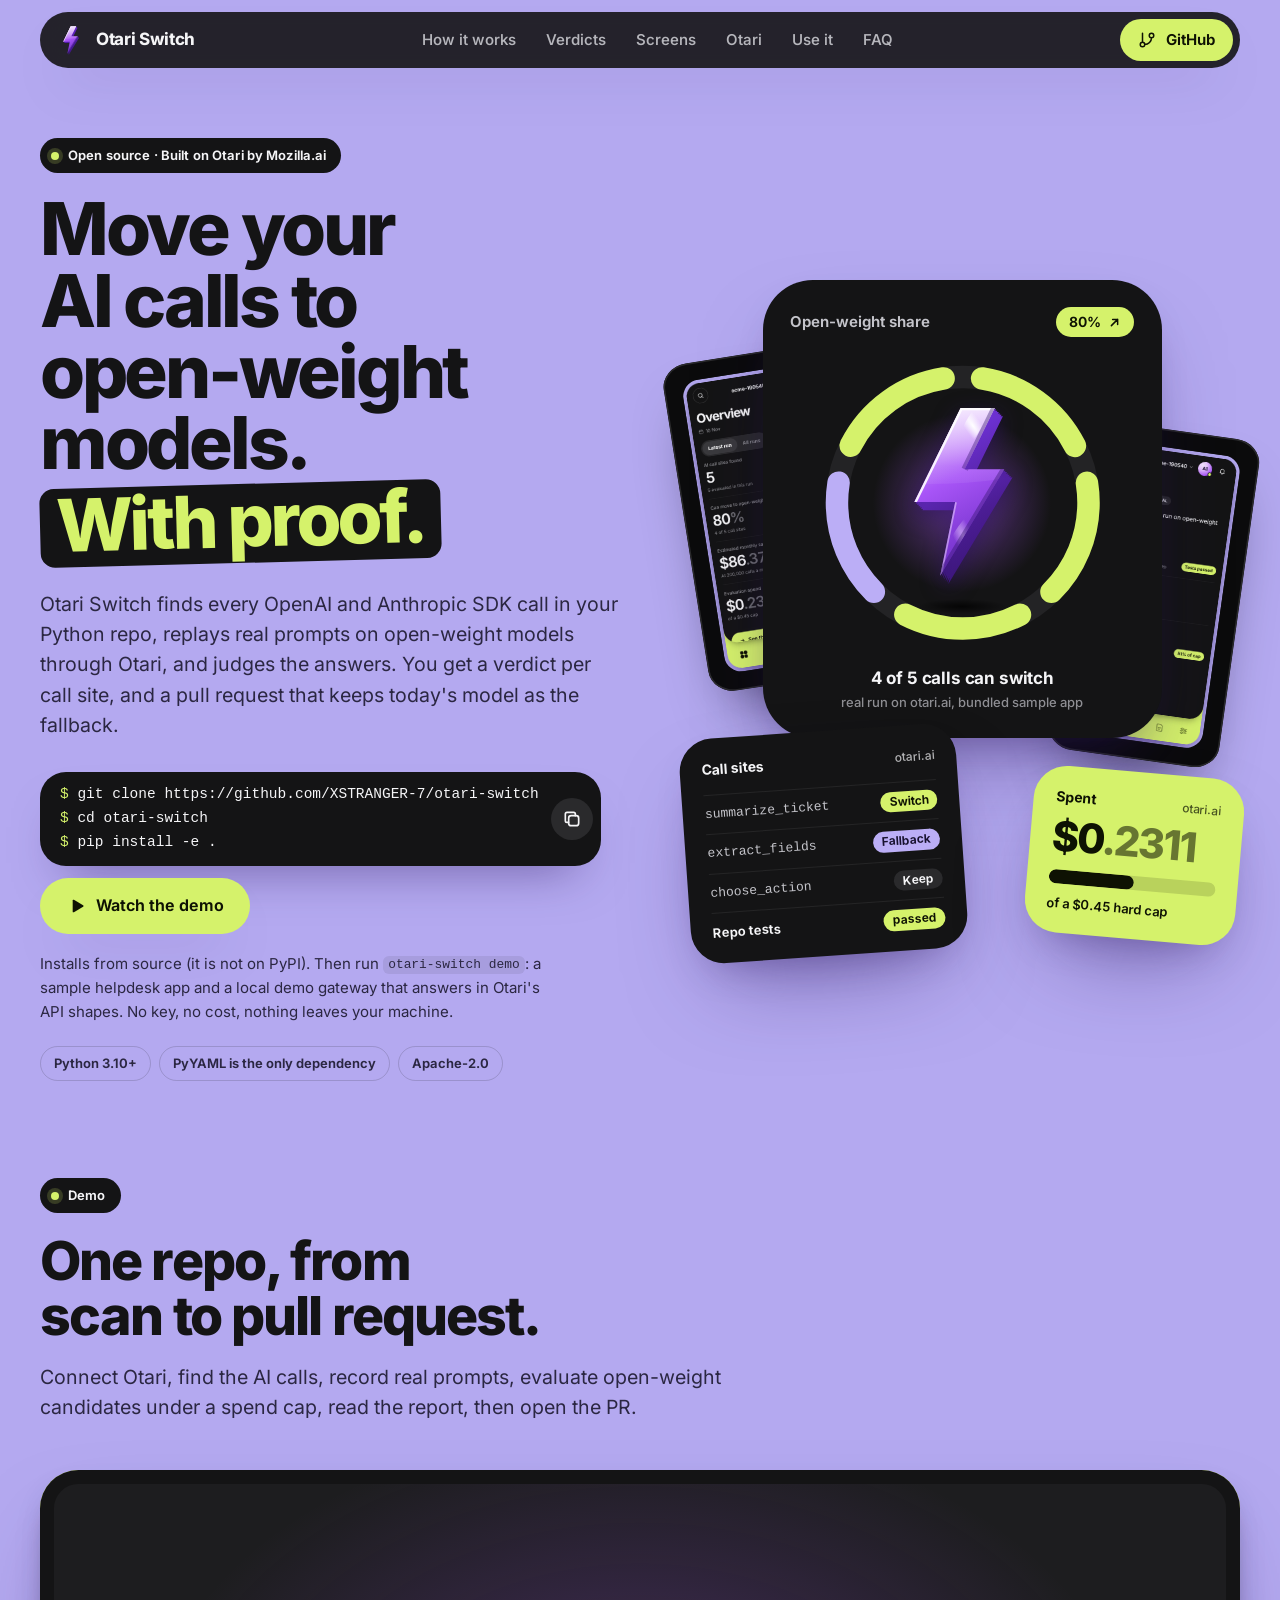
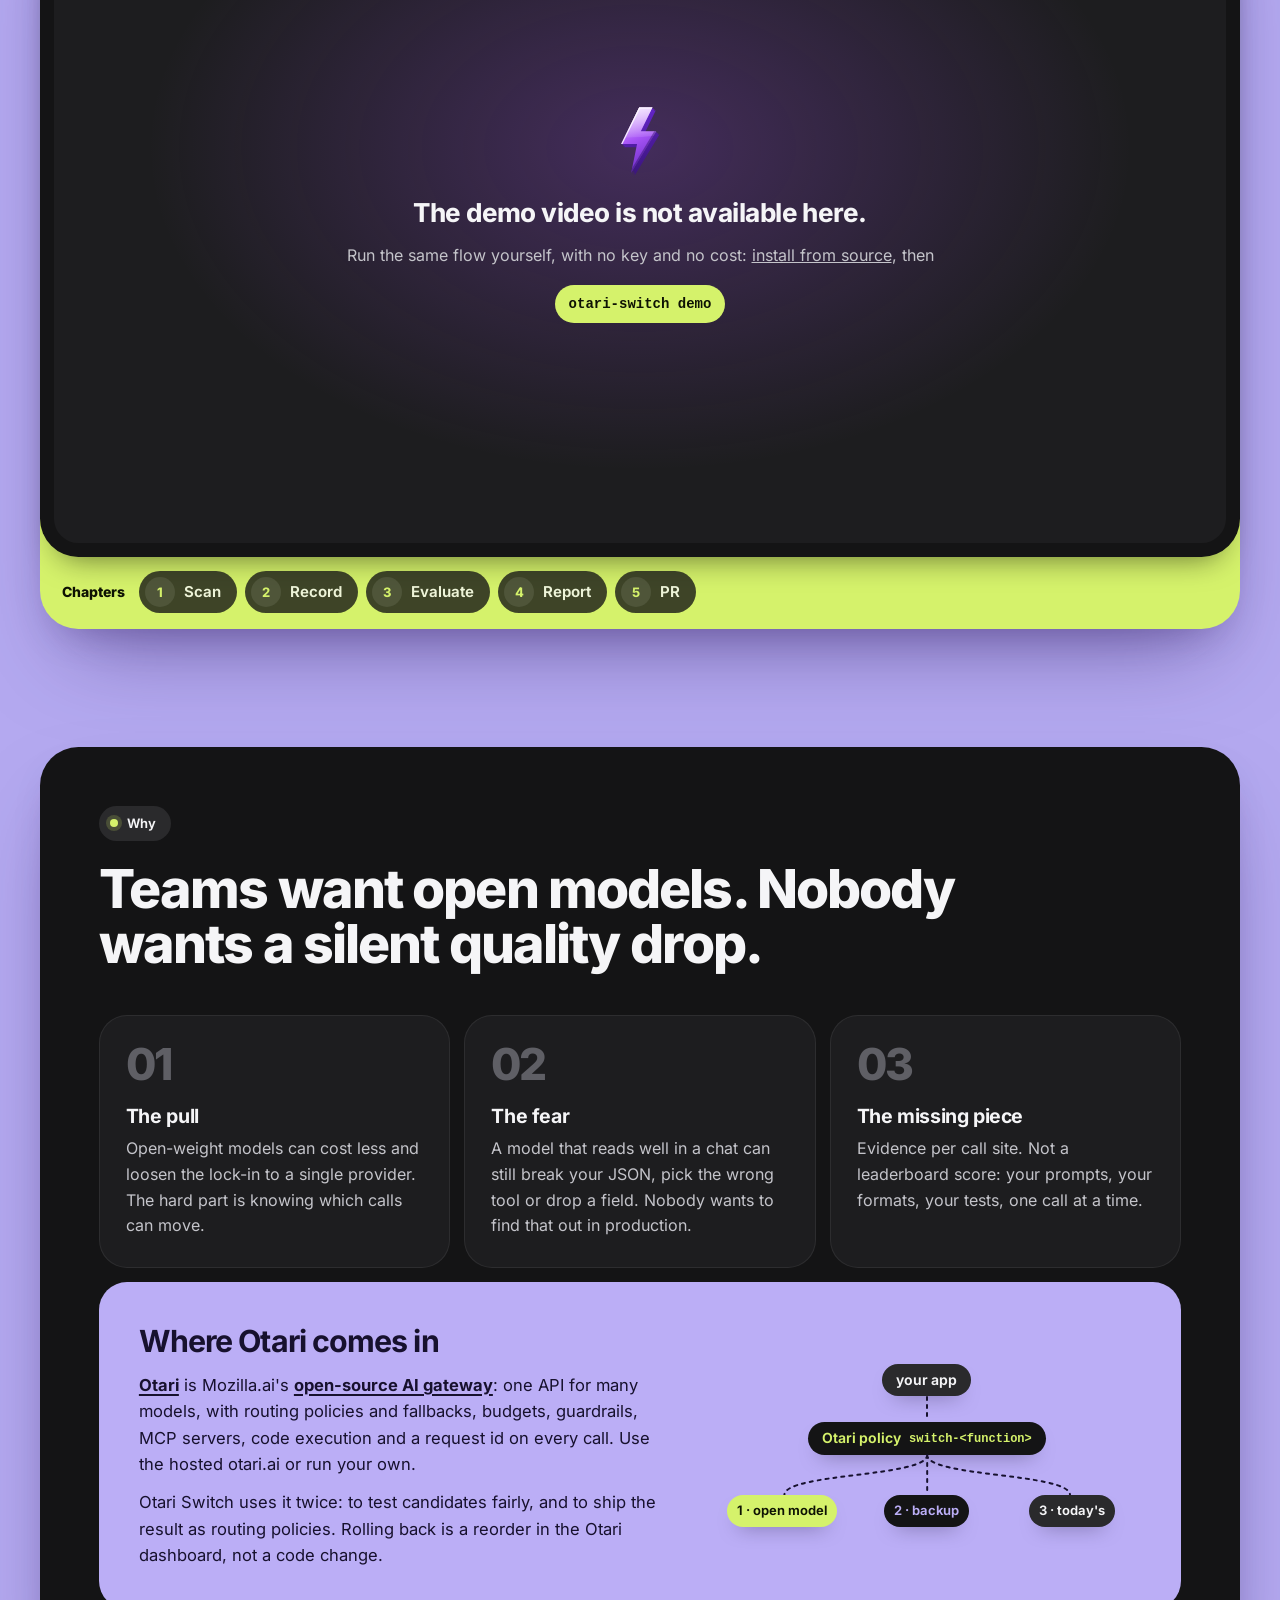
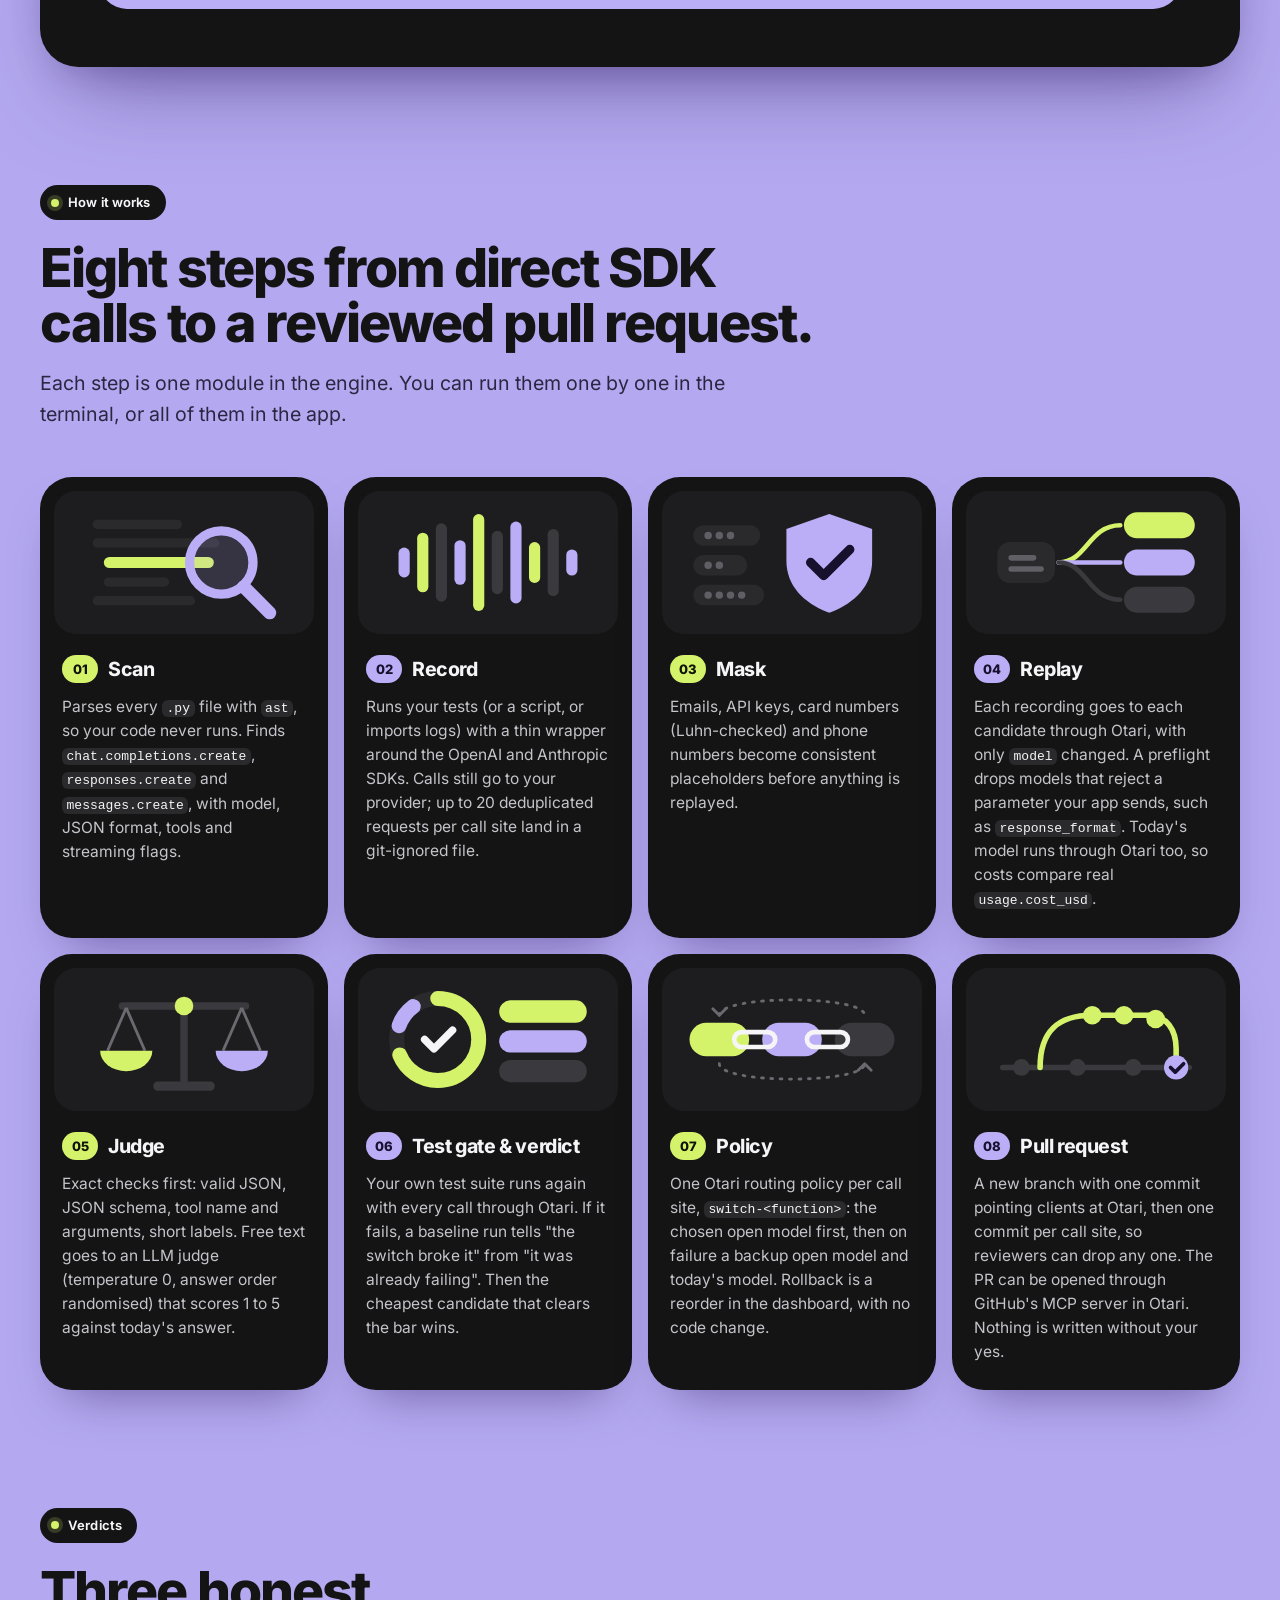
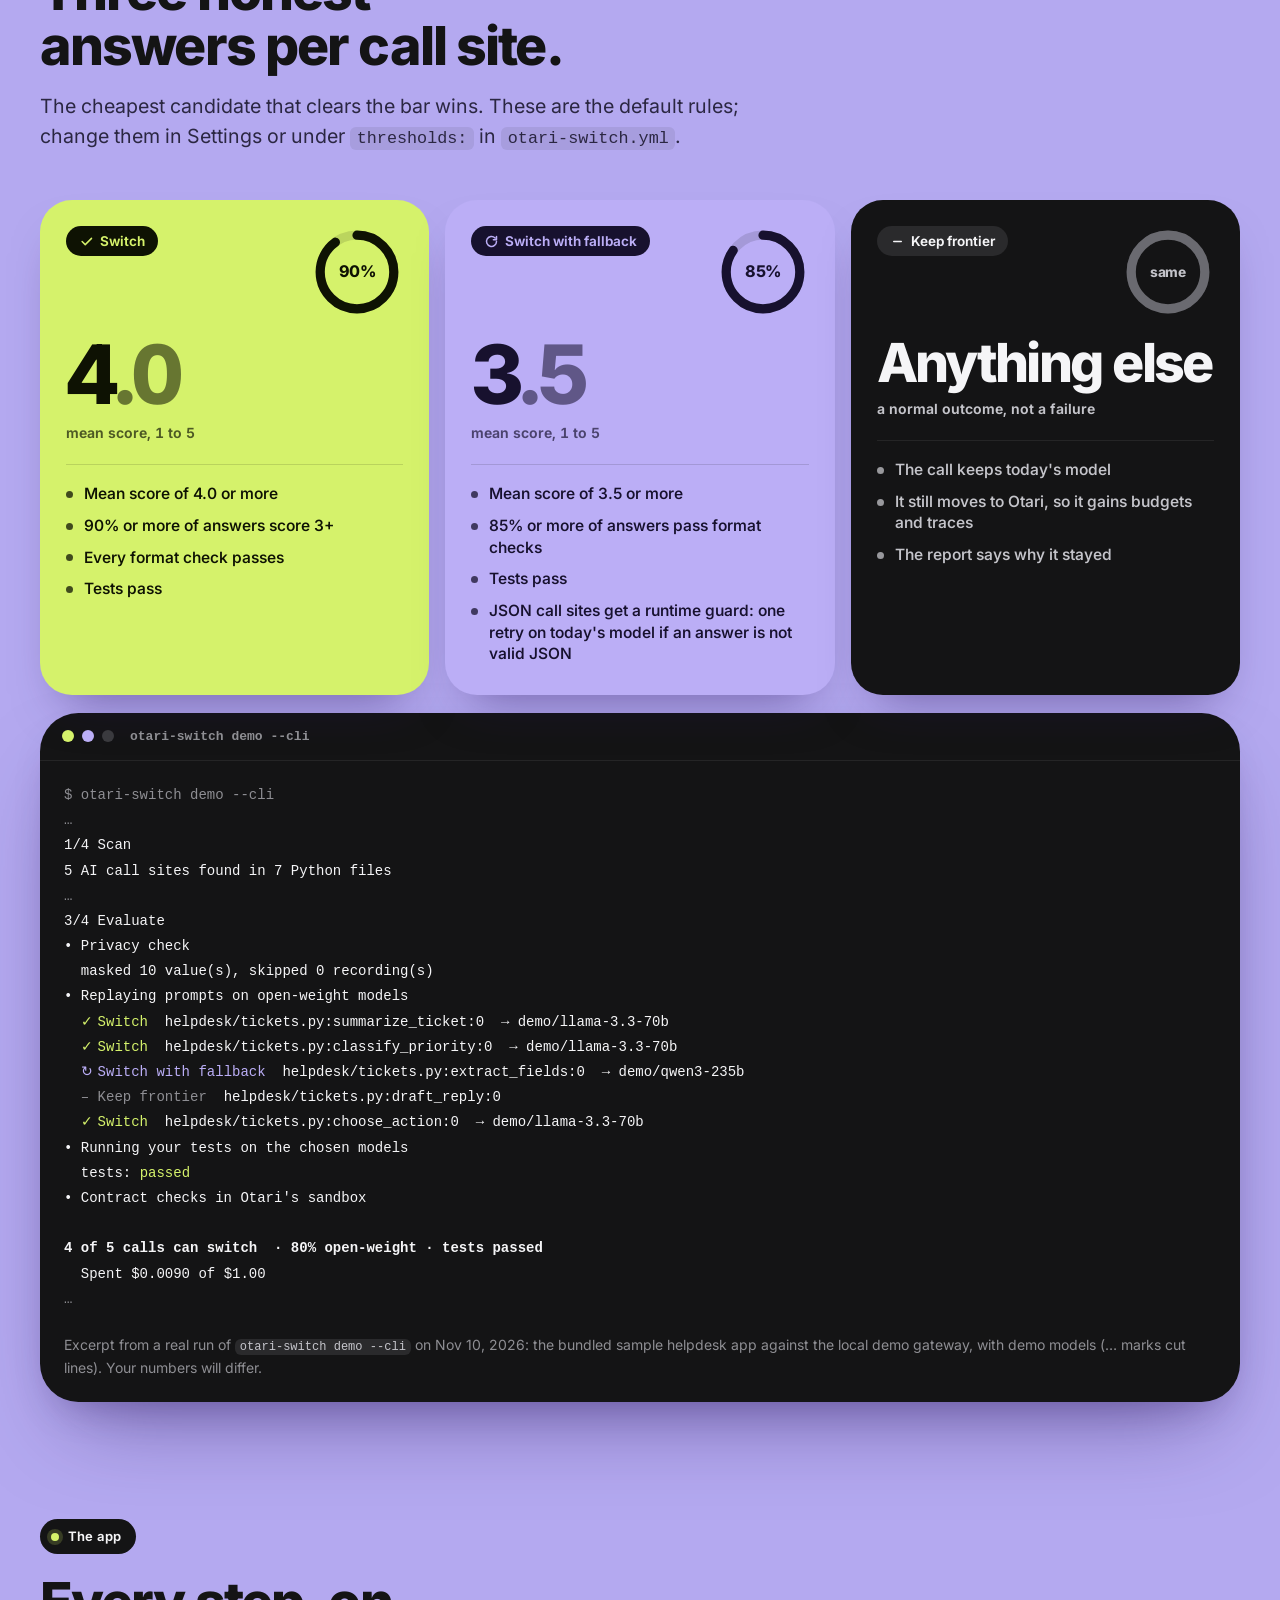
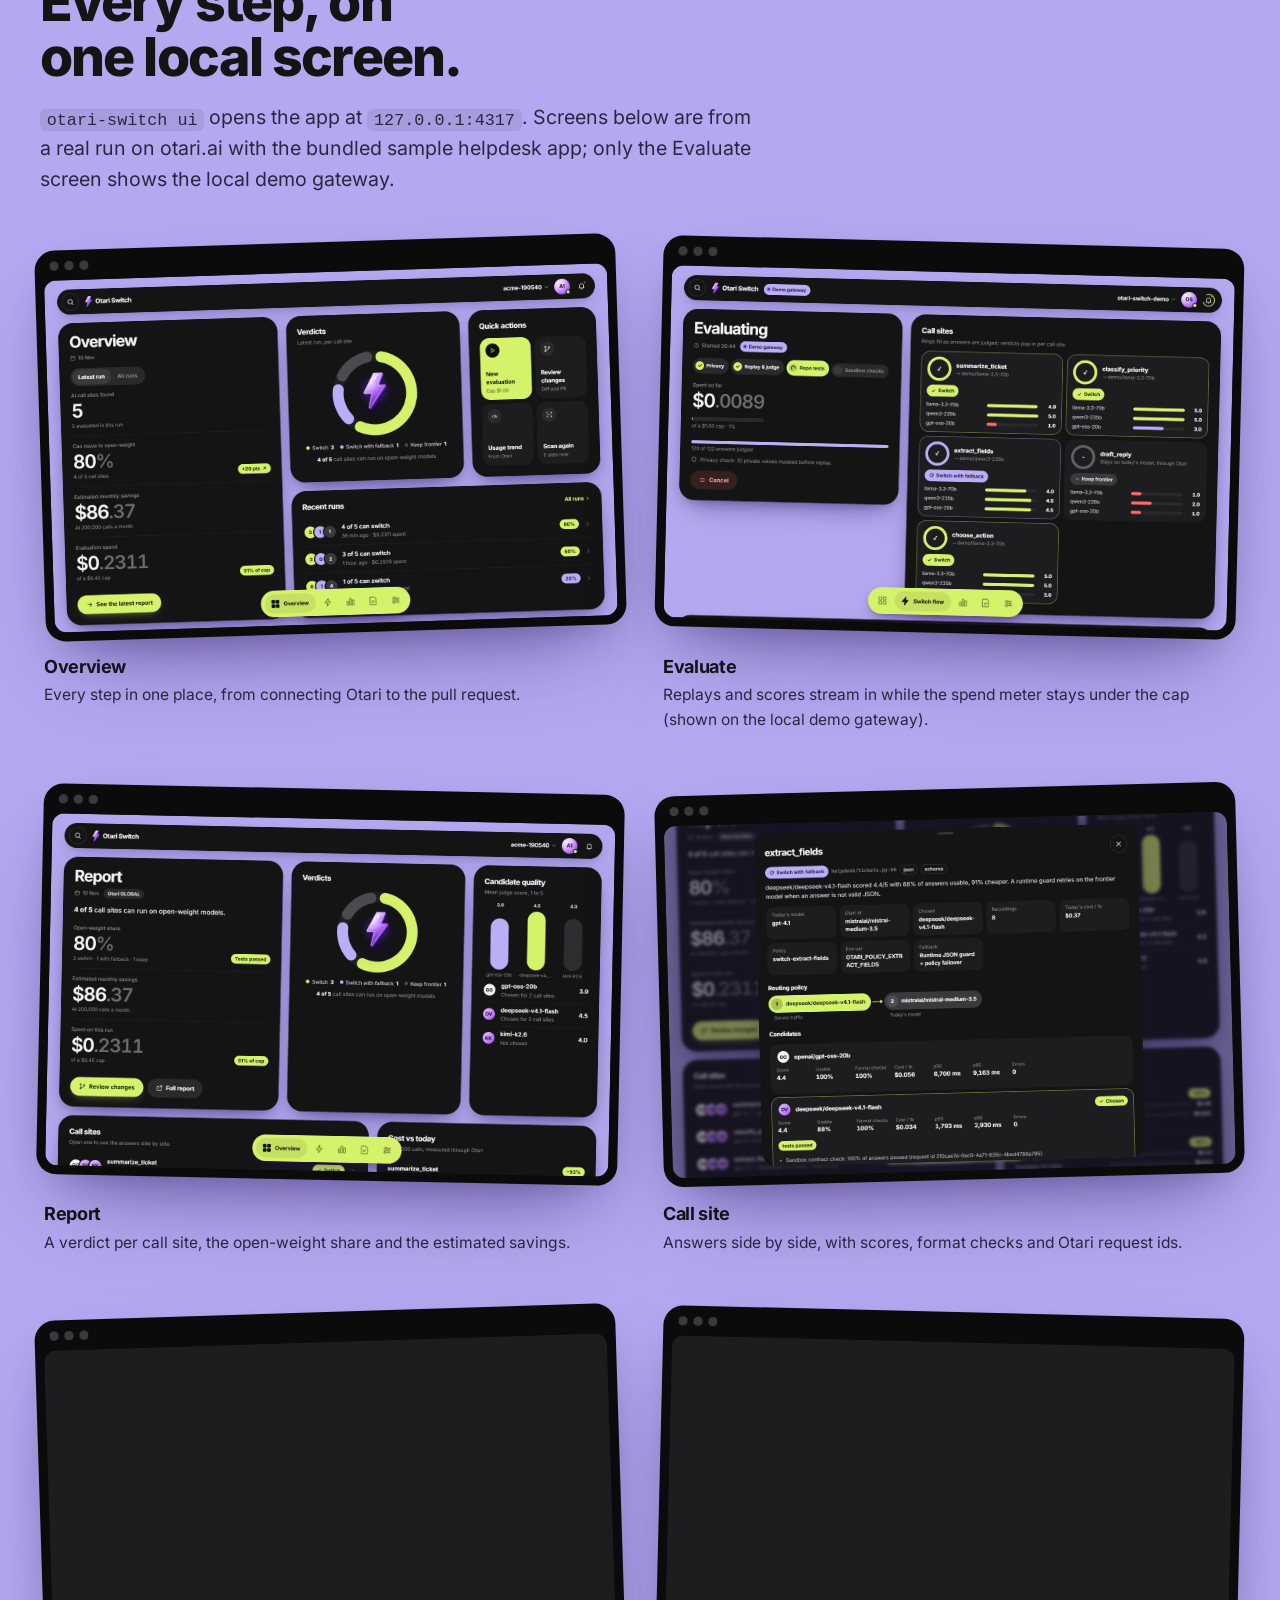
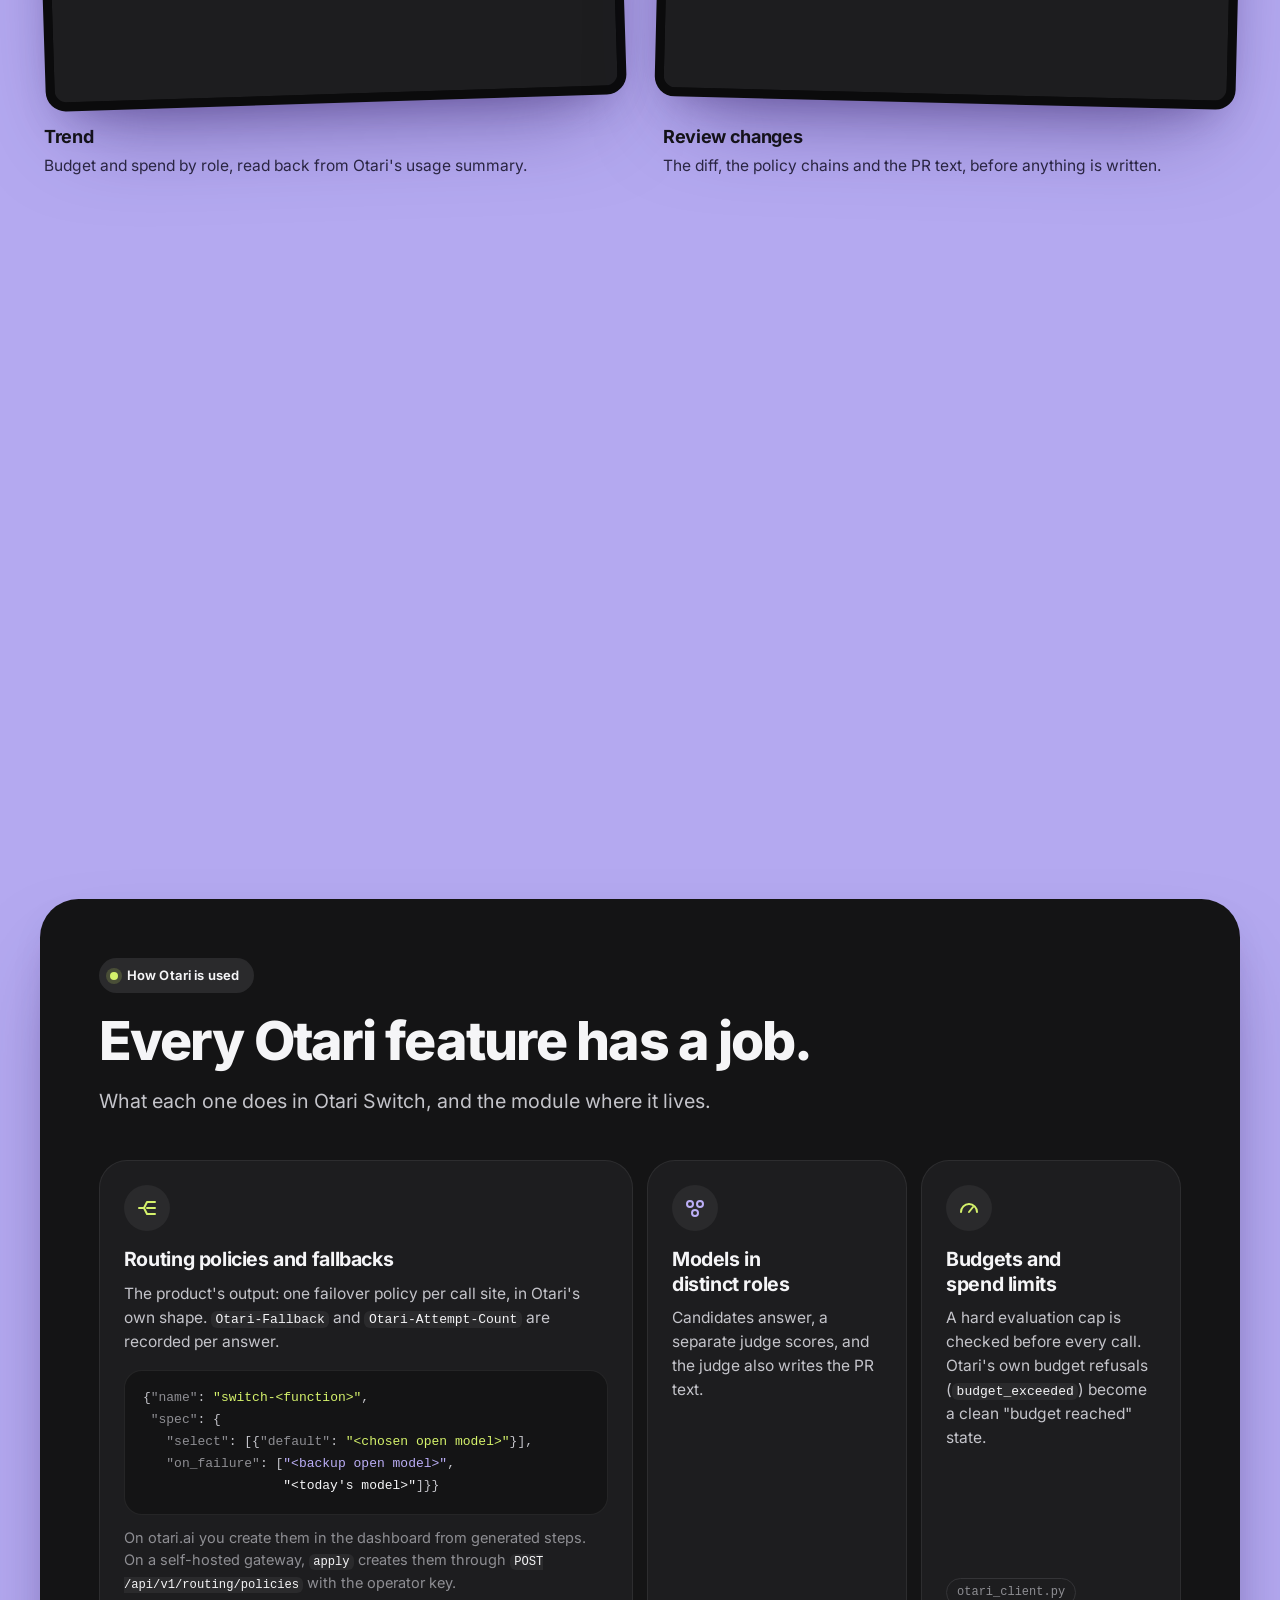
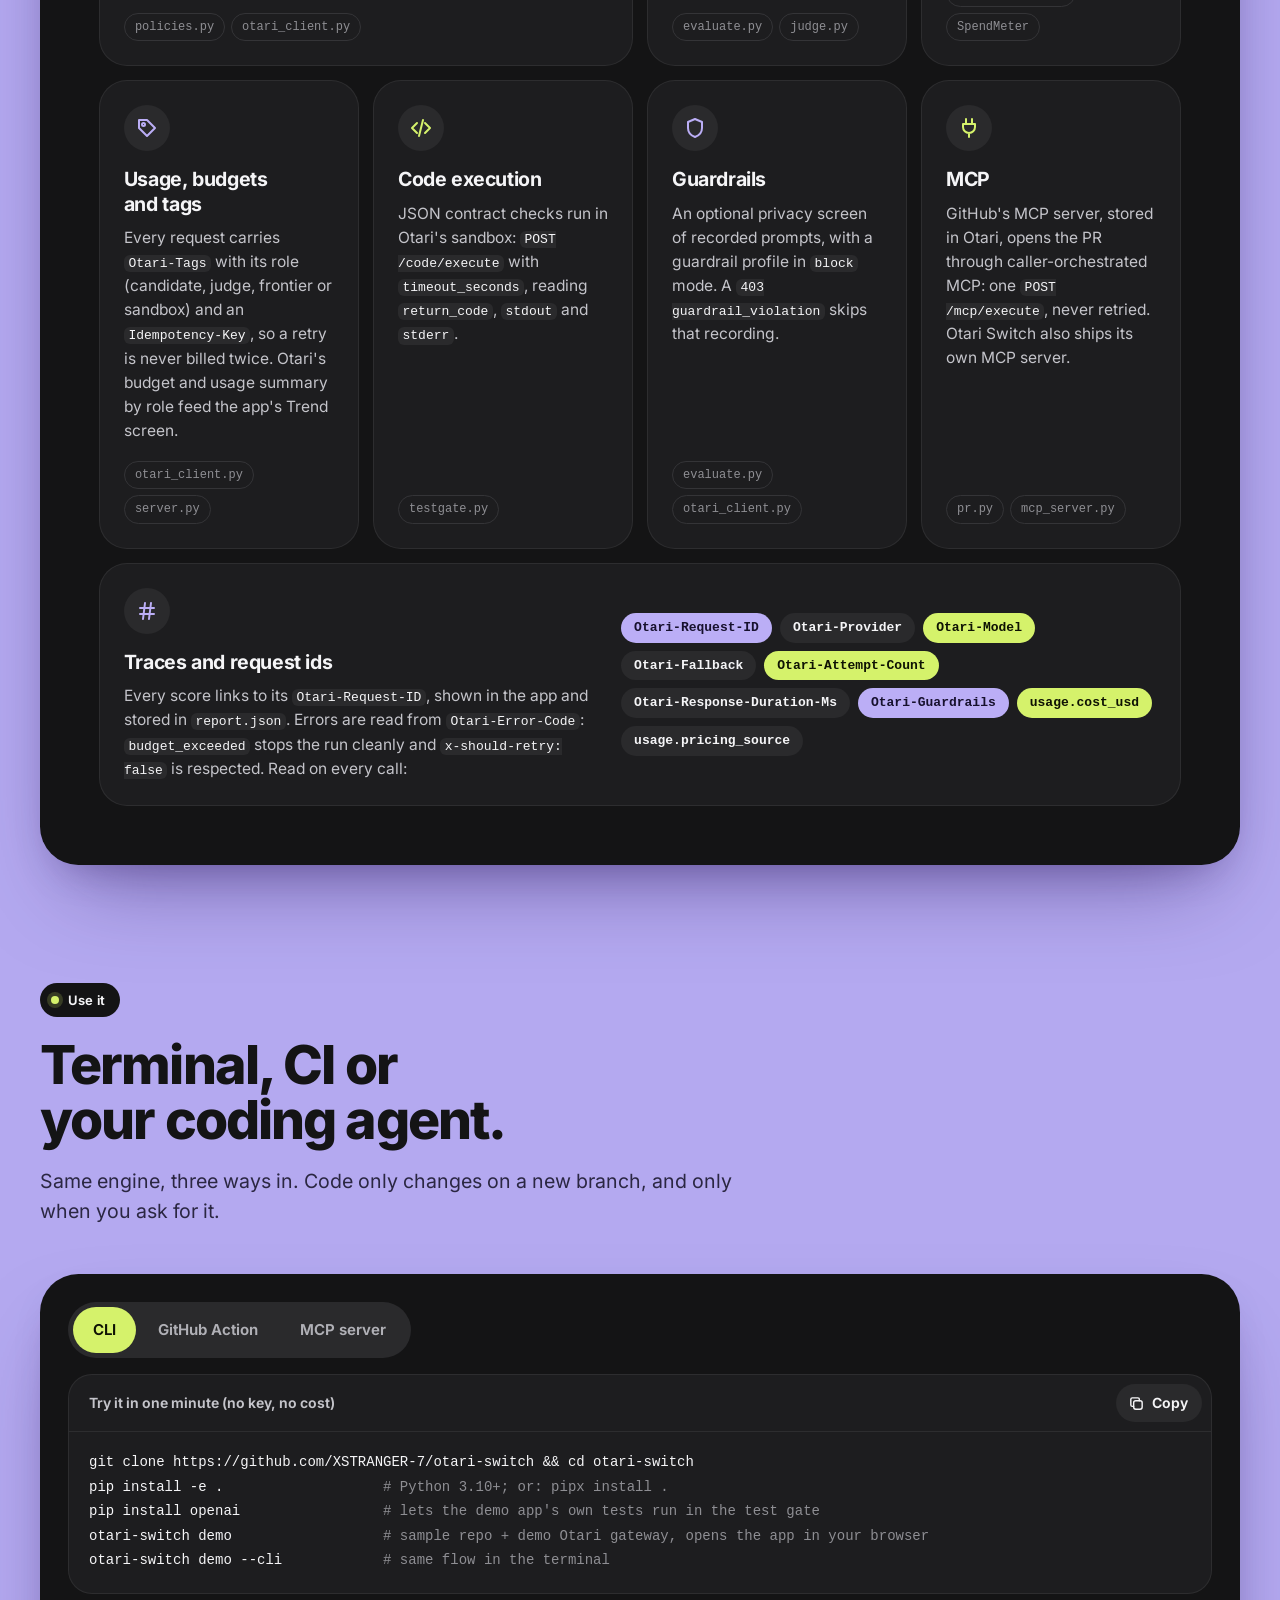
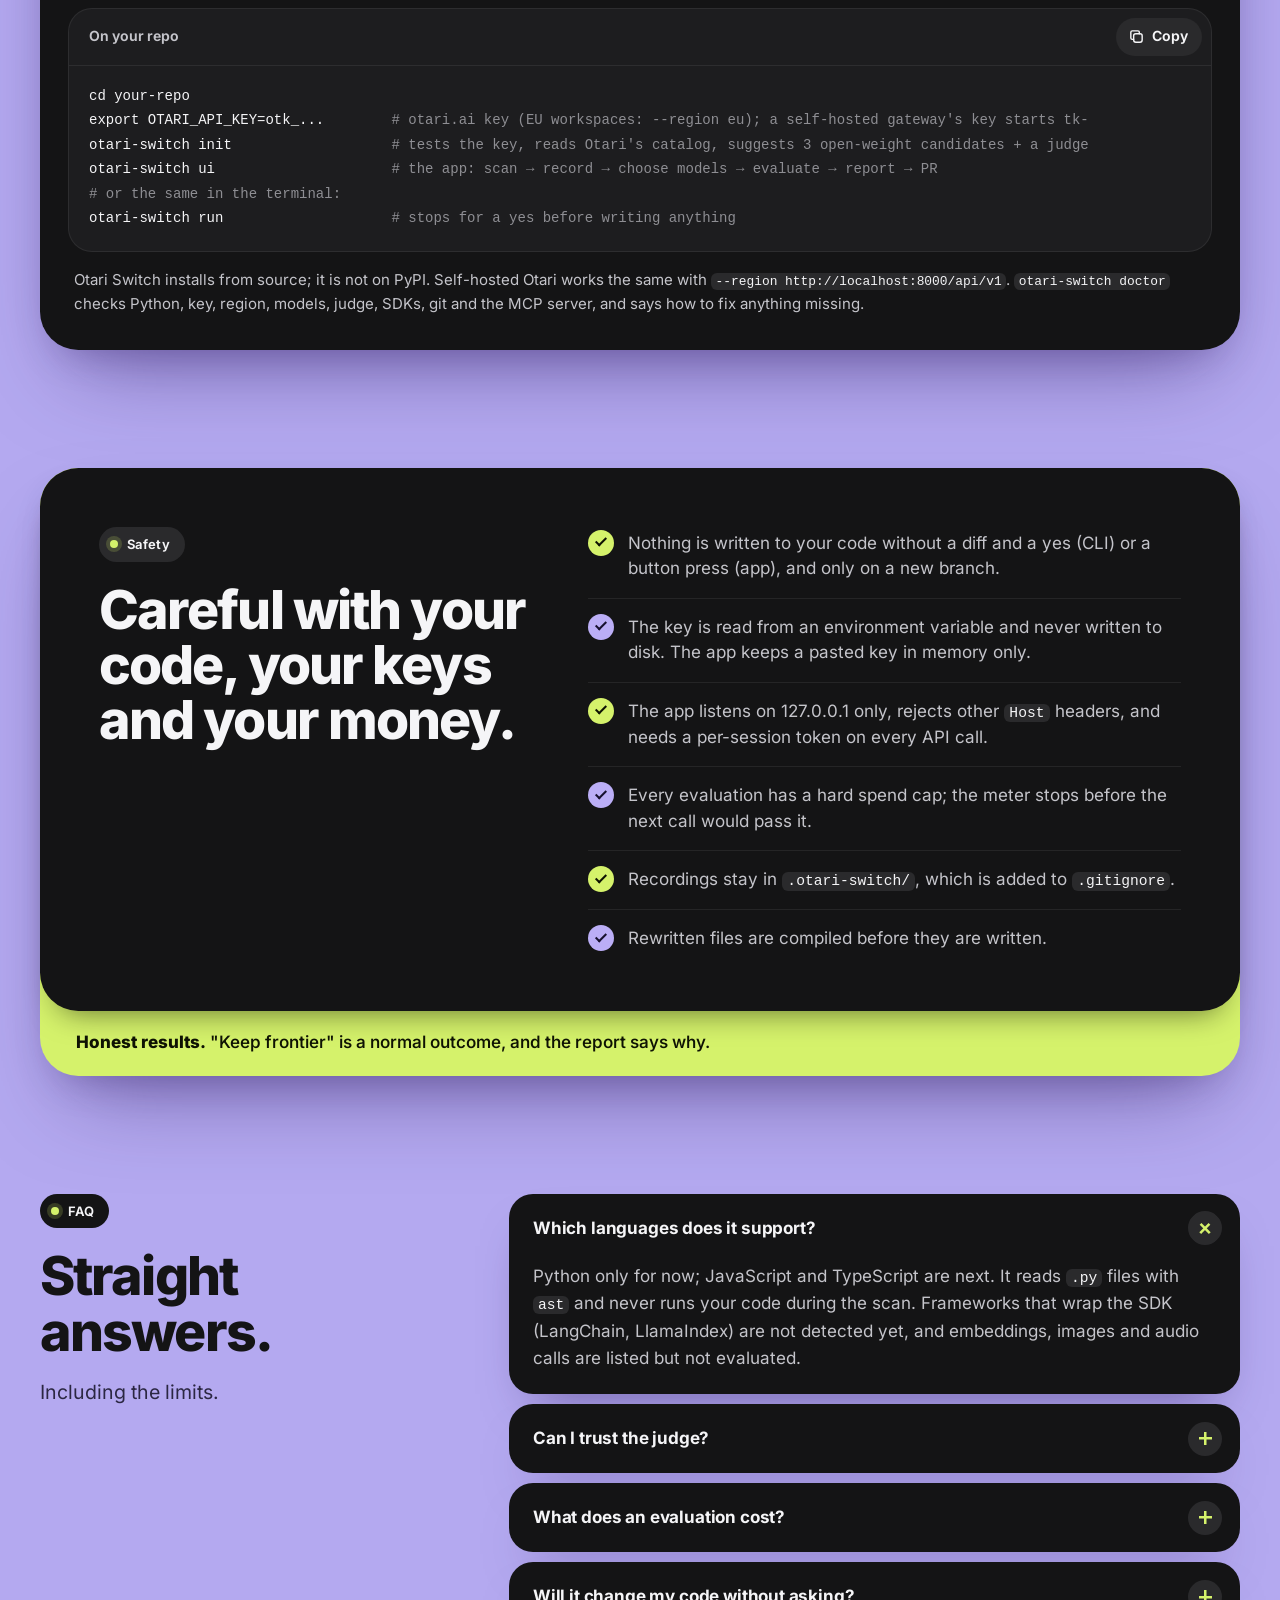
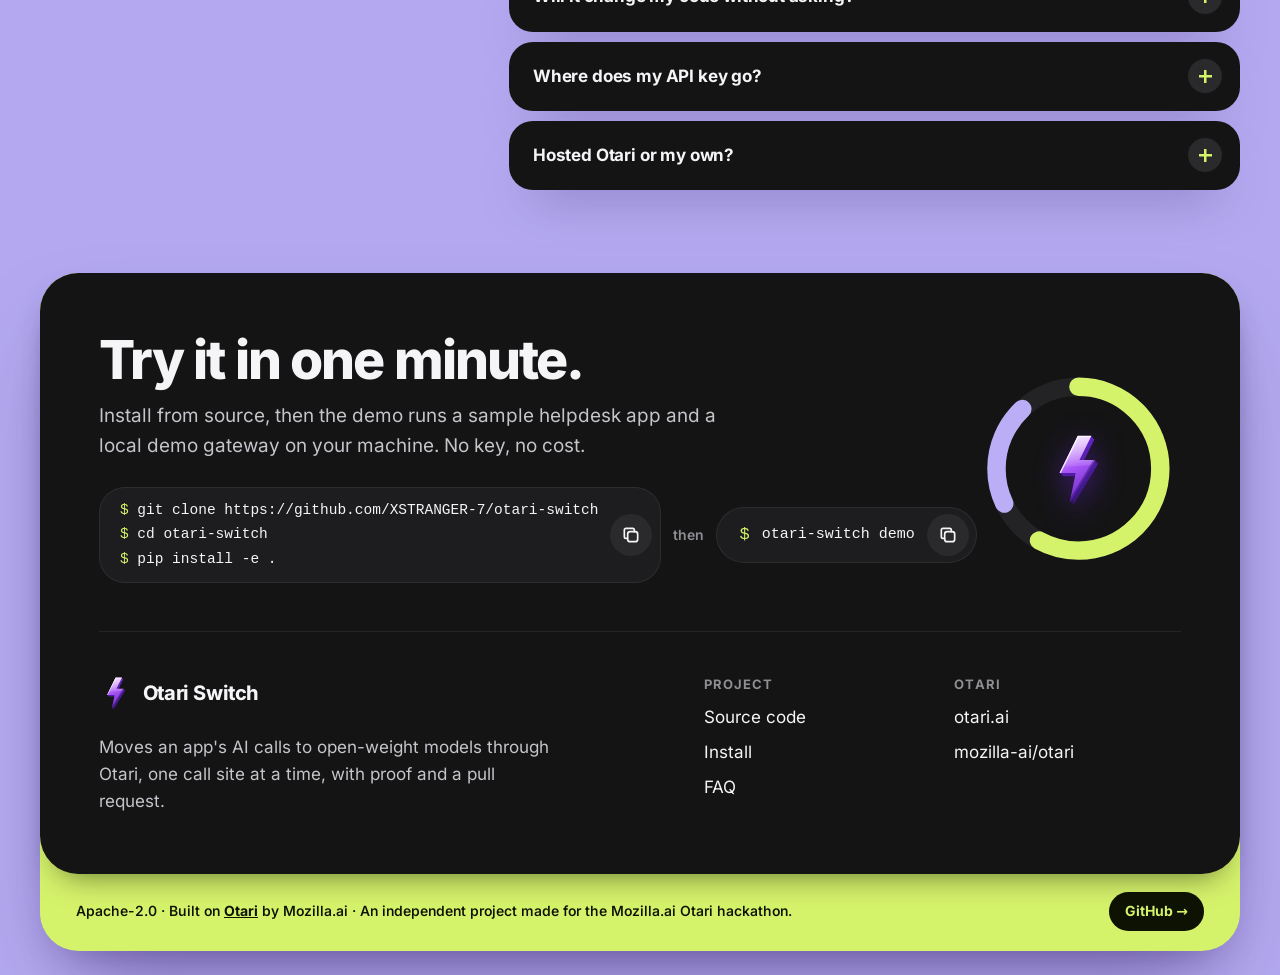
==== site/index.html @ 666e2062 "Otari Switch: move AI calls to open-weight models through Otari, with proof Scans a Python repo for " ====
<!doctype html>
<html lang="en">
<head>
<meta charset="utf-8">
<meta name="viewport" content="width=device-width, initial-scale=1, viewport-fit=cover">
<title>Otari Switch: move AI calls to open-weight models, with proof</title>
<meta name="description" content="Otari Switch scans a Python repo for OpenAI and Anthropic SDK calls, replays real prompts on open-weight models through Otari, judges the answers, and gives a verdict per call site plus a pull request with Otari routing policies.">
<meta name="theme-color" content="#B4A9F0">
<meta name="color-scheme" content="light">
<!-- TODO: once the site has its public URL, add <link rel="canonical"> and make og:image / twitter:image absolute (https://…/img/og.png). -->
<meta property="og:type" content="website">
<meta property="og:site_name" content="Otari Switch">
<meta property="og:title" content="Otari Switch: move AI calls to open-weight models, with proof">
<meta property="og:description" content="Scan, record, replay on open-weight models through Otari, judge, and get a per-call-site verdict plus a reviewed pull request.">
<meta property="og:image" content="img/og.png">
<meta property="og:image:width" content="1200">
<meta property="og:image:height" content="630">
<meta property="og:image:alt" content="Otari Switch: a purple lightning bolt inside a lime and lavender ring, with the headline Move your AI calls to open-weight models. With proof.">
<meta name="twitter:card" content="summary_large_image">
<meta name="twitter:title" content="Otari Switch: move AI calls to open-weight models, with proof">
<meta name="twitter:description" content="Per-call-site evidence, Otari routing policies with fallbacks, and a pull request you review.">
<meta name="twitter:image" content="img/og.png">
<link rel="icon" href="img/favicon.svg" type="image/svg+xml">
<link rel="apple-touch-icon" href="img/apple-touch-icon.png">
<link rel="preload" href="fonts/inter-latin.woff2" as="font" type="font/woff2" crossorigin>
<link rel="stylesheet" href="styles.css">
<script src="main.js" defer></script>
</head>
<body>
<a class="skip" href="#main">Skip to content</a>

<header class="site-head">
  <nav class="nav wrap" aria-label="Main">
    <a class="brand" href="#top" aria-label="Otari Switch, back to top">
      <img src="img/bolt.svg" alt="" width="30" height="30">
      <span>Otari Switch</span>
    </a>
    <ul class="nav-links" id="nav-links">
      <li><a href="#how">How it works</a></li>
      <li><a href="#verdicts">Verdicts</a></li>
      <li><a href="#screens" data-nav-for="screens">Screens</a></li>
      <li><a href="#otari">Otari</a></li>
      <li><a href="#use">Use it</a></li>
      <li><a href="#faq">FAQ</a></li>
    </ul>
    <div class="nav-end">
      <a class="btn btn-lime btn-sm" href="https://github.com/XSTRANGER-7/otari-switch" rel="noopener">
        <svg class="i" viewBox="0 0 24 24" aria-hidden="true"><path d="M6 3v12M18 9a3 3 0 1 0 0-6 3 3 0 0 0 0 6Zm0 0a9 9 0 0 1-9 9m-3 3a3 3 0 1 0 0-6 3 3 0 0 0 0 6Z"/></svg>
        <span>GitHub</span>
      </a>
      <button class="menu-btn" type="button" aria-expanded="false" aria-controls="nav-links" aria-label="Open menu">
        <svg viewBox="0 0 24 24" aria-hidden="true"><path d="M4 8h16M4 16h16"/></svg>
      </button>
    </div>
  </nav>
</header>

<main id="main">

<!-- 1. Hero ============================================================ -->
<section class="hero" id="top" aria-labelledby="hero-title">
  <div class="wrap hero-grid">
    <div class="hero-copy">
      <p class="eyebrow"><span class="dot" aria-hidden="true"></span>Open source · Built on Otari by Mozilla.ai</p>
      <h1 id="hero-title">Move your AI calls to <span class="nowrap">open-weight</span> models. <span class="hl">With proof.</span></h1>
      <p class="lead">Otari Switch finds every OpenAI and Anthropic SDK call in your Python repo, replays real prompts on open-weight models through Otari, and judges the answers. You get a verdict per call site, and a pull request that keeps today's model as the fallback.</p>
      <div class="cta-row">
        <div class="install" data-copy-wrap data-copy-text="git clone https://github.com/XSTRANGER-7/otari-switch &amp;&amp; cd otari-switch &amp;&amp; pip install -e .">
          <code class="install-lines" data-copy-src><span class="ln">git clone https://github.com/<wbr><span class="nowrap">XSTRANGER-7/otari-switch</span></span><span class="ln">cd otari-switch</span><span class="ln">pip install -e .</span></code>
          <button class="copy-btn" type="button" data-copy aria-label="Copy the install commands">
            <svg class="i" viewBox="0 0 24 24" aria-hidden="true"><rect x="8" y="8" width="12" height="12" rx="3"/><path d="M16 8V6a2 2 0 0 0-2-2H6a2 2 0 0 0-2 2v8a2 2 0 0 0 2 2h2"/></svg>
            <svg class="i i-ok" viewBox="0 0 24 24" aria-hidden="true"><path d="m5 12 5 5L20 7"/></svg>
          </button>
        </div>
        <a class="btn btn-lime" href="#demo">
          <svg class="i" viewBox="0 0 24 24" aria-hidden="true"><path class="fill" d="M8 5.5v13a1 1 0 0 0 1.5.86l11-6.5a1 1 0 0 0 0-1.72l-11-6.5A1 1 0 0 0 8 5.5Z"/></svg>
          Watch the demo
        </a>
      </div>
      <p class="hero-note">Installs from source (it is not on PyPI). Then run <code>otari-switch demo</code>: a sample helpdesk app and a local demo gateway that answers in Otari's API shapes. No key, no cost, nothing leaves your machine.</p>
      <ul class="facts" aria-label="Facts">
        <li>Python 3.10+</li>
        <li>PyYAML is the only dependency</li>
        <li>Apache-2.0</li>
      </ul>
    </div>

    <div class="stage" role="group" aria-label="Illustration: results of a real otari.ai run on the bundled sample helpdesk app">
      <!-- Real phone screenshots; main.js removes a frame if its image is missing. -->
      <figure class="shot phone stage-phone stage-phone-a" data-shot>
        <img src="img/screens/overview-phone.png" alt="Otari Switch app overview on a phone" width="390" height="844" decoding="async">
      </figure>
      <figure class="shot phone stage-phone stage-phone-b" data-shot>
        <img src="img/screens/report-phone.png" alt="Otari Switch report on a phone" width="390" height="844" decoding="async">
      </figure>

      <div class="stage-core">
        <div class="core-top">
          <span class="core-label">Open-weight share</span>
          <span class="chip chip-lime">80%
            <svg class="i" viewBox="0 0 24 24" aria-hidden="true"><path d="M7 17 17 7M9 7h8v8"/></svg>
          </span>
        </div>
        <div class="ring-wrap">
          <svg class="ring" viewBox="0 0 400 400" aria-hidden="true">
            <circle cx="200" cy="200" r="168" class="ring-track"/>
            <g transform="rotate(-90 200 200)">
              <circle cx="200" cy="200" r="168" class="seg seg-lime" stroke-dashoffset="-26"/>
              <circle cx="200" cy="200" r="168" class="seg seg-lime" stroke-dashoffset="-237.1"/>
              <circle cx="200" cy="200" r="168" class="seg seg-lime" stroke-dashoffset="-448.2"/>
              <circle cx="200" cy="200" r="168" class="seg seg-lav" stroke-dashoffset="-659.3"/>
              <circle cx="200" cy="200" r="168" class="seg seg-lime" stroke-dashoffset="-870.5"/>
            </g>
          </svg>
          <div class="bolt-glow" aria-hidden="true"></div>
          <svg class="bolt" viewBox="20 -6 180 284" aria-hidden="true">
            <defs>
              <linearGradient id="hb-face" x1="40" y1="8" x2="172" y2="254" gradientUnits="userSpaceOnUse">
                <stop offset="0" stop-color="#E9C6FF"/>
                <stop offset=".42" stop-color="#A855F7"/>
                <stop offset="1" stop-color="#5B21B6"/>
              </linearGradient>
              <linearGradient id="hb-depth" x1="40" y1="8" x2="184" y2="266" gradientUnits="userSpaceOnUse">
                <stop offset="0" stop-color="#7C3AED"/>
                <stop offset=".55" stop-color="#4C1D95"/>
                <stop offset="1" stop-color="#2E1065"/>
              </linearGradient>
              <linearGradient id="hb-gloss" x1="0" y1="8" x2="0" y2="150" gradientUnits="userSpaceOnUse">
                <stop offset="0" stop-color="#fff" stop-opacity=".75"/>
                <stop offset=".6" stop-color="#fff" stop-opacity=".12"/>
                <stop offset="1" stop-color="#fff" stop-opacity="0"/>
              </linearGradient>
              <radialGradient id="hb-spec" cx="0" cy="0" r="1" gradientUnits="userSpaceOnUse" gradientTransform="translate(126 34) rotate(-62) scale(40 12)">
                <stop offset="0" stop-color="#fff"/>
                <stop offset="1" stop-color="#fff" stop-opacity="0"/>
              </radialGradient>
              <radialGradient id="hb-low" cx="0" cy="0" r="1" gradientUnits="userSpaceOnUse" gradientTransform="translate(112 196) rotate(-58) scale(46 14)">
                <stop offset="0" stop-color="#F3E1FF" stop-opacity=".55"/>
                <stop offset="1" stop-color="#F3E1FF" stop-opacity="0"/>
              </radialGradient>
              <path id="hb-p" d="M108 8H158L114 98H172L78 254L100 146H40Z"/>
              <clipPath id="hb-clip"><use href="#hb-p"/></clipPath>
            </defs>
            <g fill="url(#hb-depth)">
              <use href="#hb-p" transform="translate(2 2)"/><use href="#hb-p" transform="translate(4 4)"/>
              <use href="#hb-p" transform="translate(6 6)"/><use href="#hb-p" transform="translate(8 8)"/>
              <use href="#hb-p" transform="translate(10 10)"/><use href="#hb-p" transform="translate(12 12)"/>
            </g>
            <use href="#hb-p" fill="url(#hb-face)"/>
            <g clip-path="url(#hb-clip)">
              <path d="M0 0H260V92Q150 126 0 118Z" fill="url(#hb-gloss)"/>
              <ellipse cx="126" cy="34" rx="40" ry="12" transform="rotate(-62 126 34)" fill="url(#hb-spec)"/>
              <ellipse cx="112" cy="196" rx="46" ry="14" transform="rotate(-58 112 196)" fill="url(#hb-low)"/>
              <path d="M40 146L108 8H158" fill="none" stroke="#fff" stroke-width="7" stroke-linejoin="round" stroke-opacity=".9"/>
              <path d="M100 146L78 254" fill="none" stroke="#F3E1FF" stroke-width="5" stroke-opacity=".5"/>
              <path d="M172 98L78 254M158 8L114 98" fill="none" stroke="#2E1065" stroke-width="10" stroke-opacity=".38"/>
            </g>
          </svg>
          <div class="bolt-shadow" aria-hidden="true"></div>
        </div>
        <p class="core-cap">4 of 5 calls can switch<br><span>real run on otari.ai, bundled sample app</span></p>
      </div>

      <div class="widget widget-verdicts">
        <p class="w-head">Call sites <span>otari.ai</span></p>
        <ul>
          <li><code>summarize_ticket</code><span class="chip chip-lime chip-xs">Switch</span></li>
          <li><code>extract_fields</code><span class="chip chip-lav chip-xs">Fallback</span></li>
          <li><code>choose_action</code><span class="chip chip-dark chip-xs">Keep</span></li>
          <li class="w-tests"><span>Repo tests</span><span class="chip chip-lime chip-xs">passed</span></li>
        </ul>
      </div>

      <div class="widget widget-spend">
        <p class="w-head">Spent <span>otari.ai</span></p>
        <p class="big-num">$0<span class="dec">.2311</span></p>
        <div class="meter" aria-hidden="true"><span style="width:51%"></span></div>
        <p class="w-foot">of a $0.45 hard cap</p>
      </div>
    </div>
  </div>
</section>

<!-- 2. Demo video ======================================================= -->
<section class="section demo" id="demo" aria-labelledby="demo-title">
  <div class="wrap">
    <div class="sec-head">
      <p class="eyebrow"><span class="dot" aria-hidden="true"></span>Demo</p>
      <h2 id="demo-title">One repo, from scan to pull request.</h2>
      <p class="lead">Connect Otari, find the AI calls, record real prompts, evaluate open-weight candidates under a spend cap, read the report, then open the PR.</p>
    </div>

    <div class="dock">
      <div class="video-frame" data-video-frame>
        <video controls playsinline preload="metadata" poster="media/demo-poster.jpg" src="media/demo.mp4">
          Your browser cannot play this video. <a href="media/demo.mp4">Download the demo (MP4)</a>.
        </video>
        <div class="video-fallback">
          <img src="img/bolt.svg" alt="" width="64" height="64">
          <p class="vf-title">The demo video is not available here.</p>
          <p class="vf-text">Run the same flow yourself, with no key and no cost: <a href="#use">install from source</a>, then</p>
          <code>otari-switch demo</code>
        </div>
      </div>
      <div class="chapters" role="group" aria-label="Video chapters">
        <span class="chapters-label">Chapters</span>
        <button type="button" class="chapter" data-t="19"><span class="n">1</span>Scan</button>
        <button type="button" class="chapter" data-t="23"><span class="n">2</span>Record</button>
        <button type="button" class="chapter" data-t="30"><span class="n">3</span>Evaluate</button>
        <button type="button" class="chapter" data-t="61"><span class="n">4</span>Report</button>
        <button type="button" class="chapter" data-t="84"><span class="n">5</span>PR</button>
      </div>
    </div>
  </div>
</section>

<!-- 3. Why ============================================================== -->
<section class="section why" id="why" aria-labelledby="why-title">
  <div class="wrap">
    <div class="panel why-panel">
      <div class="why-head">
        <p class="eyebrow eyebrow-dark"><span class="dot" aria-hidden="true"></span>Why</p>
        <h2 id="why-title">Teams want open models. Nobody wants a silent quality drop.</h2>
      </div>
      <div class="why-grid">
        <article class="why-card">
          <span class="why-n" aria-hidden="true">01</span>
          <h3>The pull</h3>
          <p>Open-weight models can cost less and loosen the lock-in to a single provider. The hard part is knowing which calls can move.</p>
        </article>
        <article class="why-card">
          <span class="why-n" aria-hidden="true">02</span>
          <h3>The fear</h3>
          <p>A model that reads well in a chat can still break your JSON, pick the wrong tool or drop a field. Nobody wants to find that out in production.</p>
        </article>
        <article class="why-card">
          <span class="why-n" aria-hidden="true">03</span>
          <h3>The missing piece</h3>
          <p>Evidence per call site. Not a leaderboard score: your prompts, your formats, your tests, one call at a time.</p>
        </article>
      </div>
      <div class="otari-note">
        <div class="otari-note-text">
          <h3>Where Otari comes in</h3>
          <p><a href="https://otari.ai" rel="noopener">Otari</a> is Mozilla.ai's <a href="https://github.com/mozilla-ai/otari" rel="noopener">open-source AI gateway</a>: one API for many models, with routing policies and fallbacks, budgets, guardrails, MCP servers, code execution and a request id on every call. Use the hosted otari.ai or run your own.</p>
          <p>Otari Switch uses it twice: to test candidates fairly, and to ship the result as routing policies. Rolling back is a reorder in the Otari dashboard, not a code change.</p>
        </div>
        <div class="otari-note-viz" aria-hidden="true">
          <span class="pill pill-dark">your app</span>
          <svg class="vz-line" viewBox="0 0 10 26"><path d="M5 1v24"/></svg>
          <span class="pill pill-ink">Otari policy <code>switch-&lt;function&gt;</code></span>
          <svg class="vz-fan" viewBox="0 0 300 40" preserveAspectRatio="none"><path d="M150 0C150 22 50 18 50 40M150 0V40M150 0C150 22 250 18 250 40"/></svg>
          <div class="vz-row">
            <span class="pill pill-lime">1 · open model</span>
            <span class="pill pill-lav">2 · backup</span>
            <span class="pill pill-dark">3 · today's</span>
          </div>
        </div>
      </div>
    </div>
  </div>
</section>

<!-- 4. How it works ===================================================== -->
<section class="section how" id="how" aria-labelledby="how-title">
  <div class="wrap">
    <div class="sec-head">
      <p class="eyebrow"><span class="dot" aria-hidden="true"></span>How it works</p>
      <h2 id="how-title">Eight steps from direct SDK calls to a reviewed pull request.</h2>
      <p class="lead">Each step is one module in the engine. You can run them one by one in the terminal, or all of them in the app.</p>
    </div>

    <ol class="steps">
      <li class="step">
        <svg class="step-art" viewBox="0 0 240 132" aria-hidden="true">
          <rect x="22" y="20" width="96" height="10" rx="5" class="g2"/>
          <rect x="22" y="40" width="136" height="10" rx="5" class="g2"/>
          <rect x="34" y="60" width="118" height="12" rx="6" class="lime"/>
          <rect x="34" y="82" width="70" height="10" rx="5" class="g2"/>
          <rect x="22" y="102" width="110" height="10" rx="5" class="g2"/>
          <circle cx="160" cy="66" r="34" class="lav-s" fill="none" stroke-width="10"/>
          <circle cx="160" cy="66" r="29" class="lens"/>
          <path d="M184 92 212 120" class="lav-s" stroke-width="14" stroke-linecap="round"/>
        </svg>
        <p class="step-n"><span>01</span>Scan</p>
        <p>Parses every <code>.py</code> file with <code>ast</code>, so your code never runs. Finds <code>chat.completions.create</code>, <code>responses.create</code> and <code>messages.create</code>, with model, JSON format, tools and streaming flags.</p>
      </li>
      <li class="step">
        <svg class="step-art" viewBox="0 0 240 132" aria-hidden="true">
          <g stroke-linecap="round" stroke-width="12">
            <path d="M30 56v20" class="lav-s"/><path d="M50 40v52" class="lime-s"/><path d="M70 30v72" class="g3-s"/>
            <path d="M90 48v36" class="lav-s"/><path d="M110 20v92" class="lime-s"/><path d="M130 38v56" class="g3-s"/>
            <path d="M150 28v76" class="lav-s"/><path d="M170 50v32" class="lime-s"/><path d="M190 36v60" class="g3-s"/>
            <path d="M210 58v16" class="lav-s"/>
          </g>
        </svg>
        <p class="step-n"><span>02</span>Record</p>
        <p>Runs your tests (or a script, or imports logs) with a thin wrapper around the OpenAI and Anthropic SDKs. Calls still go to your provider; up to 20 deduplicated requests per call site land in a git-ignored file.</p>
      </li>
      <li class="step">
        <svg class="step-art" viewBox="0 0 240 132" aria-hidden="true">
          <rect x="14" y="26" width="72" height="22" rx="11" class="g2"/>
          <rect x="14" y="58" width="58" height="22" rx="11" class="g2"/>
          <rect x="14" y="90" width="76" height="22" rx="11" class="g2"/>
          <circle cx="30" cy="37" r="4" class="dimfill"/><circle cx="42" cy="37" r="4" class="dimfill"/><circle cx="54" cy="37" r="4" class="dimfill"/>
          <circle cx="30" cy="69" r="4" class="dimfill"/><circle cx="42" cy="69" r="4" class="dimfill"/>
          <circle cx="30" cy="101" r="4" class="dimfill"/><circle cx="42" cy="101" r="4" class="dimfill"/><circle cx="54" cy="101" r="4" class="dimfill"/><circle cx="66" cy="101" r="4" class="dimfill"/>
          <path d="M160 14 206 30v34c0 28-20 46-46 56-26-10-46-28-46-56V30Z" class="lav-fill"/>
          <path d="m140 66 14 14 28-28" class="ink-s" stroke-width="10" fill="none" stroke-linecap="round" stroke-linejoin="round"/>
        </svg>
        <p class="step-n"><span>03</span>Mask</p>
        <p>Emails, API keys, card numbers (Luhn-checked) and phone numbers become consistent placeholders before anything is replayed.</p>
      </li>
      <li class="step">
        <svg class="step-art" viewBox="0 0 240 132" aria-hidden="true">
          <rect x="14" y="44" width="62" height="44" rx="14" class="g2"/>
          <rect x="26" y="58" width="30" height="6" rx="3" class="dimfill"/><rect x="26" y="70" width="38" height="6" rx="3" class="dimfill"/>
          <g fill="none" stroke-width="5" stroke-linecap="round">
            <path d="M80 66C110 66 112 26 146 26" class="lime-s"/>
            <path d="M80 66H146" class="lav-s"/>
            <path d="M80 66C110 66 112 106 146 106" class="g3-s"/>
          </g>
          <rect x="150" y="12" width="76" height="28" rx="14" class="lime"/>
          <rect x="150" y="52" width="76" height="28" rx="14" class="lav-fill"/>
          <rect x="150" y="92" width="76" height="28" rx="14" class="g3"/>
        </svg>
        <p class="step-n"><span>04</span>Replay</p>
        <p>Each recording goes to each candidate through Otari, with only <code>model</code> changed. A preflight drops models that reject a parameter your app sends, such as <code>response_format</code>. Today's model runs through Otari too, so costs compare real <code>usage.cost_usd</code>.</p>
      </li>
      <li class="step">
        <svg class="step-art" viewBox="0 0 240 132" aria-hidden="true">
          <path d="M120 30v80" class="g3-s" stroke-width="8" stroke-linecap="round"/>
          <path d="M92 116h56" class="g3-s" stroke-width="10" stroke-linecap="round"/>
          <path d="M54 30h132" class="g3-s" stroke-width="8" stroke-linecap="round"/>
          <circle cx="120" cy="30" r="10" class="lime"/>
          <path d="M58 32 38 78M58 32l20 46M182 32l-20 46M182 32l20 46" class="dim-s" stroke-width="3"/>
          <path d="M30 78h56a28 22 0 0 1-56 0Z" class="lime"/>
          <path d="M154 78h56a28 22 0 0 1-56 0Z" class="lav-fill"/>
        </svg>
        <p class="step-n"><span>05</span>Judge</p>
        <p>Exact checks first: valid JSON, JSON schema, tool name and arguments, short labels. Free text goes to an LLM judge (temperature 0, answer order randomised) that scores 1 to 5 against today's answer.</p>
      </li>
      <li class="step">
        <svg class="step-art" viewBox="0 0 240 132" aria-hidden="true">
          <circle cx="66" cy="66" r="44" fill="none" class="g2-s" stroke-width="16"/>
          <circle cx="66" cy="66" r="44" fill="none" class="lime-s" stroke-width="16" stroke-linecap="round" stroke-dasharray="190 400" transform="rotate(-90 66 66)"/>
          <circle cx="66" cy="66" r="44" fill="none" class="lav-s" stroke-width="16" stroke-linecap="round" stroke-dasharray="26 400" stroke-dashoffset="-222" transform="rotate(-90 66 66)"/>
          <path d="m52 66 10 10 20-20" fill="none" class="text-s" stroke-width="8" stroke-linecap="round" stroke-linejoin="round"/>
          <rect x="132" y="24" width="94" height="24" rx="12" class="lime"/>
          <rect x="132" y="56" width="94" height="24" rx="12" class="lav-fill"/>
          <rect x="132" y="88" width="94" height="24" rx="12" class="g3"/>
        </svg>
        <p class="step-n"><span>06</span>Test gate &amp; verdict</p>
        <p>Your own test suite runs again with every call through Otari. If it fails, a baseline run tells "the switch broke it" from "it was already failing". Then the cheapest candidate that clears the bar wins.</p>
      </li>
      <li class="step">
        <svg class="step-art" viewBox="0 0 240 132" aria-hidden="true">
          <rect x="10" y="48" width="64" height="36" rx="18" class="lime"/>
          <rect x="88" y="48" width="64" height="36" rx="18" class="lav-fill"/>
          <rect x="166" y="48" width="64" height="36" rx="18" class="g3"/>
          <rect x="58" y="58" width="44" height="16" rx="8" fill="none" class="text-s" stroke-width="5"/>
          <rect x="136" y="58" width="44" height="16" rx="8" fill="none" class="text-s" stroke-width="5"/>
          <path d="M42 92c0 22 156 22 156 0" fill="none" class="dim-s" stroke-width="3" stroke-dasharray="2 8" stroke-linecap="round"/>
          <path d="m191 99 7-7 7 7" fill="none" class="dim-s" stroke-width="3" stroke-linecap="round" stroke-linejoin="round"/>
          <path d="M42 40c0-22 156-22 156 0" fill="none" class="dim-s" stroke-width="3" stroke-dasharray="2 8" stroke-linecap="round"/>
          <path d="m35 33 7 7 7-7" fill="none" class="dim-s" stroke-width="3" stroke-linecap="round" stroke-linejoin="round"/>
        </svg>
        <p class="step-n"><span>07</span>Policy</p>
        <p>One Otari routing policy per call site, <code>switch-&lt;function&gt;</code>: the chosen open model first, then on failure a backup open model and today's model. Rollback is a reorder in the dashboard, with no code change.</p>
      </li>
      <li class="step">
        <svg class="step-art" viewBox="0 0 240 132" aria-hidden="true">
          <path d="M20 96H220" class="g3-s" stroke-width="6" stroke-linecap="round"/>
          <path d="M60 96c0-40 20-56 56-56h60c20 0 30 16 30 36v20" fill="none" class="lime-s" stroke-width="6" stroke-linecap="round"/>
          <circle cx="40" cy="96" r="9" class="g3"/><circle cx="100" cy="96" r="9" class="g3"/><circle cx="160" cy="96" r="9" class="g3"/>
          <circle cx="116" cy="40" r="10" class="lime"/><circle cx="150" cy="40" r="10" class="lime"/><circle cx="184" cy="44" r="10" class="lime"/>
          <circle cx="206" cy="96" r="13" class="lav-fill"/>
          <path d="m200 96 5 5 9-9" fill="none" class="ink-s" stroke-width="4" stroke-linecap="round" stroke-linejoin="round"/>
        </svg>
        <p class="step-n"><span>08</span>Pull request</p>
        <p>A new branch with one commit pointing clients at Otari, then one commit per call site, so reviewers can drop any one. The PR can be opened through GitHub's MCP server in Otari. Nothing is written without your yes.</p>
      </li>
    </ol>
  </div>
</section>

<!-- 5. Verdicts ========================================================= -->
<section class="section verdicts" id="verdicts" aria-labelledby="verdicts-title">
  <div class="wrap">
    <div class="sec-head">
      <p class="eyebrow"><span class="dot" aria-hidden="true"></span>Verdicts</p>
      <h2 id="verdicts-title">Three honest answers per call site.</h2>
      <p class="lead">The cheapest candidate that clears the bar wins. These are the default rules; change them in Settings or under <code>thresholds:</code> in <code>otari-switch.yml</code>.</p>
    </div>

    <div class="v-grid">
      <article class="v-card v-switch">
        <div class="v-top">
          <span class="chip chip-ink"><svg class="i" viewBox="0 0 24 24" aria-hidden="true"><path d="m5 12 5 5L20 7"/></svg>Switch</span>
          <svg class="v-ring" viewBox="0 0 120 120" aria-hidden="true">
            <circle cx="60" cy="60" r="48" class="vr-track"/>
            <circle cx="60" cy="60" r="48" class="vr-arc" pathLength="100" stroke-dasharray="90 100" transform="rotate(-90 60 60)"/>
            <text x="60" y="66" text-anchor="middle">90%</text>
          </svg>
        </div>
        <p class="v-num"><span class="v-big">4<span class="dec">.0</span></span><span class="v-unit">mean score, 1 to 5</span></p>
        <ul class="v-rules">
          <li>Mean score of 4.0 or more</li>
          <li>90% or more of answers score 3+</li>
          <li>Every format check passes</li>
          <li>Tests pass</li>
        </ul>
      </article>

      <article class="v-card v-fallback">
        <div class="v-top">
          <span class="chip chip-ink"><svg class="i" viewBox="0 0 24 24" aria-hidden="true"><path d="M20 12a8 8 0 1 1-2.3-5.7M20 4v5h-5"/></svg>Switch with fallback</span>
          <svg class="v-ring" viewBox="0 0 120 120" aria-hidden="true">
            <circle cx="60" cy="60" r="48" class="vr-track"/>
            <circle cx="60" cy="60" r="48" class="vr-arc" pathLength="100" stroke-dasharray="85 100" transform="rotate(-90 60 60)"/>
            <text x="60" y="66" text-anchor="middle">85%</text>
          </svg>
        </div>
        <p class="v-num"><span class="v-big">3<span class="dec">.5</span></span><span class="v-unit">mean score, 1 to 5</span></p>
        <ul class="v-rules">
          <li>Mean score of 3.5 or more</li>
          <li>85% or more of answers pass format checks</li>
          <li>Tests pass</li>
          <li>JSON call sites get a runtime guard: one retry on today's model if an answer is not valid JSON</li>
        </ul>
      </article>

      <article class="v-card v-keep">
        <div class="v-top">
          <span class="chip chip-dark"><svg class="i" viewBox="0 0 24 24" aria-hidden="true"><path d="M6 12h12"/></svg>Keep frontier</span>
          <svg class="v-ring" viewBox="0 0 120 120" aria-hidden="true">
            <circle cx="60" cy="60" r="48" class="vr-track"/>
            <circle cx="60" cy="60" r="48" class="vr-arc" pathLength="100" stroke-dasharray="100 100" transform="rotate(-90 60 60)"/>
            <text x="60" y="66" text-anchor="middle">same</text>
          </svg>
        </div>
        <p class="v-num v-num-text"><span class="v-big">Anything else</span><span class="v-unit">a normal outcome, not a failure</span></p>
        <ul class="v-rules">
          <li>The call keeps today's model</li>
          <li>It still moves to Otari, so it gains budgets and traces</li>
          <li>The report says why it stayed</li>
        </ul>
      </article>
    </div>

    <figure class="term panel">
      <div class="term-bar" aria-hidden="true"><span></span><span></span><span></span><b>otari-switch demo --cli</b></div>
<pre class="term-body" tabindex="0"><code><span class="t-dim">$ otari-switch demo --cli</span>
<span class="t-dim"><i class="g">…</i></span>
1/4 Scan
5 AI call sites found in 7 Python files
<span class="t-dim"><i class="g">…</i></span>
3/4 Evaluate
<i class="g">•</i> Privacy check
  masked 10 value(s), skipped 0 recording(s)
<i class="g">•</i> Replaying prompts on open-weight models
  <span class="t-lime"><i class="g">✓</i> Switch</span>  helpdesk/tickets.py:summarize_ticket:0  <i class="g">→</i> demo/llama-3.3-70b
  <span class="t-lime"><i class="g">✓</i> Switch</span>  helpdesk/tickets.py:classify_priority:0  <i class="g">→</i> demo/llama-3.3-70b
  <span class="t-lav"><i class="g">↻</i> Switch with fallback</span>  helpdesk/tickets.py:extract_fields:0  <i class="g">→</i> demo/qwen3-235b
  <span class="t-dim"><i class="g">–</i> Keep frontier</span>  helpdesk/tickets.py:draft_reply:0
  <span class="t-lime"><i class="g">✓</i> Switch</span>  helpdesk/tickets.py:choose_action:0  <i class="g">→</i> demo/llama-3.3-70b
<i class="g">•</i> Running your tests on the chosen models
  tests: <span class="t-lime">passed</span>
<i class="g">•</i> Contract checks in Otari's sandbox

<b>4 of 5 calls can switch  <i class="g">·</i> 80% open-weight <i class="g">·</i> tests passed</b>
  Spent $0.0090 of $1.00
<span class="t-dim"><i class="g">…</i></span></code></pre>
      <figcaption>Excerpt from a real run of <code>otari-switch demo --cli</code> on Nov 10, 2026: the bundled sample helpdesk app against the local demo gateway, with demo models (<span aria-hidden="true">…</span> marks cut lines). Your numbers will differ.</figcaption>
    </figure>
  </div>
</section>

<!-- 6. Screens ========================================================== -->
<section class="section screens" id="screens" aria-labelledby="screens-title" data-shot-group data-nav-key="screens">
  <div class="wrap">
    <div class="sec-head">
      <p class="eyebrow"><span class="dot" aria-hidden="true"></span>The app</p>
      <h2 id="screens-title">Every step, on one local screen.</h2>
      <p class="lead"><code>otari-switch ui</code> opens the app at <code>127.0.0.1:4317</code>. Screens below are from a real run on otari.ai with the bundled sample helpdesk app; only the Evaluate screen shows the local demo gateway.</p>
    </div>

    <div class="gallery" data-shot-group>
      <figure class="shot desk" data-shot>
        <div class="desk-frame"><img src="img/screens/overview.png" alt="Overview screen of the Otari Switch app" width="1440" height="900" loading="lazy" decoding="async"></div>
        <figcaption><b>Overview</b>Every step in one place, from connecting Otari to the pull request.</figcaption>
      </figure>
      <figure class="shot desk" data-shot>
        <div class="desk-frame"><img src="img/screens/evaluate.png" alt="Evaluate screen: candidates are replayed and judged under a spend cap" width="1440" height="900" loading="lazy" decoding="async"></div>
        <figcaption><b>Evaluate</b>Replays and scores stream in while the spend meter stays under the cap (shown on the local demo gateway).</figcaption>
      </figure>
      <figure class="shot desk" data-shot>
        <div class="desk-frame"><img src="img/screens/report.png" alt="Report screen with a verdict per call site" width="1440" height="900" loading="lazy" decoding="async"></div>
        <figcaption><b>Report</b>A verdict per call site, the open-weight share and the estimated savings.</figcaption>
      </figure>
      <figure class="shot desk" data-shot>
        <div class="desk-frame"><img src="img/screens/callsite.png" alt="Call site detail with answers side by side" width="1440" height="900" loading="lazy" decoding="async"></div>
        <figcaption><b>Call site</b>Answers side by side, with scores, format checks and Otari request ids.</figcaption>
      </figure>
      <figure class="shot desk" data-shot>
        <div class="desk-frame"><img src="img/screens/trend.png" alt="Trend screen" width="1440" height="900" loading="lazy" decoding="async"></div>
        <figcaption><b>Trend</b>Budget and spend by role, read back from Otari's usage summary.</figcaption>
      </figure>
      <figure class="shot desk" data-shot>
        <div class="desk-frame"><img src="img/screens/changes.png" alt="Review changes screen with the diff, policy chains and pull request text" width="1440" height="900" loading="lazy" decoding="async"></div>
        <figcaption><b>Review changes</b>The diff, the policy chains and the PR text, before anything is written.</figcaption>
      </figure>
    </div>

    <div class="phones-panel" data-shot-group>
      <div class="phones-copy">
        <h3>Phone width, too.</h3>
        <p>The same app, laid out for a narrow screen.</p>
      </div>
      <div class="phones">
        <figure class="shot phone" data-shot>
          <img src="img/screens/overview-phone.png" alt="Overview at phone width" width="390" height="844" loading="lazy" decoding="async">
        </figure>
        <figure class="shot phone" data-shot>
          <img src="img/screens/report-phone.png" alt="Report at phone width" width="390" height="844" loading="lazy" decoding="async">
        </figure>
        <figure class="shot phone" data-shot>
          <img src="img/screens/trend-phone.png" alt="Trend at phone width" width="390" height="844" loading="lazy" decoding="async">
        </figure>
      </div>
    </div>
  </div>
</section>

<!-- 7. How Otari is used =============================================== -->
<section class="section otari" id="otari" aria-labelledby="otari-title">
  <div class="wrap">
    <div class="panel otari-panel">
      <div class="otari-head">
        <p class="eyebrow eyebrow-dark"><span class="dot" aria-hidden="true"></span>How Otari is used</p>
        <h2 id="otari-title">Every Otari feature has a job.</h2>
        <p class="lead">What each one does in Otari Switch, and the module where it lives.</p>
      </div>

      <div class="o-grid">
        <article class="o-card o-wide">
          <div class="o-icon" aria-hidden="true"><svg viewBox="0 0 24 24"><path d="M4 12h5l3-6h8M12 12h8M9 12l3 6h8"/></svg></div>
          <h3>Routing policies and fallbacks</h3>
          <p>The product's output: one failover policy per call site, in Otari's own shape. <code>Otari-Fallback</code> and <code>Otari-Attempt-Count</code> are recorded per answer.</p>
<pre class="policy" tabindex="0" aria-label="Routing policy shape"><code>{<span class="k">"name"</span>: <span class="v">"switch-&lt;function&gt;"</span>,
 <span class="k">"spec"</span>: {
   <span class="k">"select"</span>: [{<span class="k">"default"</span>: <span class="v">"&lt;chosen open model&gt;"</span>}],
   <span class="k">"on_failure"</span>: [<span class="w">"&lt;backup open model&gt;"</span>,
                  <span class="t">"&lt;today's model&gt;"</span>]}}</code></pre>
          <p class="o-note">On otari.ai you create them in the dashboard from generated steps. On a self-hosted gateway, <code>apply</code> creates them through <code>POST /api/v1/routing/policies</code> with the operator key.</p>
          <p class="files"><code>policies.py</code><code>otari_client.py</code></p>
        </article>

        <article class="o-card">
          <div class="o-icon" aria-hidden="true"><svg viewBox="0 0 24 24"><circle cx="7" cy="8" r="3"/><circle cx="17" cy="8" r="3"/><circle cx="12" cy="17" r="3"/></svg></div>
          <h3>Models in distinct roles</h3>
          <p>Candidates answer, a separate judge scores, and the judge also writes the PR text.</p>
          <p class="files"><code>evaluate.py</code><code>judge.py</code></p>
        </article>

        <article class="o-card">
          <div class="o-icon" aria-hidden="true"><svg viewBox="0 0 24 24"><path d="M4 16a8 8 0 1 1 16 0"/><path d="m12 16 4-5"/></svg></div>
          <h3>Budgets and spend limits</h3>
          <p>A hard evaluation cap is checked before every call. Otari's own budget refusals (<code>budget_exceeded</code>) become a clean "budget reached" state.</p>
          <p class="files"><code>otari_client.py</code><code>SpendMeter</code></p>
        </article>

        <article class="o-card">
          <div class="o-icon" aria-hidden="true"><svg viewBox="0 0 24 24"><path d="M20 12 12 20 4 12V4h8z"/><circle cx="8.5" cy="8.5" r="1.5"/></svg></div>
          <h3>Usage, budgets and tags</h3>
          <p>Every request carries <code>Otari-Tags</code> with its role (candidate, judge, frontier or sandbox) and an <code>Idempotency-Key</code>, so a retry is never billed twice. Otari's budget and usage summary by role feed the app's Trend screen.</p>
          <p class="files"><code>otari_client.py</code><code>server.py</code></p>
        </article>

        <article class="o-card">
          <div class="o-icon" aria-hidden="true"><svg viewBox="0 0 24 24"><path d="m8 7-5 5 5 5M16 7l5 5-5 5M14 4l-4 16"/></svg></div>
          <h3>Code execution</h3>
          <p>JSON contract checks run in Otari's sandbox: <code>POST /code/execute</code> with <code>timeout_seconds</code>, reading <code>return_code</code>, <code>stdout</code> and <code>stderr</code>.</p>
          <p class="files"><code>testgate.py</code></p>
        </article>

        <article class="o-card">
          <div class="o-icon" aria-hidden="true"><svg viewBox="0 0 24 24"><path d="M12 3 19 6v6c0 4.5-3 7.5-7 9-4-1.5-7-4.5-7-9V6Z"/></svg></div>
          <h3>Guardrails</h3>
          <p>An optional privacy screen of recorded prompts, with a guardrail profile in <code>block</code> mode. A <code>403 guardrail_violation</code> skips that recording.</p>
          <p class="files"><code>evaluate.py</code><code>otari_client.py</code></p>
        </article>

        <article class="o-card">
          <div class="o-icon" aria-hidden="true"><svg viewBox="0 0 24 24"><path d="M9 3v5M15 3v5M6 8h12v3a6 6 0 0 1-12 0zM12 17v4"/></svg></div>
          <h3>MCP</h3>
          <p>GitHub's MCP server, stored in Otari, opens the PR through caller-orchestrated MCP: one <code>POST /mcp/execute</code>, never retried. Otari Switch also ships its own MCP server.</p>
          <p class="files"><code>pr.py</code><code>mcp_server.py</code></p>
        </article>

        <article class="o-card o-full">
          <div class="o-full-text">
            <div class="o-icon" aria-hidden="true"><svg viewBox="0 0 24 24"><path d="M5 9h14M5 15h14M10 4 8 20M16 4l-2 16"/></svg></div>
            <h3>Traces and request ids</h3>
            <p>Every score links to its <code>Otari-Request-ID</code>, shown in the app and stored in <code>report.json</code>. Errors are read from <code>Otari-Error-Code</code>: <code>budget_exceeded</code> stops the run cleanly and <code>x-should-retry: false</code> is respected. Read on every call:</p>
          </div>
          <ul class="headers" aria-label="Read on every call">
            <li class="chip chip-lav">Otari-Request-ID</li>
            <li class="chip chip-raised">Otari-Provider</li>
            <li class="chip chip-lime">Otari-Model</li>
            <li class="chip chip-raised">Otari-Fallback</li>
            <li class="chip chip-lime">Otari-Attempt-Count</li>
            <li class="chip chip-raised">Otari-Response-Duration-Ms</li>
            <li class="chip chip-lav">Otari-Guardrails</li>
            <li class="chip chip-lime">usage.cost_usd</li>
            <li class="chip chip-raised">usage.pricing_source</li>
          </ul>
        </article>
      </div>
    </div>
  </div>
</section>

<!-- 8. Use it ========================================================== -->
<section class="section use" id="use" aria-labelledby="use-title">
  <div class="wrap">
    <div class="sec-head">
      <p class="eyebrow"><span class="dot" aria-hidden="true"></span>Use it</p>
      <h2 id="use-title">Terminal, CI or your coding agent.</h2>
      <p class="lead">Same engine, three ways in. Code only changes on a new branch, and only when you ask for it.</p>
    </div>

    <div class="panel use-panel" data-tabs>
      <div class="seg" role="tablist" aria-label="Ways to run Otari Switch">
        <button type="button" role="tab" id="tab-cli" aria-controls="pane-cli" aria-selected="true">CLI</button>
        <button type="button" role="tab" id="tab-action" aria-controls="pane-action" aria-selected="false" tabindex="-1">GitHub Action</button>
        <button type="button" role="tab" id="tab-mcp" aria-controls="pane-mcp" aria-selected="false" tabindex="-1">MCP server</button>
      </div>

      <div class="pane" id="pane-cli" role="tabpanel" aria-labelledby="tab-cli" tabindex="0">
        <div class="code-card" data-copy-wrap>
          <div class="code-head"><span>Try it in one minute (no key, no cost)</span>
            <button class="copy-btn copy-btn-text" type="button" data-copy aria-label="Copy the demo commands"><svg class="i" viewBox="0 0 24 24" aria-hidden="true"><rect x="8" y="8" width="12" height="12" rx="3"/><path d="M16 8V6a2 2 0 0 0-2-2H6a2 2 0 0 0-2 2v8a2 2 0 0 0 2 2h2"/></svg><svg class="i i-ok" viewBox="0 0 24 24" aria-hidden="true"><path d="m5 12 5 5L20 7"/></svg><span class="copy-label">Copy</span></button>
          </div>
<pre tabindex="0"><code data-copy-src>git clone https://github.com/XSTRANGER-7/otari-switch &amp;&amp; cd otari-switch
pip install -e .                   <span class="c"># Python 3.10+; or: pipx install .</span>
pip install openai                 <span class="c"># lets the demo app's own tests run in the test gate</span>
otari-switch demo                  <span class="c"># sample repo + demo Otari gateway, opens the app in your browser</span>
otari-switch demo --cli            <span class="c"># same flow in the terminal</span></code></pre>
        </div>
        <div class="code-card" data-copy-wrap>
          <div class="code-head"><span>On your repo</span>
            <button class="copy-btn copy-btn-text" type="button" data-copy aria-label="Copy the commands for your repo"><svg class="i" viewBox="0 0 24 24" aria-hidden="true"><rect x="8" y="8" width="12" height="12" rx="3"/><path d="M16 8V6a2 2 0 0 0-2-2H6a2 2 0 0 0-2 2v8a2 2 0 0 0 2 2h2"/></svg><svg class="i i-ok" viewBox="0 0 24 24" aria-hidden="true"><path d="m5 12 5 5L20 7"/></svg><span class="copy-label">Copy</span></button>
          </div>
<pre tabindex="0"><code data-copy-src>cd your-repo
export OTARI_API_KEY=otk_...        <span class="c"># otari.ai key (EU workspaces: --region eu); a self-hosted gateway's key starts tk-</span>
otari-switch init                   <span class="c"># tests the key, reads Otari's catalog, suggests 3 open-weight candidates + a judge</span>
otari-switch ui                     <span class="c"># the app: scan → record → choose models → evaluate → report → PR</span>
<span class="c"># or the same in the terminal:</span>
otari-switch run                    <span class="c"># stops for a yes before writing anything</span></code></pre>
        </div>
        <p class="pane-note">Otari Switch installs from source; it is not on PyPI. Self-hosted Otari works the same with <code>--region http://localhost:8000/api/v1</code>. <code>otari-switch doctor</code> checks Python, key, region, models, judge, SDKs, git and the MCP server, and says how to fix anything missing.</p>
      </div>

      <div class="pane" id="pane-action" role="tabpanel" aria-labelledby="tab-action" tabindex="0" hidden>
        <div class="code-card" data-copy-wrap>
          <div class="code-head"><span>.github/workflows/otari-switch.yml</span>
            <button class="copy-btn copy-btn-text" type="button" data-copy aria-label="Copy the GitHub Action workflow"><svg class="i" viewBox="0 0 24 24" aria-hidden="true"><rect x="8" y="8" width="12" height="12" rx="3"/><path d="M16 8V6a2 2 0 0 0-2-2H6a2 2 0 0 0-2 2v8a2 2 0 0 0 2 2h2"/></svg><svg class="i i-ok" viewBox="0 0 24 24" aria-hidden="true"><path d="m5 12 5 5L20 7"/></svg><span class="copy-label">Copy</span></button>
          </div>
<pre tabindex="0"><code data-copy-src><span class="c"># .github/workflows/otari-switch.yml</span>
on: { workflow_dispatch: {} }
jobs:
  switch:
    runs-on: ubuntu-latest
    permissions: { contents: write, pull-requests: write }
    steps:
      - uses: actions/checkout@v4
      - uses: XSTRANGER-7/otari-switch@main
        with:
          otari-api-key: ${{ secrets.OTARI_API_KEY }}
          budget-usd: "2"
          mode: report        <span class="c"># or: pr</span></code></pre>
        </div>
        <p class="pane-note"><code>mode: report</code> writes the report to the job summary. <code>mode: pr</code> also creates a branch and opens a pull request. Store the key as a repository secret.</p>
      </div>

      <div class="pane" id="pane-mcp" role="tabpanel" aria-labelledby="tab-mcp" tabindex="0" hidden>
        <div class="code-card" data-copy-wrap>
          <div class="code-head"><span>MCP client config</span>
            <button class="copy-btn copy-btn-text" type="button" data-copy aria-label="Copy the MCP server config"><svg class="i" viewBox="0 0 24 24" aria-hidden="true"><rect x="8" y="8" width="12" height="12" rx="3"/><path d="M16 8V6a2 2 0 0 0-2-2H6a2 2 0 0 0-2 2v8a2 2 0 0 0 2 2h2"/></svg><svg class="i i-ok" viewBox="0 0 24 24" aria-hidden="true"><path d="m5 12 5 5L20 7"/></svg><span class="copy-label">Copy</span></button>
          </div>
<pre tabindex="0"><code data-copy-src>{ "mcpServers": { "otari-switch": { "command": "otari-switch", "args": ["-C", "/path/to/repo", "mcp"] } } }</code></pre>
        </div>
        <ul class="tool-chips" aria-label="MCP tools">
          <li class="chip chip-raised"><code>scan_repo</code></li>
          <li class="chip chip-raised"><code>record_prompts</code></li>
          <li class="chip chip-raised"><code>evaluate</code></li>
          <li class="chip chip-raised"><code>get_report</code></li>
          <li class="chip chip-lime"><code>apply_switch</code></li>
        </ul>
        <p class="pane-note">Install the extra from your clone with <code>pip install -e ".[mcp]"</code>. <code>apply_switch</code> is a dry run unless the agent passes <code>dry_run: false</code>, which its description tells it to do only after the user says yes.</p>
      </div>
    </div>
  </div>
</section>

<!-- 9. Safety =========================================================== -->
<section class="section safety" id="safety" aria-labelledby="safety-title">
  <div class="wrap">
    <div class="dock dock-safety">
      <div class="panel safety-panel">
        <div class="safety-head">
          <p class="eyebrow eyebrow-dark"><span class="dot" aria-hidden="true"></span>Safety</p>
          <h2 id="safety-title">Careful with your code, your keys and your money.</h2>
        </div>
        <ul class="safe-list">
          <li><span class="tick" aria-hidden="true"></span><span>Nothing is written to your code without a diff and a yes (CLI) or a button press (app), and only on a new branch.</span></li>
          <li><span class="tick" aria-hidden="true"></span><span>The key is read from an environment variable and never written to disk. The app keeps a pasted key in memory only.</span></li>
          <li><span class="tick" aria-hidden="true"></span><span>The app listens on 127.0.0.1 only, rejects other <code>Host</code> headers, and needs a per-session token on every API call.</span></li>
          <li><span class="tick" aria-hidden="true"></span><span>Every evaluation has a hard spend cap; the meter stops before the next call would pass it.</span></li>
          <li><span class="tick" aria-hidden="true"></span><span>Recordings stay in <code>.otari-switch/</code>, which is added to <code>.gitignore</code>.</span></li>
          <li><span class="tick" aria-hidden="true"></span><span>Rewritten files are compiled before they are written.</span></li>
        </ul>
      </div>
      <p class="dock-band"><strong>Honest results.</strong> "Keep frontier" is a normal outcome, and the report says why.</p>
    </div>
  </div>
</section>

<!-- 10. FAQ ============================================================= -->
<section class="section faq" id="faq" aria-labelledby="faq-title">
  <div class="wrap faq-grid">
    <div class="sec-head">
      <p class="eyebrow"><span class="dot" aria-hidden="true"></span>FAQ</p>
      <h2 id="faq-title">Straight answers.</h2>
      <p class="lead">Including the limits.</p>
    </div>
    <div class="faq-list">
      <details open>
        <summary>Which languages does it support?</summary>
        <div class="faq-a">
          <p>Python only for now; JavaScript and TypeScript are next. It reads <code>.py</code> files with <code>ast</code> and never runs your code during the scan. Frameworks that wrap the SDK (LangChain, LlamaIndex) are not detected yet, and embeddings, images and audio calls are listed but not evaluated.</p>
        </div>
      </details>
      <details>
        <summary>Can I trust the judge?</summary>
        <div class="faq-a">
          <p>The judge is a model, so read the lowest-scoring answers in the report before merging. To keep it fair it runs at temperature 0 with the answer order randomised, and exact checks (valid JSON, schema, tool name and arguments, short labels) run before it. Your test suite then runs again through Otari.</p>
        </div>
      </details>
      <details>
        <summary>What does an evaluation cost?</summary>
        <div class="faq-a">
          <p>What you set as the cap. Every evaluation has a hard spend cap (<code>budget_usd</code>, or <code>--budget</code> on the command line), and the meter stops before the next call would pass it. The demo costs nothing: it talks to a local demo gateway on your machine.</p>
        </div>
      </details>
      <details>
        <summary>Will it change my code without asking?</summary>
        <div class="faq-a">
          <p>No. You see the diff first, and nothing is written without a yes in the terminal or a button press in the app, and then only on a new branch. <code>apply --dry-run</code> shows the change without writing it.</p>
        </div>
      </details>
      <details>
        <summary>Where does my API key go?</summary>
        <div class="faq-a">
          <p>It is read from an environment variable and never written to disk; <code>otari-switch.yml</code> stores only the variable's name. A key pasted into the app stays in memory. Recordings stay on your machine in a git-ignored folder, with private data masked before any replay.</p>
        </div>
      </details>
      <details>
        <summary>Hosted Otari or my own?</summary>
        <div class="faq-a">
          <p>Either. It works with hosted <a href="https://otari.ai" rel="noopener">otari.ai</a> (keys start <code>otk_</code>, with an EU region) or a self-hosted Otari with <code>--region http://localhost:8000/api/v1</code> (keys start <code>tk-</code>). On a self-hosted gateway with the operator key and <code>policies_api: true</code>, <code>apply</code> creates the routing policies through the API; on otari.ai it writes exact dashboard steps instead.</p>
        </div>
      </details>
    </div>
  </div>
</section>

</main>

<!-- 11. Footer ========================================================== -->
<footer class="site-foot">
  <div class="wrap">
    <div class="dock">
      <div class="panel foot-panel">
        <div class="foot-cta">
          <div class="foot-art" aria-hidden="true">
            <svg viewBox="0 0 200 200">
              <circle cx="100" cy="100" r="80" class="fa-track"/>
              <circle cx="100" cy="100" r="80" class="fa-arc fa-lime" pathLength="100" stroke-dasharray="58 100" transform="rotate(-90 100 100)"/>
              <circle cx="100" cy="100" r="80" class="fa-arc fa-lav" pathLength="100" stroke-dasharray="20 100" stroke-dashoffset="-68" transform="rotate(-90 100 100)"/>
            </svg>
            <img src="img/bolt.svg" alt="" width="64" height="64">
          </div>
          <h2>Try it in one minute.</h2>
          <p>Install from source, then the demo runs a sample helpdesk app and a local demo gateway on your machine. No key, no cost.</p>
          <div class="cta-row">
            <div class="install install-raised" data-copy-wrap data-copy-text="git clone https://github.com/XSTRANGER-7/otari-switch &amp;&amp; cd otari-switch &amp;&amp; pip install -e .">
              <code class="install-lines" data-copy-src><span class="ln">git clone https://github.com/<wbr><span class="nowrap">XSTRANGER-7/otari-switch</span></span><span class="ln">cd otari-switch</span><span class="ln">pip install -e .</span></code>
              <button class="copy-btn" type="button" data-copy aria-label="Copy the install commands">
                <svg class="i" viewBox="0 0 24 24" aria-hidden="true"><rect x="8" y="8" width="12" height="12" rx="3"/><path d="M16 8V6a2 2 0 0 0-2-2H6a2 2 0 0 0-2 2v8a2 2 0 0 0 2 2h2"/></svg>
                <svg class="i i-ok" viewBox="0 0 24 24" aria-hidden="true"><path d="m5 12 5 5L20 7"/></svg>
              </button>
            </div>
            <span class="then">then</span>
            <div class="cmd cmd-raised" data-copy-wrap>
              <span class="cmd-prompt" aria-hidden="true">$</span>
              <code data-copy-src>otari-switch demo</code>
              <button class="copy-btn" type="button" data-copy aria-label="Copy demo command">
                <svg class="i" viewBox="0 0 24 24" aria-hidden="true"><rect x="8" y="8" width="12" height="12" rx="3"/><path d="M16 8V6a2 2 0 0 0-2-2H6a2 2 0 0 0-2 2v8a2 2 0 0 0 2 2h2"/></svg>
                <svg class="i i-ok" viewBox="0 0 24 24" aria-hidden="true"><path d="m5 12 5 5L20 7"/></svg>
              </button>
            </div>
          </div>
        </div>
        <div class="foot-brand">
          <a class="brand brand-light" href="#top">
            <img src="img/bolt.svg" alt="" width="34" height="34">
            <span>Otari Switch</span>
          </a>
          <p>Moves an app's AI calls to open-weight models through Otari, one call site at a time, with proof and a pull request.</p>
        </div>
        <nav class="foot-links" aria-label="Footer">
          <div>
            <h3>Project</h3>
            <ul>
              <li><a href="https://github.com/XSTRANGER-7/otari-switch" rel="noopener">Source code</a></li>
              <li><a href="#use">Install</a></li>
              <li><a href="#faq">FAQ</a></li>
            </ul>
          </div>
          <div>
            <h3>Otari</h3>
            <ul>
              <li><a href="https://otari.ai" rel="noopener">otari.ai</a></li>
              <li><a href="https://github.com/mozilla-ai/otari" rel="noopener">mozilla-ai/otari</a></li>
            </ul>
          </div>
        </nav>
      </div>
      <div class="dock-band foot-band">
        <p>Apache-2.0 · Built on <a href="https://github.com/mozilla-ai/otari" rel="noopener">Otari</a> by Mozilla.ai · An independent project made for the Mozilla.ai Otari hackathon.</p>
        <a class="foot-gh" href="https://github.com/XSTRANGER-7/otari-switch" rel="noopener">GitHub →</a>
      </div>
    </div>
  </div>
</footer>

<div class="toast" role="status" aria-live="polite"></div>
</body>
</html>
---- site/styles.css ----
/* Otari Switch: product site. Plain CSS, no build step. */

@font-face {
  font-family: "Inter";
  src: url("fonts/inter-latin.woff2") format("woff2");
  font-weight: 100 900;
  font-style: normal;
  font-display: swap;
  unicode-range: U+0000-00FF, U+0131, U+0152-0153, U+02BB-02BC, U+02C6, U+02DA, U+02DC, U+0304, U+0308, U+0329, U+2000-206F, U+20AC, U+2122, U+2191, U+2193, U+2212, U+2215, U+FEFF, U+FFFD;
}

:root {
  /* Shared tokens (same names as the app) */
  --canvas: #B4A9F0;
  --panel: #141415;
  --card: #1D1D1F;
  --raised: #2A2A2C;
  --track: #2A2A2C;
  --line: rgba(255, 255, 255, .07);
  --text: #F5F5F7;
  --muted: #8E8E93;
  --dim: #5F5F65;
  --lime: #D5F26B;
  --lime-ink: #0E1203;
  --lavender: #BBAEF6;
  --lav-ink: #17112E;
  --bad: #FF6B6B;
  --warn: #FFC65C;
  --violet-1: #E9C6FF;
  --violet-2: #A855F7;
  --violet-3: #5B21B6;

  /* Site-only */
  --ink: #141415;
  --ink-2: #2B2742;
  --text-2: #C4C4CA;
  --r-xl: clamp(28px, 3vw, 40px);
  --shadow: 0 44px 90px -34px rgba(40, 20, 90, .5), 0 18px 40px -20px rgba(40, 20, 90, .35);
  --shadow-s: 0 26px 50px -26px rgba(40, 20, 90, .55);
  --font: "Inter", ui-sans-serif, system-ui, -apple-system, "Segoe UI", Roboto, "Helvetica Neue", Arial, sans-serif;
  --mono: ui-monospace, "SF Mono", "Cascadia Mono", "Cascadia Code", "Roboto Mono", Menlo, Consolas, monospace;
  --gutter: 40px;
  --maxw: 1240px;
  --focus: #141415;
}
@media (max-width: 1024px) { :root { --gutter: 24px; } }
@media (max-width: 640px)  { :root { --gutter: 16px; } }

/* Base ------------------------------------------------------------------- */
*, *::before, *::after { box-sizing: border-box; }
html { -webkit-text-size-adjust: 100%; text-size-adjust: 100%; scroll-padding-top: 96px; }
@media (prefers-reduced-motion: no-preference) { html { scroll-behavior: smooth; } }
body {
  margin: 0;
  background: var(--canvas);
  color: var(--ink);
  font: 400 17px/1.6 var(--font);
  -webkit-font-smoothing: antialiased;
  -moz-osx-font-smoothing: grayscale;
  font-feature-settings: "cv11", "ss03";
}
img, svg, video { display: block; max-width: 100%; }
img { height: auto; }
a { color: inherit; }
p { margin: 0; }
code { font-family: var(--mono); font-size: .86em; }
button { font: inherit; }
h1, h2, h3 { margin: 0; font-weight: 800; letter-spacing: -.035em; line-height: 1.03; text-wrap: balance; }
h1 { font-size: clamp(2.6rem, 1.3rem + 4.3vw, 4.55rem); letter-spacing: -.045em; line-height: .98; }
h2 { font-size: clamp(2rem, 1.15rem + 2.9vw, 3.35rem); }
h3 { font-size: 1.22rem; font-weight: 700; letter-spacing: -.02em; line-height: 1.25; }

:focus-visible { outline: 3px solid var(--focus); outline-offset: 3px; }
.panel, .step, .term, details, .phones-panel, .site-head, .v-keep, .widget { --focus: var(--lime); }
.v-switch, .dock-band, .otari-note, .v-fallback { --focus: var(--ink); }

.wrap { width: min(var(--maxw), 100% - 2 * var(--gutter)); margin-inline: auto; }
.nowrap { white-space: nowrap; }

.skip {
  position: absolute; left: 16px; top: -60px; z-index: 100;
  background: var(--lime); color: var(--lime-ink); padding: 10px 16px; border-radius: 999px; font-weight: 700; text-decoration: none;
}
.skip:focus { top: 12px; }

.i { width: 20px; height: 20px; flex: none; fill: none; stroke: currentColor; stroke-width: 2; stroke-linecap: round; stroke-linejoin: round; }
.i .fill { fill: currentColor; stroke: none; }

/* Buttons, chips, pills ------------------------------------------------- */
.btn {
  display: inline-flex; align-items: center; justify-content: center; gap: 10px;
  height: 56px; padding: 0 26px; border: 0; border-radius: 999px;
  font-weight: 650; font-size: 16px; text-decoration: none; white-space: nowrap; cursor: pointer;
  transition: transform .2s ease, background-color .2s ease, box-shadow .2s ease;
}
.btn-lime { background: var(--lime); color: var(--lime-ink); box-shadow: var(--shadow-s); }
.btn-lime:hover { background: #E2F891; transform: translateY(-1px); }
.btn-sm { height: 42px; padding: 0 18px; font-size: 15px; box-shadow: none; }
.btn-sm .i { width: 18px; height: 18px; }

.chip {
  display: inline-flex; align-items: center; gap: 6px;
  padding: 7px 13px; border-radius: 999px;
  font-size: 13.5px; font-weight: 650; line-height: 1.2; white-space: nowrap;
}
.chip .i { width: 15px; height: 15px; stroke-width: 2.4; }
.chip-lime { background: var(--lime); color: var(--lime-ink); }
.chip-lav { background: var(--lavender); color: var(--lav-ink); }
.chip-dark, .chip-raised { background: var(--raised); color: var(--text); }
.chip-xs { padding: 3px 9px; font-size: 11px; }

.pill {
  display: inline-flex; align-items: center; justify-content: center; gap: 8px;
  padding: 8px 14px; border-radius: 999px; font-size: 14px; font-weight: 650; line-height: 1.2; text-align: center;
}
.pill-lime { background: var(--lime); color: var(--lime-ink); }
.pill-lav { background: var(--lavender); color: var(--lav-ink); }
.pill-dark { background: var(--raised); color: var(--text); }
.pill-ink { background: var(--panel); color: var(--lime); }

.eyebrow {
  display: inline-flex; align-items: center; gap: 9px; margin: 0 0 20px;
  padding: 7px 15px 7px 11px; border-radius: 999px;
  background: var(--panel); color: var(--text);
  font-size: 13px; font-weight: 650; letter-spacing: .01em;
}
.eyebrow .dot { width: 8px; height: 8px; border-radius: 50%; background: var(--lime); box-shadow: 0 0 0 4px rgba(213, 242, 107, .18); }
.eyebrow-dark { background: var(--raised); }

.lead { margin-top: 18px; max-width: 60ch; font-size: clamp(1.05rem, .98rem + .35vw, 1.22rem); line-height: 1.55; color: var(--ink-2); }
.lead code, .hero-note code, figcaption code {
  background: rgba(20, 20, 21, .08); padding: .1em .4em; border-radius: 6px;
}
.panel .lead { color: var(--text-2); }
.panel .lead code { background: var(--raised); }

/* Header ----------------------------------------------------------------- */
.site-head { position: sticky; top: 0; z-index: 50; padding-top: 12px; }
.nav {
  position: relative;
  display: flex; align-items: center; gap: 12px;
  padding: 7px 7px 7px 16px; border-radius: 999px;
  background: rgba(20, 20, 21, .9); color: var(--text);
  -webkit-backdrop-filter: blur(14px) saturate(140%); backdrop-filter: blur(14px) saturate(140%);
  box-shadow: var(--shadow-s);
}
.brand { display: inline-flex; align-items: center; gap: 10px; font-weight: 750; font-size: 17px; letter-spacing: -.02em; text-decoration: none; white-space: nowrap; }
.brand img { width: 30px; height: 30px; }
.nav-links { display: flex; gap: 2px; margin: 0 auto; padding: 0; list-style: none; }
.nav-links a {
  display: block; padding: 9px 14px; border-radius: 999px;
  color: #B6B6BC; font-size: 15px; font-weight: 550; text-decoration: none;
  transition: color .2s ease, background-color .2s ease;
}
.nav-links a:hover { color: var(--text); background: var(--raised); }
.nav-end { display: flex; align-items: center; gap: 8px; margin-left: auto; }
.nav-links + .nav-end { margin-left: 0; }
.menu-btn {
  display: none; width: 42px; height: 42px; border: 0; border-radius: 50%;
  background: var(--raised); color: var(--text); cursor: pointer; place-items: center;
}
.menu-btn svg { width: 22px; height: 22px; fill: none; stroke: currentColor; stroke-width: 2; stroke-linecap: round; transition: transform .25s ease; }
.nav[data-open] .menu-btn svg { transform: rotate(90deg); }

@media (max-width: 960px) {
  .menu-btn { display: grid; }
  .nav-links + .nav-end { margin-left: auto; }
  .nav-links {
    display: none; position: absolute; left: 0; right: 0; top: calc(100% + 8px);
    flex-direction: column; gap: 2px; padding: 10px; margin: 0;
    background: var(--panel); border-radius: 28px; box-shadow: var(--shadow);
  }
  .nav[data-open] .nav-links { display: flex; }
  .nav-links a { padding: 13px 16px; font-size: 16px; color: var(--text); }
}

/* Hero ------------------------------------------------------------------- */
.hero { padding: clamp(32px, 5.5vw, 72px) 0 clamp(16px, 3vw, 40px); overflow-x: clip; }
.hero-grid { display: grid; grid-template-columns: minmax(0, 1.06fr) minmax(0, 1fr); gap: clamp(28px, 4.5vw, 72px); align-items: center; }
.hero .hl {
  display: inline-block; margin-top: .08em; padding: .02em .22em .08em; border-radius: .2em;
  background: var(--panel); color: var(--lime); transform: rotate(-1.5deg);
}
.hero .lead { max-width: 34em; margin-top: 26px; }
.cta-row { display: flex; flex-wrap: wrap; align-items: center; gap: 12px; margin-top: 32px; }
.cmd {
  display: inline-flex; align-items: center; gap: 12px; max-width: 100%;
  height: 56px; padding: 0 7px 0 22px; border-radius: 999px;
  background: var(--panel); color: var(--text); box-shadow: var(--shadow-s); --focus: var(--lime);
}
.cmd code { font-size: 15px; white-space: nowrap; overflow: hidden; text-overflow: ellipsis; }
.cmd-prompt { font-family: var(--mono); color: var(--lime); }
.install {
  display: flex; align-items: center; gap: 12px; max-width: 100%;
  padding: 11px 8px 11px 20px; border-radius: 26px;
  background: var(--panel); color: var(--text); box-shadow: var(--shadow-s); --focus: var(--lime);
}
.install-lines { display: grid; gap: 1px; min-width: 0; font-size: 14.5px; line-height: 1.6; }
.install-lines .ln { display: block; padding-left: 1.2em; text-indent: -1.2em; overflow-wrap: break-word; }
.install-lines .ln::before { content: "$ "; color: var(--lime); }
.install-raised { background: var(--card); border: 1px solid var(--line); box-shadow: none; }
.ph { color: var(--lavender); }
.copy-btn {
  display: inline-grid; place-items: center; flex: none;
  width: 42px; height: 42px; border: 0; border-radius: 50%;
  background: var(--raised); color: var(--text); cursor: pointer;
  transition: background-color .2s ease, color .2s ease;
}
.copy-btn:hover { background: #3A3A3E; }
.copy-btn .i-ok { display: none; }
.copy-btn.copied { background: var(--lime); color: var(--lime-ink); }
.copy-btn.copied .i { display: none; }
.copy-btn.copied .i-ok { display: block; }
.hero-note { margin-top: 18px; max-width: 34em; font-size: 15px; color: var(--ink-2); }
.facts { display: flex; flex-wrap: wrap; gap: 8px; margin: 22px 0 0; padding: 0; list-style: none; }
.facts li { padding: 6px 13px; border: 1.5px solid rgba(20, 20, 21, .16); border-radius: 999px; font-size: 13px; font-weight: 650; color: var(--ink-2); }

/* Hero stage: ring + bolt with tilted screens and two cards */
.stage { position: relative; aspect-ratio: 1 / 1.25; container-type: inline-size; }
.stage-core {
  position: absolute; z-index: 2; left: 14cqw; top: 3cqw; width: 72cqw;
  display: flex; flex-direction: column; align-items: center;
  padding: 5cqw 5cqw 4.5cqw; border-radius: 9cqw;
  background: var(--panel); color: var(--text); box-shadow: var(--shadow);
}
.core-top { display: flex; align-items: center; justify-content: space-between; gap: 8px; width: 100%; }
.core-label { font-size: clamp(11px, 2.9cqw, 15px); font-weight: 650; color: var(--text-2); }
.stage-core .chip { font-size: clamp(11px, 2.7cqw, 14px); padding: .45em .9em; }
.ring-wrap { position: relative; width: 54cqw; aspect-ratio: 1; margin: 3cqw 0 2.5cqw; }
.ring { width: 100%; height: 100%; }
.ring-track { fill: none; stroke: #232325; stroke-width: 30; }
.seg { fill: none; stroke-width: 30; stroke-linecap: round; stroke-dasharray: 159 2000; }
.seg-lime { stroke: var(--lime); }
.seg-lav { stroke: var(--lavender); }
.bolt-glow {
  position: absolute; inset: 20%; border-radius: 50%;
  background: radial-gradient(circle, rgba(168, 85, 247, .5) 0%, rgba(168, 85, 247, .18) 45%, transparent 70%);
}
.bolt {
  position: absolute; left: 50%; top: 50%; width: 41%; height: auto;
  transform: translate(-50%, -54%);
  filter: drop-shadow(0 6px 10px rgba(46, 16, 101, .55));
}
.bolt-shadow {
  position: absolute; left: 50%; bottom: 13%; width: 30%; height: 5%;
  transform: translateX(-50%); border-radius: 50%;
  background: radial-gradient(closest-side, rgba(0, 0, 0, .75), transparent);
}
.core-cap { text-align: center; font-size: clamp(13px, 3.3cqw, 17px); font-weight: 700; line-height: 1.35; letter-spacing: -.01em; }
.core-cap span { font-size: clamp(11px, 2.5cqw, 13px); font-weight: 500; color: var(--muted); letter-spacing: 0; }
.core-cap code { font-size: 1em; white-space: nowrap; }

.stage-phone { position: absolute; z-index: 1; width: 31cqw; margin: 0; }
.stage-phone-a { left: 0; top: 16cqw; transform: rotate(-9deg); }
.stage-phone-b { right: 0; top: 30cqw; transform: rotate(8deg); }

.widget {
  position: absolute; z-index: 3; margin: 0;
  padding: 3.6cqw 4cqw; border-radius: 6cqw;
  background: var(--panel); color: var(--text); box-shadow: var(--shadow);
}
.w-head { display: flex; justify-content: space-between; align-items: baseline; gap: 8px; font-size: clamp(11px, 2.7cqw, 14px); font-weight: 700; }
.w-head span { font-size: clamp(10px, 2.3cqw, 12px); font-weight: 500; opacity: .7; }
.widget-verdicts { left: 0; bottom: 0; width: 50cqw; transform: rotate(-4deg); }
.widget-verdicts ul { margin: 2.4cqw 0 0; padding: 0; list-style: none; display: grid; gap: 1.6cqw; }
.widget-verdicts li { display: flex; align-items: center; justify-content: space-between; gap: 8px; padding-top: 1.6cqw; border-top: 1px solid var(--line); }
.widget-verdicts code { font-size: clamp(10.5px, 2.5cqw, 13px); color: var(--text-2); overflow: hidden; text-overflow: ellipsis; white-space: nowrap; }
.widget-verdicts .chip { font-size: clamp(10px, 2.3cqw, 12px); }
.widget-verdicts .w-tests > span:first-child { font-size: clamp(10.5px, 2.5cqw, 13px); font-weight: 650; color: var(--text); }
.widget-spend { right: 0; bottom: 3cqw; width: 38cqw; background: var(--lime); color: var(--lime-ink); transform: rotate(5deg); }
.big-num { margin-top: 1.4cqw; font-size: clamp(24px, 7.4cqw, 44px); font-weight: 800; letter-spacing: -.05em; line-height: 1; }
.dec { opacity: .55; }
.meter { height: 2.4cqw; min-height: 9px; margin-top: 2.4cqw; border-radius: 999px; background: rgba(14, 18, 3, .14); overflow: hidden; }
.meter span { display: block; width: .9%; min-width: 9px; height: 100%; border-radius: 999px; background: var(--lime-ink); }
.w-foot { margin-top: 1.6cqw; font-size: clamp(10.5px, 2.5cqw, 13px); font-weight: 600; }

@container (max-width: 460px) {
  .widget-verdicts { width: 58cqw; }
  .widget-spend { width: 42cqw; bottom: 2cqw; }
}

@media (max-width: 960px) {
  .hero-grid { grid-template-columns: minmax(0, 1fr); }
  .stage { width: 100%; max-width: 560px; margin: 8px auto 0; }
}
@media (max-width: 520px) {
  .stage { aspect-ratio: 1 / 1.44; }
  .stage-core { padding-bottom: 5cqw; }
}

/* Sections ---------------------------------------------------------------- */
.section { padding-block: clamp(36px, 4.6vw, 68px); }
.sec-head { max-width: 780px; margin-bottom: clamp(28px, 4vw, 48px); }
.panel {
  background: var(--panel); color: var(--text);
  border-radius: var(--r-xl); box-shadow: var(--shadow);
  padding: clamp(22px, 4.6vw, 64px);
}

/* Lime "dock" band under a dark panel */
.dock { background: var(--lime); color: var(--lime-ink); border-radius: var(--r-xl); box-shadow: var(--shadow); }
.dock > .panel, .dock > .video-frame { box-shadow: 0 18px 30px -18px rgba(14, 18, 3, .6); }
.dock-band { padding: 18px clamp(20px, 3vw, 36px) 20px; font-weight: 550; }
.dock-band strong { font-weight: 800; }

/* Demo ------------------------------------------------------------------- */
.video-frame { position: relative; padding: clamp(8px, 1.1vw, 14px); border-radius: var(--r-xl); background: var(--panel); }
.video-frame video {
  width: 100%; aspect-ratio: 16 / 9; object-fit: contain;
  border-radius: calc(var(--r-xl) - clamp(8px, 1.1vw, 14px)); background: #000;
}
.video-fallback {
  position: absolute; inset: clamp(8px, 1.1vw, 14px); display: none;
  flex-direction: column; align-items: center; justify-content: center; gap: 10px;
  padding: 24px; text-align: center; color: var(--text);
  border-radius: calc(var(--r-xl) - clamp(8px, 1.1vw, 14px));
  background:
    radial-gradient(60% 70% at 50% 40%, rgba(168, 85, 247, .28), transparent 70%),
    var(--card);
}
.video-fallback img { width: clamp(44px, 7vw, 72px); height: auto; margin-bottom: 6px; }
.vf-title { font-size: clamp(17px, 2.2vw, 26px); font-weight: 750; letter-spacing: -.02em; }
.vf-text { color: var(--text-2); font-size: clamp(14px, 1.4vw, 16px); }
.video-fallback code {
  margin-top: 6px; padding: 8px 14px; border-radius: 999px;
  background: var(--lime); color: var(--lime-ink); font-size: clamp(12px, 1.3vw, 14px); font-weight: 600;
  max-width: 100%; overflow-wrap: anywhere;
}
.video-frame.no-video video { display: none; }
.video-frame.no-video .video-fallback { display: flex; position: relative; inset: auto; aspect-ratio: 16 / 9; }

.chapters { display: flex; flex-wrap: wrap; align-items: center; gap: 8px; padding: 14px clamp(14px, 2vw, 22px) 16px; }
.chapters-label { margin-right: 6px; font-size: 14px; font-weight: 800; }
.chapter {
  display: inline-flex; align-items: center; gap: 9px; height: 42px; padding: 0 16px 0 6px;
  border: 0; border-radius: 999px; background: var(--panel); color: var(--text);
  font-size: 15px; font-weight: 650; cursor: pointer; --focus: var(--ink);
  transition: transform .2s ease, background-color .2s ease;
}
.chapter .n {
  display: grid; place-items: center; width: 30px; height: 30px; border-radius: 50%;
  background: var(--raised); color: var(--lime); font-size: 13px; font-weight: 750;
}
.chapter:hover:not(:disabled) { transform: translateY(-1px); }
.chapter.is-active .n { background: var(--lime); color: var(--lime-ink); }
.chapter:disabled { cursor: default; opacity: .78; }

/* Why ---------------------------------------------------------------------- */
.why-head { max-width: 900px; }
.why-grid { display: grid; grid-template-columns: repeat(3, minmax(0, 1fr)); gap: 14px; margin-top: clamp(28px, 4vw, 44px); }
.why-card { padding: 26px 26px 28px; border: 1px solid var(--line); border-radius: 28px; background: var(--card); }
.why-n { display: block; font-size: 44px; font-weight: 800; letter-spacing: -.05em; line-height: 1; color: var(--dim); }
.why-card h3 { margin: 18px 0 8px; }
.why-card p { color: var(--text-2); font-size: 16px; }
.otari-note {
  display: grid; grid-template-columns: minmax(0, 1.25fr) minmax(0, 1fr); gap: clamp(20px, 3vw, 40px); align-items: center;
  margin-top: 14px; padding: clamp(22px, 3.2vw, 40px); border-radius: 28px;
  background: var(--lavender); color: var(--lav-ink);
}
.otari-note h3 { font-size: clamp(1.35rem, 1.1rem + 1vw, 1.9rem); letter-spacing: -.03em; }
.otari-note p { margin-top: 12px; font-size: 16.5px; }
.otari-note a { font-weight: 700; text-decoration-thickness: 2px; text-underline-offset: 3px; }
.otari-note-viz { display: flex; flex-direction: column; align-items: center; }
.otari-note-viz .pill { box-shadow: 0 10px 20px -12px rgba(23, 17, 46, .6); }
.otari-note-viz .pill-lav { background: var(--panel); color: var(--lavender); }
.vz-line { width: 10px; height: 26px; }
.vz-line path, .vz-fan path { fill: none; stroke: var(--lav-ink); stroke-width: 2; stroke-dasharray: 3 5; stroke-linecap: round; }
.vz-fan { width: 100%; height: 40px; overflow: visible; }
.vz-fan path { vector-effect: non-scaling-stroke; }
.vz-row { display: grid; grid-template-columns: repeat(3, minmax(0, 1fr)); width: 100%; justify-items: center; gap: 6px; }
.vz-row .pill { font-size: 13px; padding: 8px 10px; }

/* How it works -------------------------------------------------------------- */
.steps { display: grid; grid-template-columns: repeat(4, minmax(0, 1fr)); gap: 16px; margin: 0; padding: 0; list-style: none; }
.step {
  display: flex; flex-direction: column;
  padding: 14px 14px 26px; border-radius: 32px;
  background: var(--panel); color: var(--text); box-shadow: var(--shadow-s);
}
.step-art { width: 100%; height: auto; aspect-ratio: 240 / 132; margin-bottom: 20px; padding: 10px; border-radius: 22px; background: var(--card); }
.step-n { display: flex; align-items: center; gap: 10px; margin: 0 8px 10px; font-size: 1.22rem; font-weight: 750; letter-spacing: -.02em; }
.step-n span {
  display: grid; place-items: center; min-width: 36px; height: 28px; padding: 0 8px; border-radius: 999px;
  background: var(--lime); color: var(--lime-ink); font-size: 13px; font-weight: 800; letter-spacing: 0;
}
.step:nth-child(even) .step-n span { background: var(--lavender); color: var(--lav-ink); }
.step > p:not(.step-n) { margin: 0 8px; color: var(--text-2); font-size: 15.5px; line-height: 1.55; }
.step code { color: var(--text); background: var(--raised); padding: .08em .35em; border-radius: 6px; font-size: .84em; overflow-wrap: anywhere; }

/* SVG illustration palette */
.g2 { fill: #2A2A2C; } .g3 { fill: #3A3A3E; }
.lime { fill: var(--lime); } .lav-fill { fill: var(--lavender); } .dimfill { fill: #5F5F65; }
.lens { fill: rgba(187, 174, 246, .16); }
.lime-s { stroke: var(--lime); } .lav-s { stroke: var(--lavender); } .g2-s { stroke: #2A2A2C; } .g3-s { stroke: #3A3A3E; }
.dim-s { stroke: #6A6A70; } .ink-s { stroke: var(--lav-ink); } .text-s { stroke: var(--text); }

/* Verdicts ------------------------------------------------------------------ */
.v-grid { display: grid; grid-template-columns: repeat(3, minmax(0, 1fr)); gap: 16px; }
.v-card { display: flex; flex-direction: column; padding: 26px 26px 30px; border-radius: 32px; box-shadow: var(--shadow-s); }
.v-switch { background: var(--lime); color: var(--lime-ink); }
.v-fallback { background: var(--lavender); color: var(--lav-ink); }
.v-keep { background: var(--panel); color: var(--text); }
.v-top { display: flex; align-items: flex-start; justify-content: space-between; gap: 12px; }
.v-switch .chip-ink { background: var(--lime-ink); color: var(--lime); }
.v-fallback .chip-ink { background: var(--lav-ink); color: var(--lavender); }
.v-ring { width: 92px; height: 92px; flex: none; }
.vr-track { fill: none; stroke: rgba(0, 0, 0, .12); stroke-width: 12; }
.vr-arc { fill: none; stroke: currentColor; stroke-width: 12; stroke-linecap: round; }
.v-ring text { fill: currentColor; font: 750 21px var(--font); letter-spacing: -.03em; }
.v-keep .vr-track { stroke: var(--raised); }
.v-keep .vr-arc { stroke: #6A6A70; }
.v-keep .v-ring text { font-size: 18px; fill: var(--text-2); }
.v-num {
  display: flex; flex-wrap: wrap; align-items: baseline; column-gap: 12px;
  margin-top: 18px; font-size: clamp(66px, 6.4vw, 100px); font-weight: 800; letter-spacing: -.06em; line-height: .95;
  font-variant-numeric: tabular-nums;
}
.v-big { white-space: nowrap; }
.v-num-text { font-size: clamp(42px, 4.2vw, 60px); letter-spacing: -.05em; line-height: 1; }
.v-num-text .v-big { white-space: normal; }
.v-unit { flex-basis: 100%; margin-top: 10px; font-size: 14px; font-weight: 650; letter-spacing: 0; line-height: 1.3; opacity: .68; }
.v-keep .v-unit { color: var(--text-2); opacity: 1; }
.v-rules { display: grid; gap: 10px; margin: 22px 0 0; padding: 18px 0 0; list-style: none; border-top: 1.5px solid rgba(0, 0, 0, .13); }
.v-keep .v-rules { border-top-color: var(--line); }
.v-rules li { display: flex; gap: 11px; font-size: 15.5px; font-weight: 550; line-height: 1.4; }
.v-rules li::before { content: ""; flex: none; width: 7px; height: 7px; margin-top: .5em; border-radius: 50%; background: currentColor; opacity: .75; }
.v-keep .v-rules li { color: var(--text-2); }

.term { margin: 18px 0 0; padding: 0; overflow: hidden; }
.term-bar { display: flex; align-items: center; gap: 8px; padding: 16px 22px; border-bottom: 1px solid var(--line); }
.term-bar span { width: 12px; height: 12px; border-radius: 50%; background: #3A3A3E; }
.term-bar span:first-child { background: var(--lime); }
.term-bar span:nth-child(2) { background: var(--lavender); }
.term-bar b { margin-left: 8px; font: 600 13px var(--mono); color: var(--muted); }
.term-body { margin: 0; padding: 22px 24px; overflow-x: auto; font: 14px/1.8 var(--mono); color: var(--text); }
.term-body code { font-size: inherit; }
.term-body:focus-visible, .code-card pre:focus-visible, .pane:focus-visible, .policy:focus-visible { outline-offset: -4px; border-radius: 16px; }
.term-body b { font-weight: 700; color: var(--text); }
.term-body .g { display: inline-block; width: 1ch; font-style: normal; text-align: center; }
.t-lime { color: var(--lime); } .t-lav { color: var(--lavender); } .t-dim { color: var(--muted); }
.term figcaption { padding: 0 24px 22px; font-size: 14px; color: var(--muted); }
.term figcaption code { background: var(--raised); color: var(--text-2); }

/* Screens -------------------------------------------------------------------- */
.shot { margin: 0; }
.gallery { display: grid; grid-template-columns: repeat(2, minmax(0, 1fr)); gap: clamp(36px, 4.4vw, 64px) clamp(20px, 3vw, 44px); }
.desk-frame {
  position: relative; padding: 30px 9px 9px; border-radius: 20px;
  background: #0B0B0C; box-shadow: var(--shadow);
  transform: rotate(var(--tilt, 0deg));
  transition: transform .6s cubic-bezier(.2, .8, .2, 1);
}
.desk-frame::before {
  content: ""; position: absolute; top: 11px; left: 15px; width: 39px; height: 9px;
  background: radial-gradient(circle at 4.5px 4.5px, #3A3A3E 4.4px, transparent 5px) 0 0 / 15px 9px repeat-x;
}
.desk-frame img { width: 100%; aspect-ratio: 1440 / 900; object-fit: cover; object-position: top; border-radius: 12px; background: var(--card); }
.gallery .shot:nth-child(4n+1) { --tilt: -1.8deg; }
.gallery .shot:nth-child(4n+2) { --tilt: 1.4deg; }
.gallery .shot:nth-child(4n+3) { --tilt: 1.2deg; }
.gallery .shot:nth-child(4n+4) { --tilt: -1.5deg; }
.gallery .shot:hover .desk-frame { transform: rotate(0deg) scale(1.01); }
.gallery figcaption { margin-top: 20px; padding-left: 4px; font-size: 15.5px; color: var(--ink-2); }
.gallery figcaption b { display: block; margin-bottom: 2px; font-size: 18px; letter-spacing: -.02em; color: var(--ink); }

.phone {
  padding: 3.2%; border-radius: 15% / 7%;
  background: #0B0B0C; box-shadow: 0 34px 60px -28px rgba(10, 5, 30, .7), inset 0 0 0 1.5px #2A2A2C;
}
.phone img { width: 100%; aspect-ratio: 390 / 844; object-fit: cover; object-position: top; border-radius: 12.5% / 5.8%; background: var(--card); }

.phones-panel {
  display: grid; grid-template-columns: minmax(0, .8fr) minmax(0, 1.2fr); align-items: center; gap: 24px;
  margin-top: clamp(48px, 6vw, 80px); padding: clamp(24px, 4vw, 56px);
  border-radius: var(--r-xl); background: var(--panel); color: var(--text); box-shadow: var(--shadow);
  overflow: hidden;
}
.phones-copy h3 { font-size: clamp(1.6rem, 1.2rem + 1.6vw, 2.6rem); letter-spacing: -.04em; }
.phones-copy p { margin-top: 12px; color: var(--text-2); }
.phones { display: flex; justify-content: center; align-items: center; padding: 18px 0 8px; }
.phones .phone { flex: none; width: 32%; max-width: 250px; margin: 0 -2.5%; }
.phones .phone:nth-child(1) { transform: rotate(-8deg) translateY(14px); }
.phones .phone:nth-child(2) { position: relative; z-index: 2; transform: translateY(-6px); }
.phones .phone:nth-child(3) { transform: rotate(8deg) translateY(14px); }

/* Screens appear only once their image is confirmed (main.js). */
.js [data-shot]:not(.is-ok) { display: none; }
.js [data-shot-group]:not(.has-shots) { display: none; }

/* Otari ------------------------------------------------------------------ */
.otari-head { max-width: 780px; margin-bottom: clamp(26px, 4vw, 44px); }
.o-grid { display: grid; grid-template-columns: repeat(4, minmax(0, 1fr)); gap: 14px; }
.o-card { display: flex; flex-direction: column; gap: 10px; padding: 24px; border: 1px solid var(--line); border-radius: 28px; background: var(--card); }
.o-wide { grid-column: span 2; }
.o-full { grid-column: 1 / -1; display: grid; grid-template-columns: minmax(0, 1fr) minmax(0, 1.15fr); align-items: center; gap: 20px 32px; }
.o-full-text { display: flex; flex-direction: column; gap: 10px; }
.o-icon { display: grid; place-items: center; width: 46px; height: 46px; border-radius: 50%; background: var(--raised); color: var(--lime); }
.o-card:nth-child(even) .o-icon { color: var(--lavender); }
.o-icon svg { width: 24px; height: 24px; fill: none; stroke: currentColor; stroke-width: 2; stroke-linecap: round; stroke-linejoin: round; }
.o-card h3 { margin-top: 6px; }
.o-card p { color: var(--text-2); font-size: 15.5px; line-height: 1.55; }
.o-card p code { color: var(--text); background: var(--raised); padding: .08em .35em; border-radius: 6px; font-size: .84em; overflow-wrap: anywhere; }
.o-card .files { display: flex; flex-wrap: wrap; gap: 6px; margin-top: auto; padding-top: 8px; }
.o-card .files code { padding: 4px 10px; border-radius: 999px; background: transparent; border: 1px solid #343437; color: var(--muted); font-size: 12px; }
.policy {
  margin: 6px 0 2px; padding: 16px 18px; overflow-x: auto;
  border: 1px solid var(--line); border-radius: 18px; background: var(--panel);
  font: 13px/1.7 var(--mono); color: var(--text-2);
}
.policy code { font-size: inherit; }
.policy .k { color: var(--muted); } .policy .v { color: var(--lime); } .policy .w { color: var(--lavender); } .policy .t { color: var(--text); }
.o-card .o-note { font-size: 14.5px; color: var(--muted); }
.headers { display: flex; flex-wrap: wrap; gap: 8px; margin: 0; padding: 0; list-style: none; }
.headers .chip { font-family: var(--mono); font-size: 13px; font-weight: 600; }

/* Use it ------------------------------------------------------------------ */
.use-panel { padding: clamp(12px, 2.2vw, 28px); }
.seg { display: inline-flex; gap: 2px; max-width: 100%; padding: 5px; border-radius: 999px; background: var(--track); }
.seg button {
  padding: 11px 20px; border: 0; border-radius: 999px; background: transparent; color: #B0B0B6;
  font-size: 15px; font-weight: 650; white-space: nowrap; cursor: pointer;
  transition: background-color .2s ease, color .2s ease;
}
.seg button:hover { color: var(--text); }
.seg button[aria-selected="true"] { background: var(--lime); color: var(--lime-ink); }
.seg button:focus-visible { outline-offset: 1px; }
.pane { display: grid; gap: 14px; margin-top: 16px; }
.pane[hidden] { display: none; }
.code-card { overflow: hidden; border: 1px solid var(--line); border-radius: 24px; background: var(--card); }
.code-head { display: flex; align-items: center; justify-content: space-between; gap: 12px; padding: 9px 9px 9px 20px; border-bottom: 1px solid var(--line); font-size: 14px; font-weight: 650; color: var(--text-2); }
.code-card pre { margin: 0; padding: 18px 20px 20px; overflow-x: auto; font: 14px/1.75 var(--mono); color: var(--text); tab-size: 2; }
.code-card pre code { font-size: inherit; }
.code-card .c { color: var(--muted); }
.copy-btn-text { width: auto; height: 38px; gap: 7px; padding: 0 14px 0 12px; border-radius: 999px; display: inline-flex; align-items: center; font-size: 14px; font-weight: 650; }
.copy-btn-text .i { width: 17px; height: 17px; }
.pane-note { margin: 2px 6px 6px; font-size: 15px; color: var(--text-2); }
.pane-note code, .tool-chips code { color: var(--text); }
.pane-note code { background: var(--raised); padding: .08em .35em; border-radius: 6px; }
.tool-chips { display: flex; flex-wrap: wrap; gap: 8px; margin: 2px 2px 0; padding: 0; list-style: none; }
.tool-chips .chip-lime code { color: var(--lime-ink); }
.tool-chips code { font-size: 13px; }

/* Safety ------------------------------------------------------------------ */
.safety-panel { display: grid; grid-template-columns: minmax(0, .85fr) minmax(0, 1.15fr); gap: clamp(20px, 4vw, 64px); align-items: start; }
.safe-list { margin: 0; padding: 0; list-style: none; }
.safe-list li { display: flex; gap: 14px; padding: 16px 0; border-bottom: 1px solid var(--line); color: var(--text-2); line-height: 1.5; }
.safe-list li:first-child { padding-top: 4px; }
.safe-list li:last-child { border-bottom: 0; padding-bottom: 0; }
.safe-list li > span:last-child { min-width: 0; }
.safe-list code { color: var(--text); background: var(--raised); padding: .08em .35em; border-radius: 6px; }
.tick { position: relative; flex: none; width: 26px; height: 26px; margin-top: -1px; border-radius: 50%; background: var(--lime); }
.tick::after {
  content: ""; position: absolute; left: 9.5px; top: 5.5px; width: 6px; height: 11px;
  border: solid var(--lime-ink); border-width: 0 2.5px 2.5px 0; transform: rotate(45deg);
}
.safe-list li:nth-child(even) .tick { background: var(--lavender); }
.safe-list li:nth-child(even) .tick::after { border-color: var(--lav-ink); }

/* FAQ --------------------------------------------------------------------- */
.faq-grid { display: grid; grid-template-columns: minmax(0, .8fr) minmax(0, 1.4fr); gap: clamp(8px, 4vw, 64px); align-items: start; }
.faq-list { display: grid; gap: 10px; }
.faq details { border-radius: 24px; background: var(--panel); color: var(--text); box-shadow: var(--shadow-s); }
.faq summary {
  position: relative; padding: 21px 68px 21px 24px; border-radius: 24px;
  font-size: 17px; font-weight: 700; letter-spacing: -.01em; list-style: none; cursor: pointer;
}
.faq summary::-webkit-details-marker { display: none; }
.faq summary:focus-visible { outline-offset: -5px; }
.faq summary::after {
  content: ""; position: absolute; right: 18px; top: 50%; width: 34px; height: 34px; margin-top: -17px; border-radius: 50%;
  background:
    linear-gradient(var(--lime), var(--lime)) center / 13px 2.5px no-repeat,
    linear-gradient(var(--lime), var(--lime)) center / 2.5px 13px no-repeat,
    var(--raised);
  transition: transform .3s ease, background-color .3s ease;
}
.faq details[open] summary::after { transform: rotate(45deg); }
.faq-a { padding: 0 24px 22px; color: var(--text-2); }
.faq-a code { color: var(--text); background: var(--raised); padding: .08em .35em; border-radius: 6px; }
.faq-a a { color: var(--lime); }

/* Footer ------------------------------------------------------------------ */
.site-foot { padding: clamp(8px, 2vw, 24px) 0 clamp(16px, 3vw, 32px); }
.foot-panel { display: grid; grid-template-columns: minmax(0, 1.2fr) minmax(0, 1fr); gap: 32px; }
.brand-light { color: var(--text); font-size: 20px; }
.brand-light img { width: 34px; height: 34px; }
.foot-brand p { max-width: 42ch; margin-top: 16px; color: var(--text-2); }
.foot-links { display: grid; grid-template-columns: 1fr 1fr; gap: 24px; }
.foot-links h3 { font-size: 13px; font-weight: 700; letter-spacing: .08em; text-transform: uppercase; color: var(--muted); }
.foot-links ul { display: grid; gap: 8px; margin: 12px 0 0; padding: 0; list-style: none; }
.foot-links a { color: var(--text); text-decoration: none; }
.foot-links a:hover { color: var(--lime); }
.foot-band { display: flex; flex-wrap: wrap; align-items: center; justify-content: space-between; gap: 12px; }
.foot-band p { font-size: 14px; }
.foot-band a { font-weight: 700; }
.foot-gh { padding: 8px 16px; border-radius: 999px; background: var(--lime-ink); color: var(--lime); font-size: 14px; text-decoration: none; white-space: nowrap; --focus: var(--ink); }

.foot-cta { grid-column: 1 / -1; padding-bottom: clamp(28px, 4vw, 48px); margin-bottom: clamp(4px, 1vw, 12px); border-bottom: 1px solid var(--line); }
.foot-cta { position: relative; }
.foot-cta h2 { color: var(--text); }
.foot-art { position: absolute; right: 0; top: 50%; width: clamp(150px, 16vw, 210px); aspect-ratio: 1; transform: translateY(-56%); }
.foot-art svg { width: 100%; height: 100%; }
.foot-art img { position: absolute; left: 50%; top: 50%; width: 36%; height: auto; transform: translate(-50%, -50%); filter: drop-shadow(0 8px 14px rgba(91, 33, 182, .6)); }
.fa-track { fill: none; stroke: #232325; stroke-width: 18; }
.fa-arc { fill: none; stroke-width: 18; stroke-linecap: round; }
.fa-lime { stroke: var(--lime); }
.fa-lav { stroke: var(--lavender); }
@media (max-width: 900px) { .foot-art { display: none; } }
.foot-cta p { margin-top: 14px; max-width: 52ch; color: var(--text-2); font-size: clamp(1.02rem, .98rem + .3vw, 1.18rem); }
.foot-cta .cta-row { margin-top: 26px; }
.cmd-raised { background: var(--card); border: 1px solid var(--line); box-shadow: none; }
.then { font-size: 14px; font-weight: 600; color: var(--muted); }

/* Toast ------------------------------------------------------------------- */
.toast {
  position: fixed; left: 50%; bottom: 20px; z-index: 100;
  padding: 12px 20px; border-radius: 999px;
  background: var(--panel); color: var(--text); box-shadow: var(--shadow);
  font-size: 15px; font-weight: 650; white-space: nowrap;
  transform: translate(-50%, 160%); visibility: hidden;
  transition: transform .3s ease, visibility 0s linear .3s;
}
.toast.show { transform: translate(-50%, 0); visibility: visible; transition: transform .3s ease; }

/* Responsive ------------------------------------------------------------- */
@media (max-width: 1100px) {
  .steps { grid-template-columns: repeat(2, minmax(0, 1fr)); }
  .o-grid { grid-template-columns: repeat(2, minmax(0, 1fr)); }
}
@media (max-width: 980px) {
  .v-grid { grid-template-columns: repeat(2, minmax(0, 1fr)); }
  .v-keep { grid-column: 1 / -1; }
  .why-grid { grid-template-columns: minmax(0, 1fr); }
  .otari-note { grid-template-columns: minmax(0, 1fr); }
  .o-full { grid-template-columns: minmax(0, 1fr); }
  .safety-panel { grid-template-columns: minmax(0, 1fr); }
  .faq-grid { grid-template-columns: minmax(0, 1fr); }
  .faq .sec-head { margin-bottom: 20px; }
}
@media (max-width: 760px) {
  .phones-panel { grid-template-columns: minmax(0, 1fr); }
  .foot-panel { grid-template-columns: minmax(0, 1fr); }
}
@media (max-width: 640px) {
  body { font-size: 16px; }
  .steps, .v-grid, .o-grid, .gallery { grid-template-columns: minmax(0, 1fr); }
  .o-wide { grid-column: auto; }
  .btn { height: 52px; padding: 0 22px; }
  .cmd { height: 52px; width: 100%; padding-left: 18px; }
  .cmd code { flex: 1; min-width: 0; font-size: 14px; }
  .cmd { gap: 10px; padding-left: 16px; }
  .install { width: 100%; padding-left: 16px; }
  .install-lines { font-size: 13px; }
  .policy { font-size: 12px; padding: 14px; }
  .cta-row .btn-lime { width: 100%; }
  .nav { padding-left: 12px; }
  .nav .btn-sm span { display: none; }
  .nav .btn-sm { width: 42px; padding: 0; }
  .why-card { display: grid; grid-template-columns: auto minmax(0, 1fr); column-gap: 14px; align-items: baseline; padding: 20px 22px 22px; }
  .why-n { font-size: 28px; }
  .why-card h3 { margin: 0; }
  .why-card p { grid-column: 1 / -1; margin-top: 8px; font-size: 15.5px; }
  .o-card { display: grid; grid-template-columns: auto minmax(0, 1fr); align-items: center; column-gap: 14px; row-gap: 12px; padding: 20px; }
  .o-card > :not(.o-icon):not(h3) { grid-column: 1 / -1; }
  .o-card h3 { margin: 0; }
  .o-full-text { display: grid; grid-template-columns: auto minmax(0, 1fr); align-items: center; column-gap: 14px; row-gap: 12px; }
  .o-full-text p { grid-column: 1 / -1; }
  .step-art { aspect-ratio: 240 / 112; }
  .phones .phone { width: 38%; margin: 0 -4%; }
  .then { display: none; }
  .v-card { padding: 22px 22px 26px; }
  .v-ring { width: 78px; height: 78px; }
  .seg button { padding: 10px 13px; font-size: 14px; }
  .code-card pre { padding: 16px; font-size: 13px; }
  .code-head { padding-left: 16px; }
  .term-body { padding: 18px; font-size: 13px; }
  .term figcaption { padding: 0 18px 18px; }
  .faq summary { padding: 18px 60px 18px 20px; font-size: 16px; }
  .faq-a { padding: 0 20px 20px; }
  .chapters-label { width: 100%; }
  .video-fallback { gap: 8px; padding: 22px 18px; }
  .video-fallback img { width: 40px; margin-bottom: 0; }
  .chapter { height: 40px; font-size: 14px; }
  .foot-links { grid-template-columns: 1fr 1fr; }
}

/* Motion ----------------------------------------------------------------- */
@media (prefers-reduced-motion: no-preference) {
  .bolt { animation: bolt-float 6s ease-in-out infinite; }
  .bolt-shadow { animation: bolt-shadow 6s ease-in-out infinite; }
  .seg { animation: seg-draw 1.3s cubic-bezier(.2, .8, .2, 1) both; }
  .seg:nth-child(2) { animation-delay: .12s; }
  .seg:nth-child(3) { animation-delay: .24s; }
  .seg:nth-child(4) { animation-delay: .36s; }
  .seg:nth-child(5) { animation-delay: .48s; }
  .js .reveal { opacity: 0; transform: translateY(22px); transition: opacity .7s ease, transform .8s cubic-bezier(.2, .8, .2, 1); }
  .js .reveal.in { opacity: 1; transform: none; }
}
@keyframes bolt-float {
  0%, 100% { transform: translate(-50%, -54%) rotate(0deg); }
  50% { transform: translate(-50%, -59%) rotate(-1.5deg); }
}
@keyframes bolt-shadow {
  0%, 100% { transform: translateX(-50%) scale(1); opacity: 1; }
  50% { transform: translateX(-50%) scale(.78); opacity: .65; }
}
@keyframes seg-draw { from { stroke-dasharray: 0 2000; } }
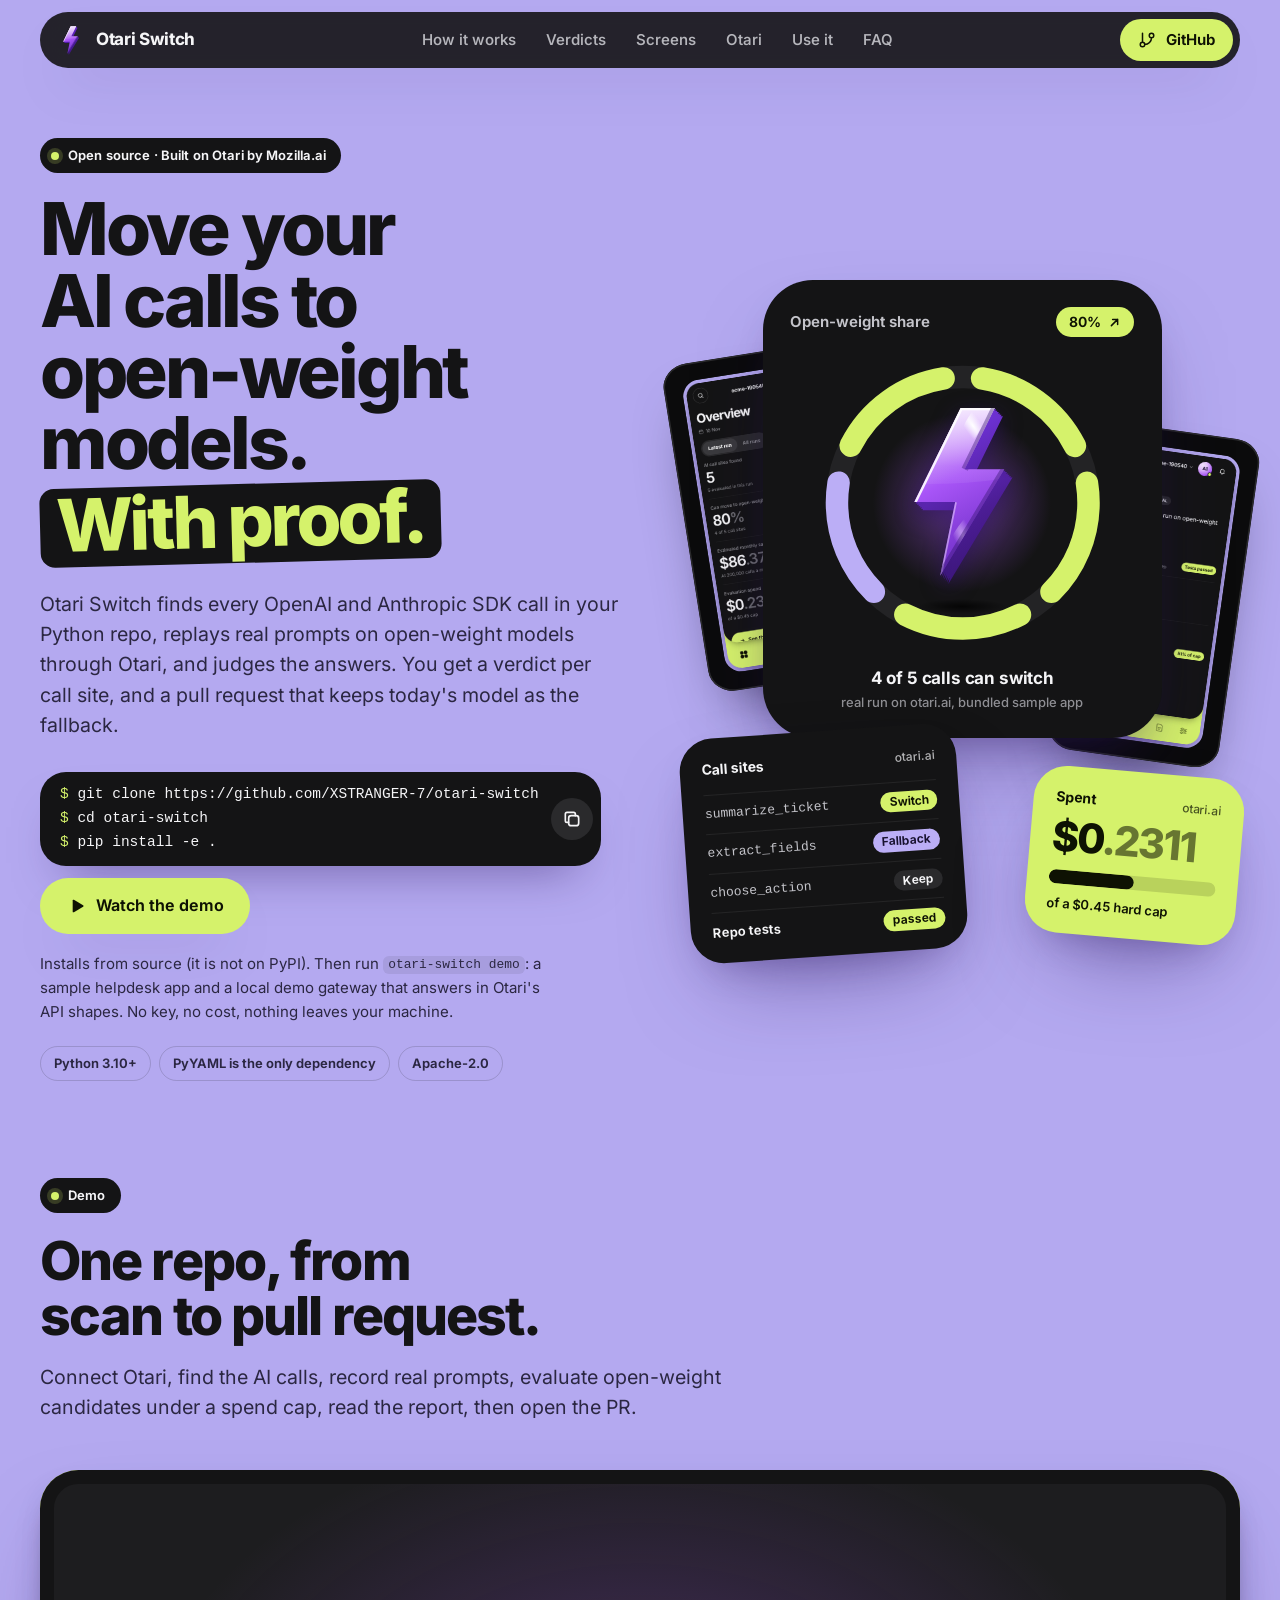
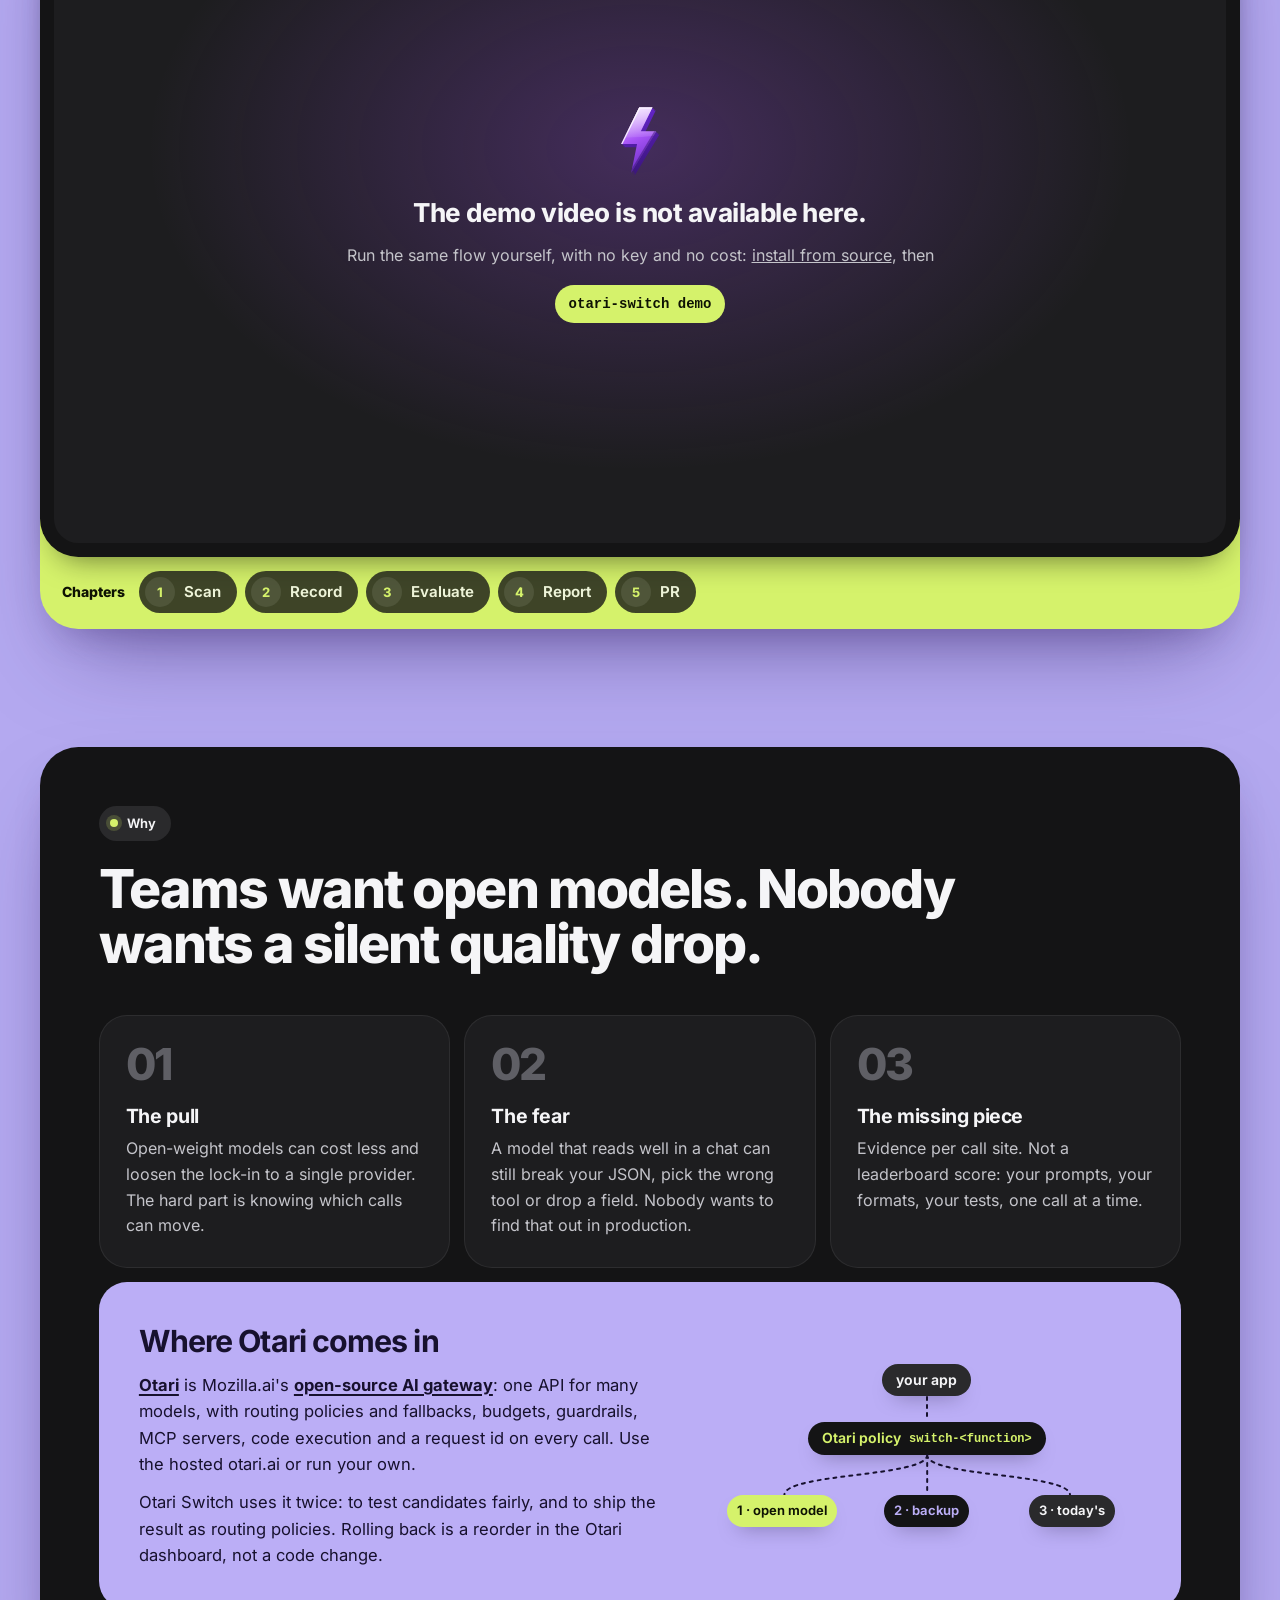
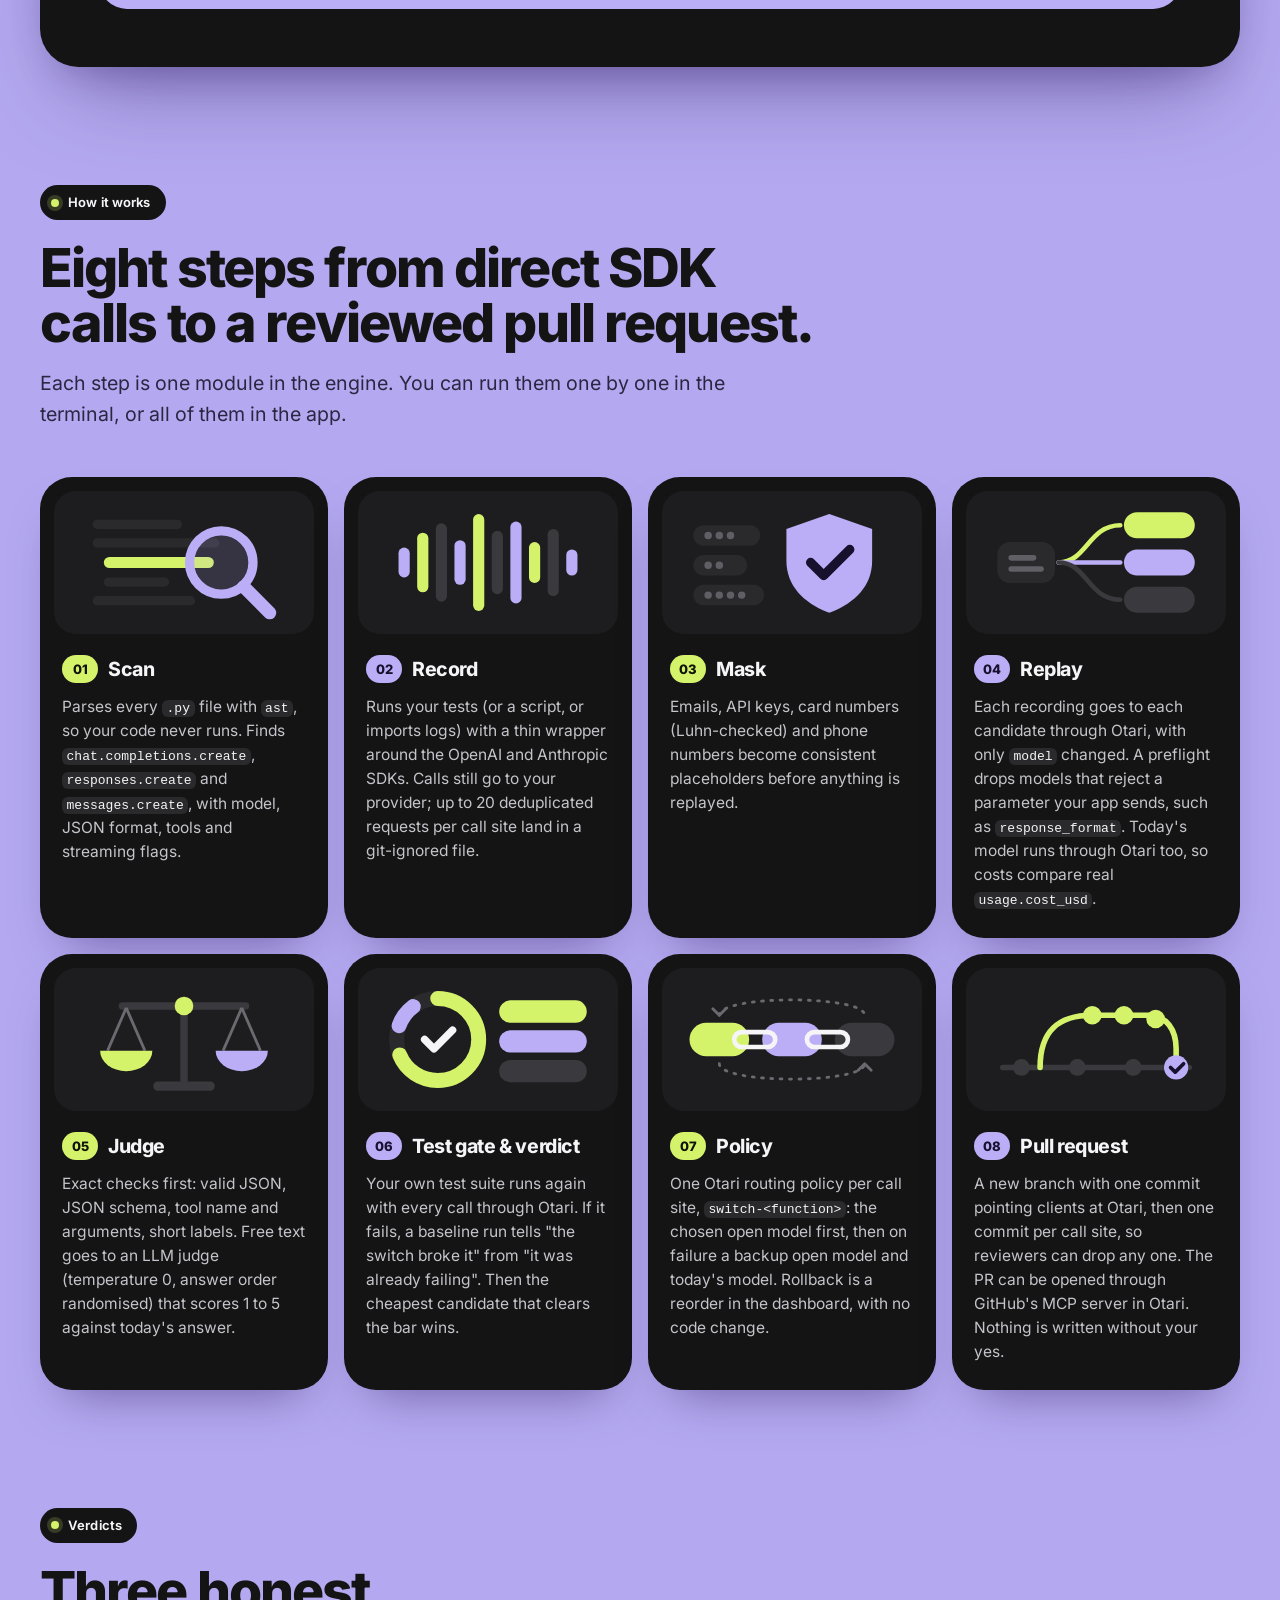
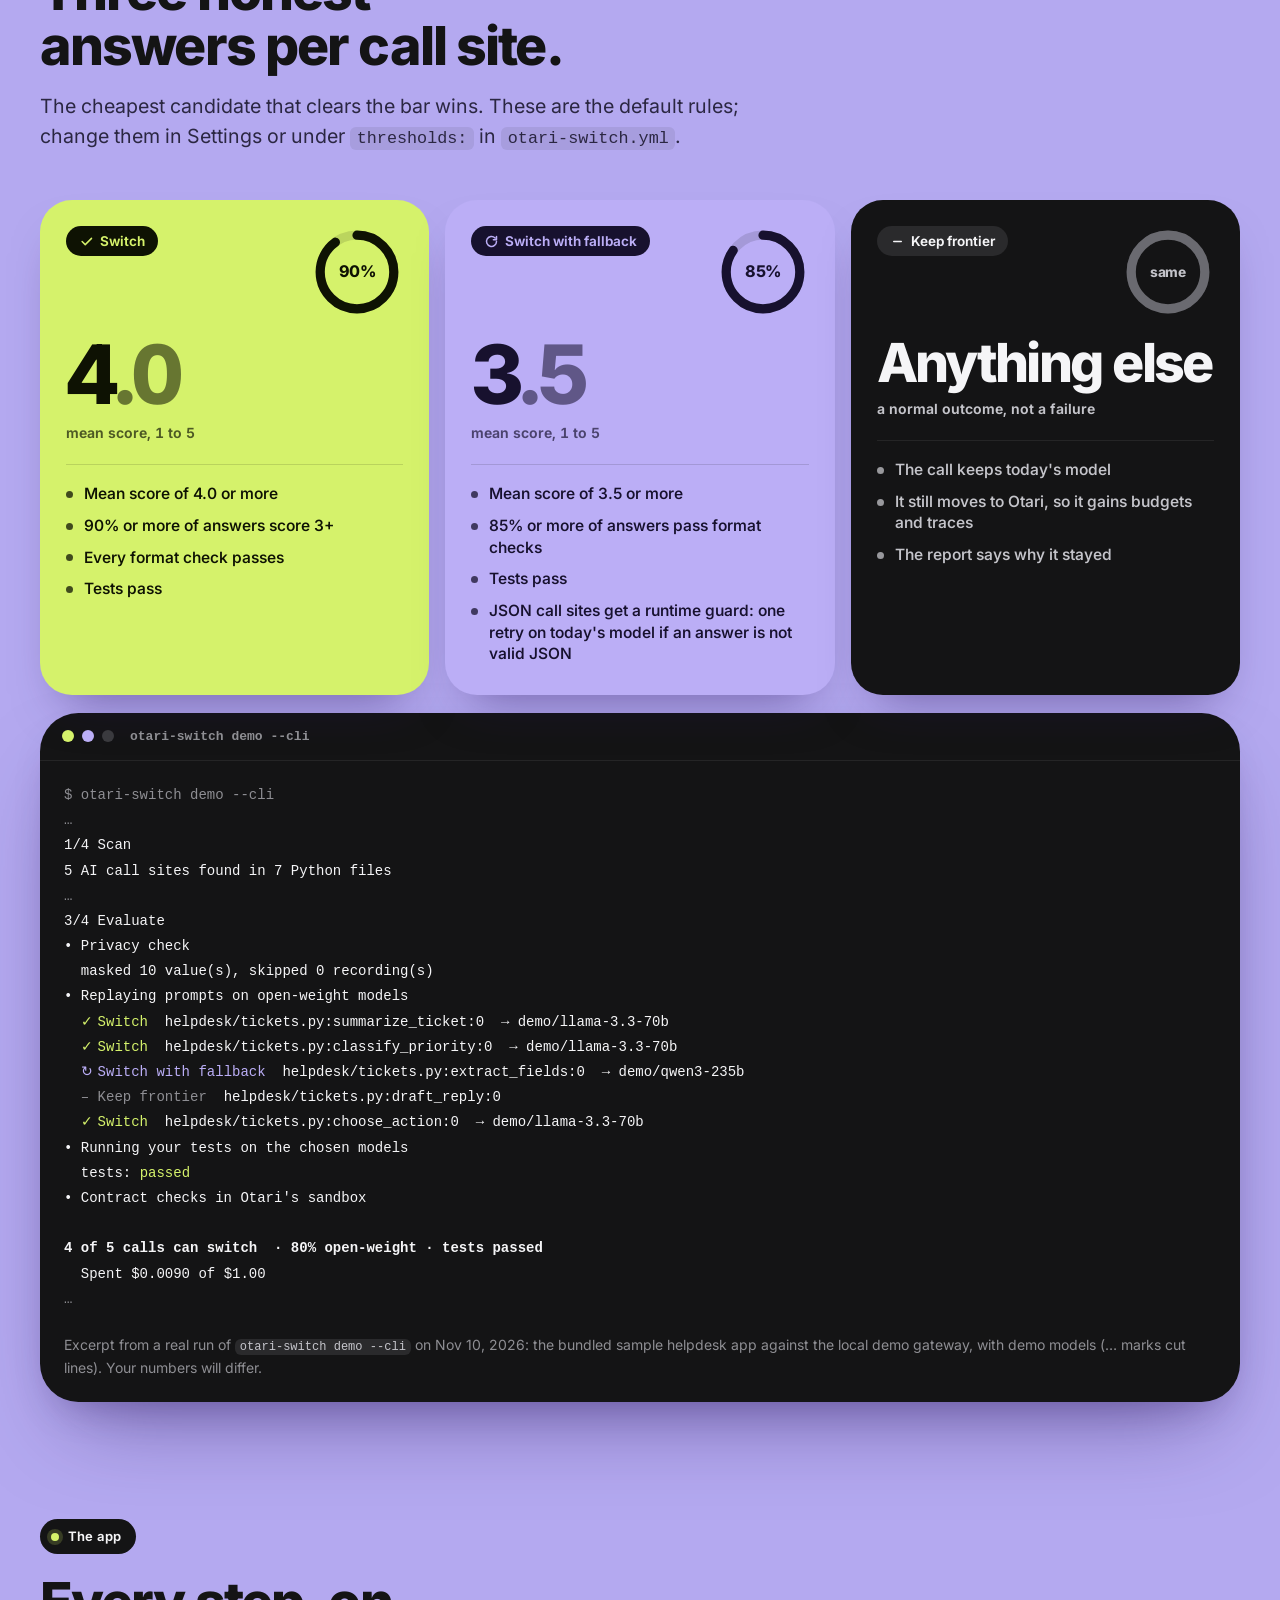
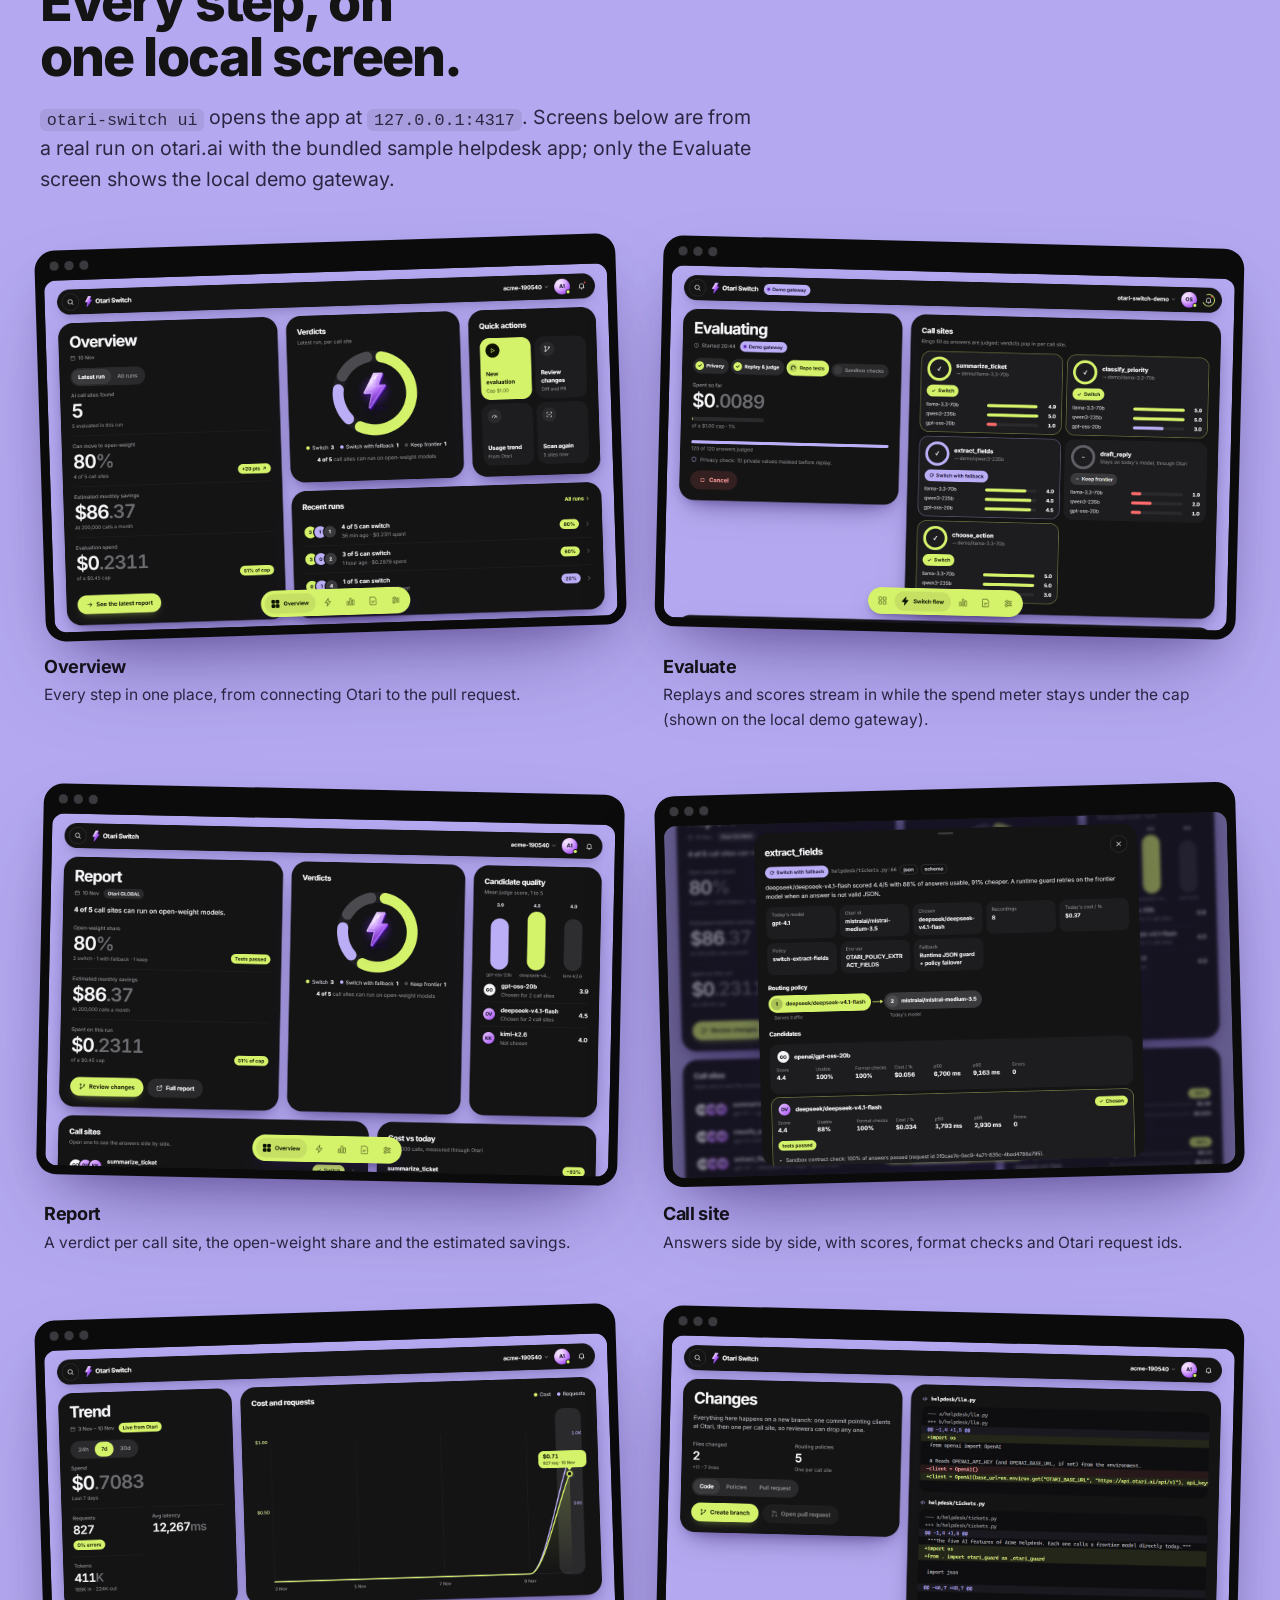
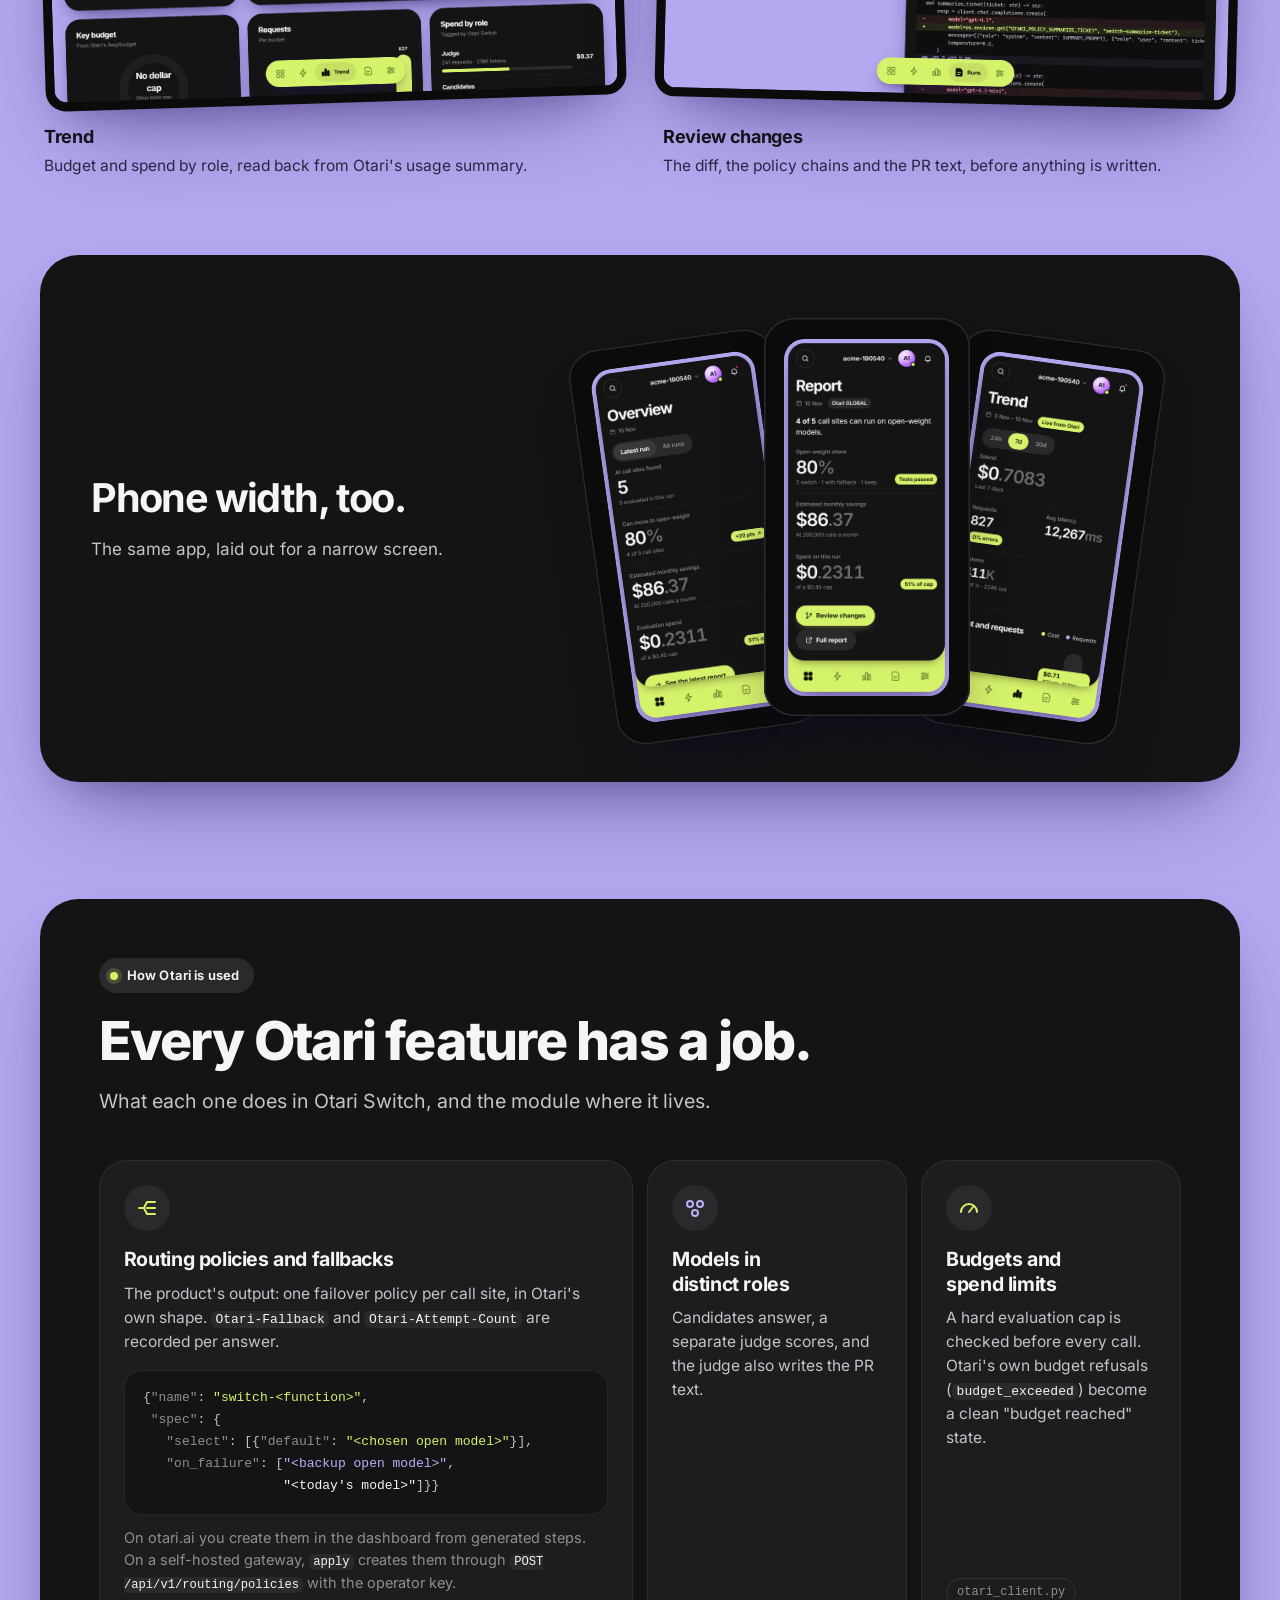
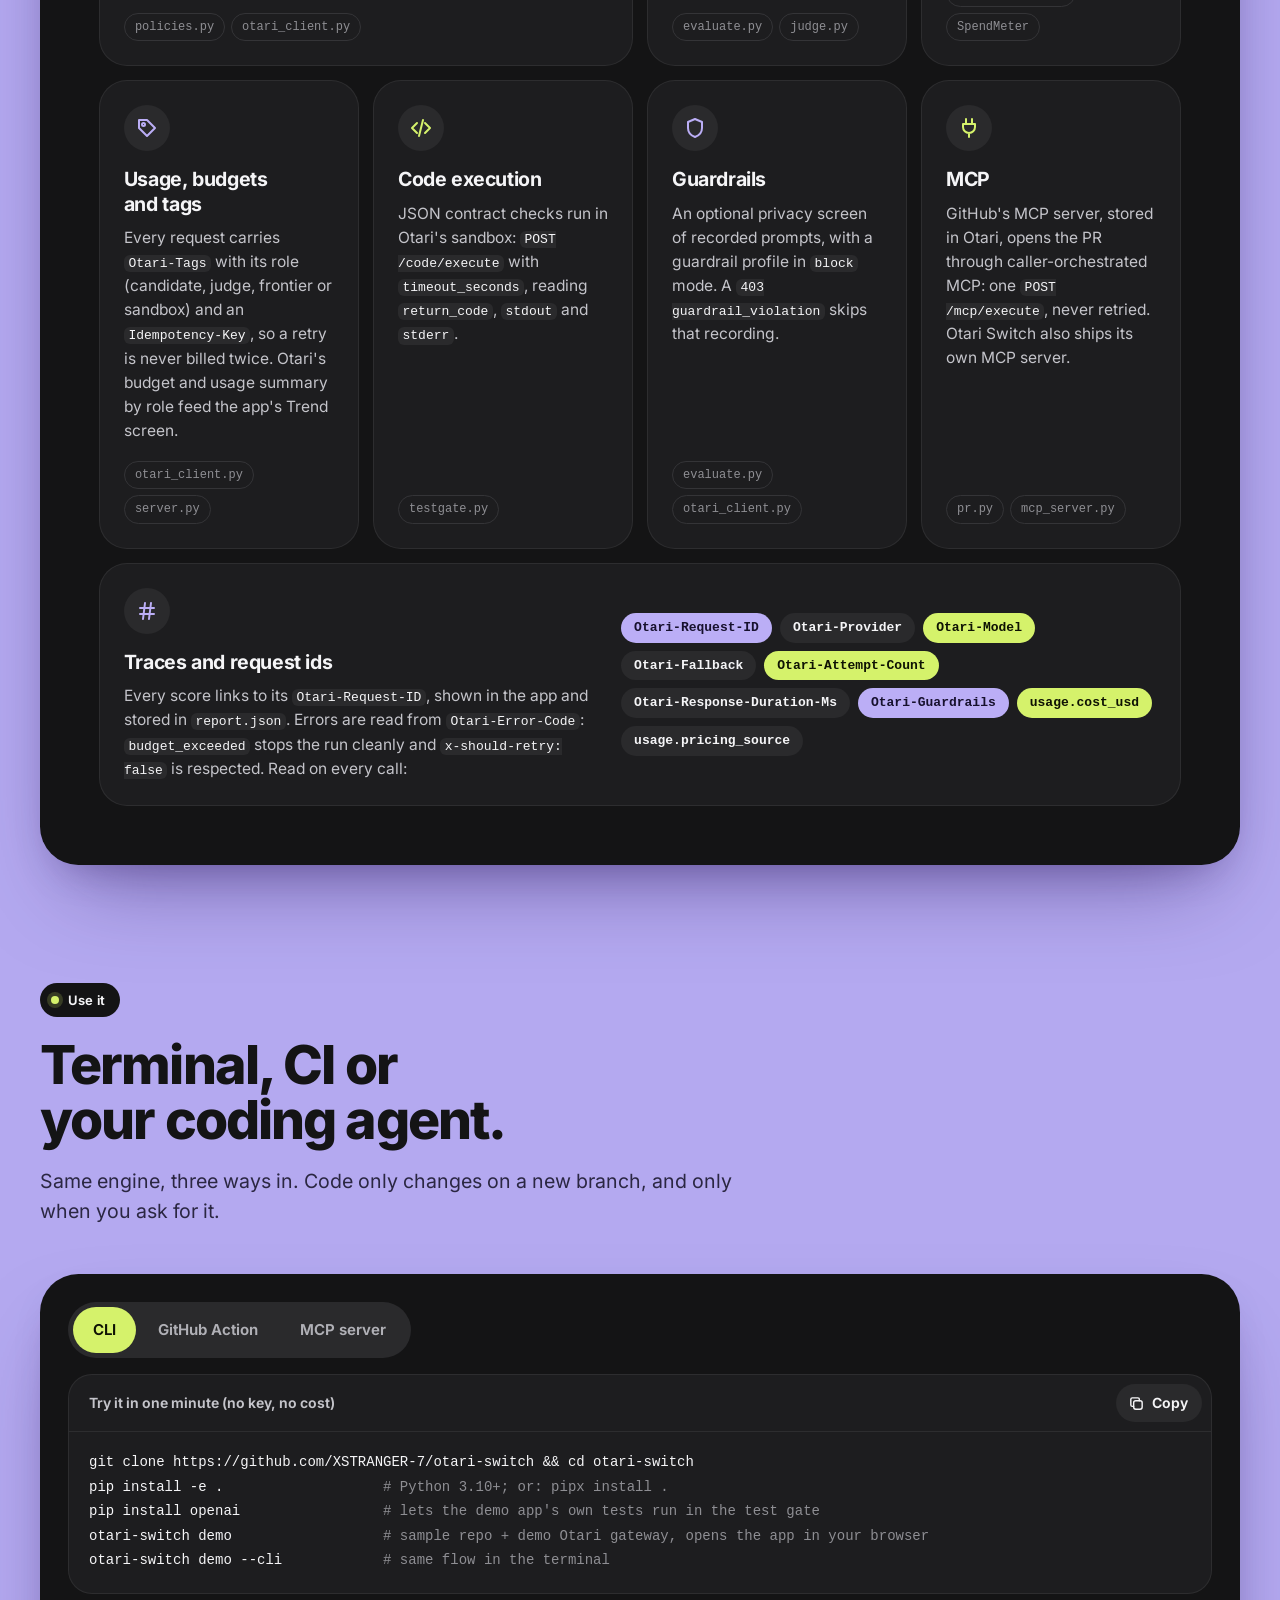
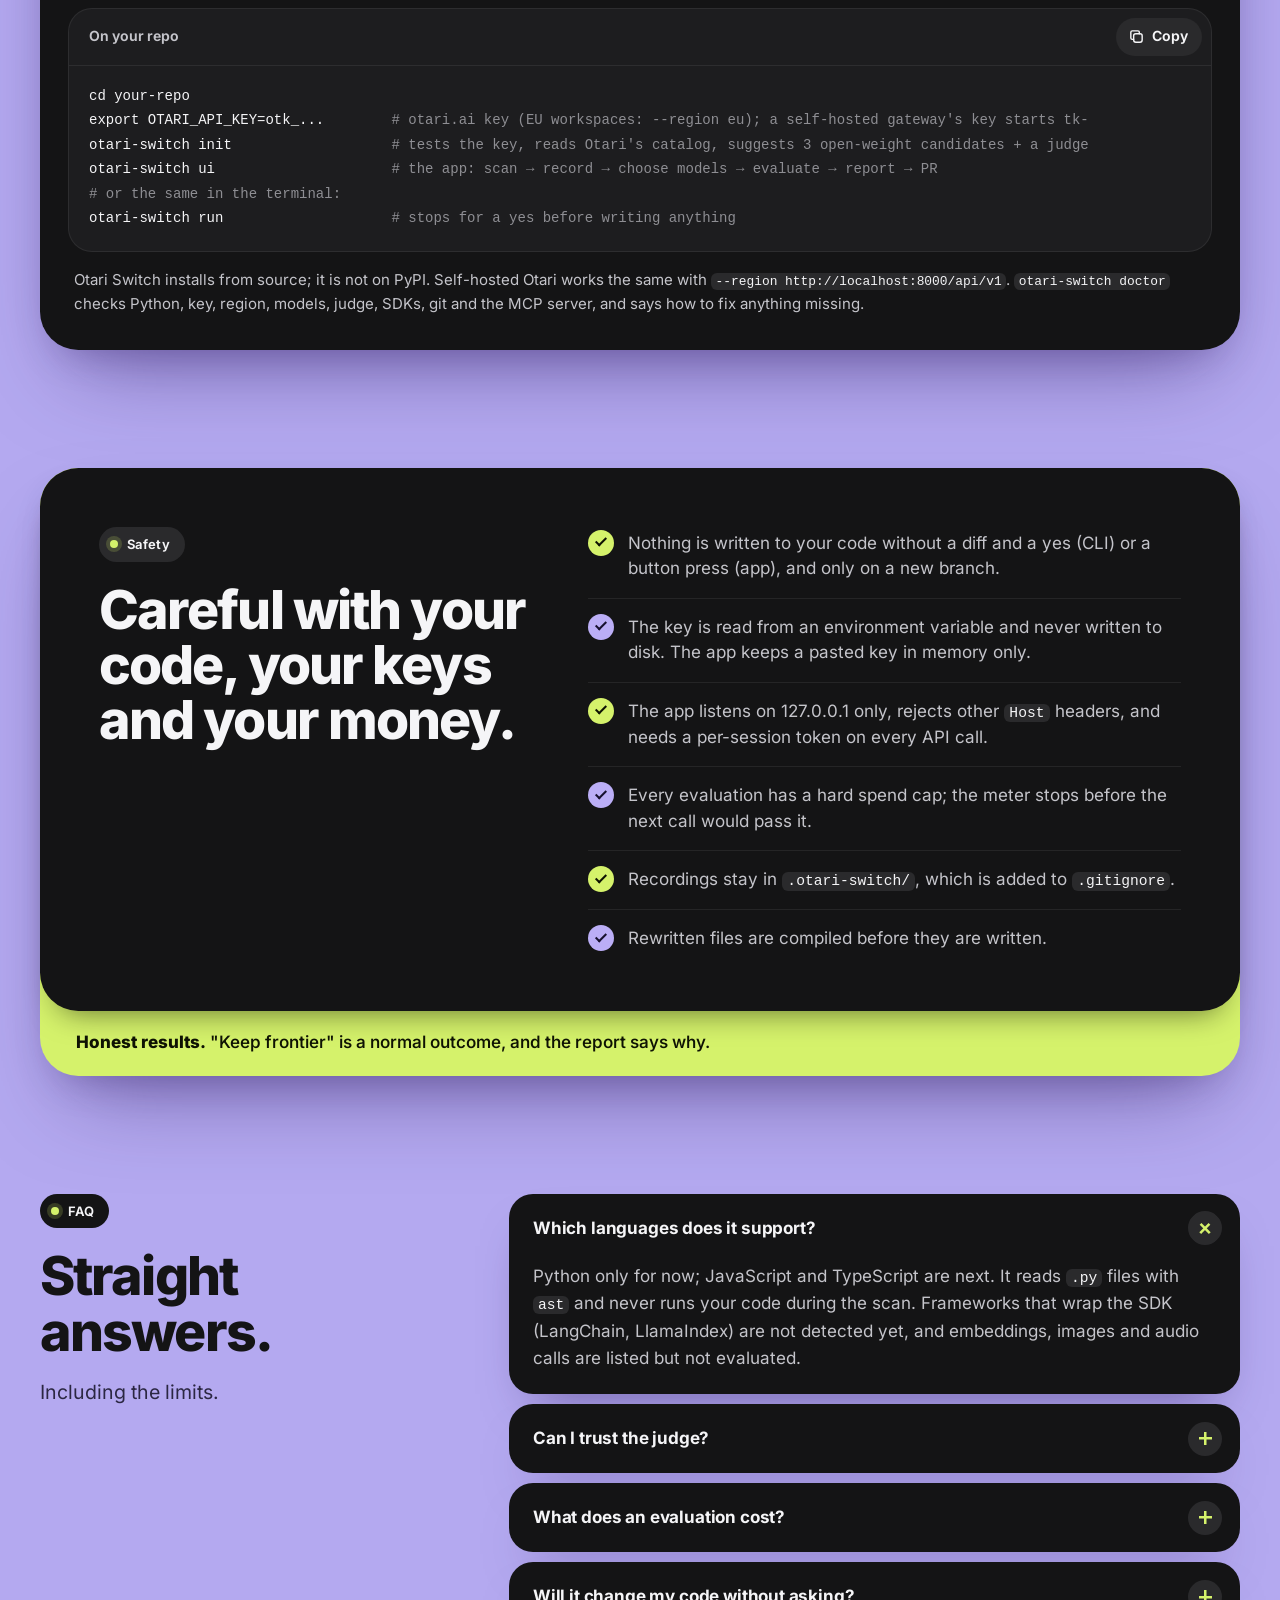
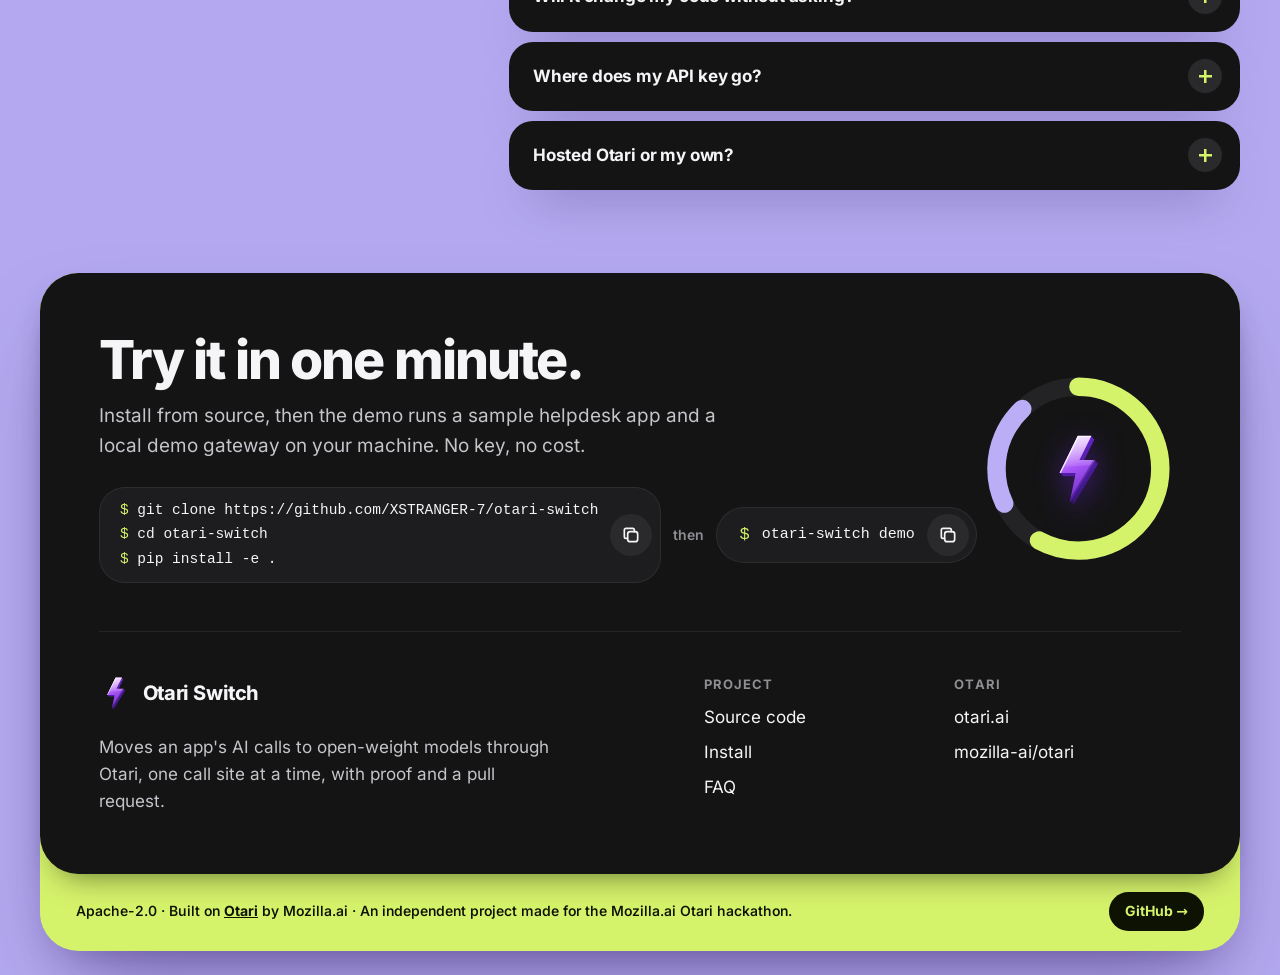
==== commit 61b0be28: "Full demo video, judge guide and local setup, CI and Pages - site/media/demo.mp4: a 3:31 step-by-ste" ====
--- a/site/index.html
+++ b/site/index.html
@@ -7,19 +7,19 @@
 <meta name="description" content="Otari Switch scans a Python repo for OpenAI and Anthropic SDK calls, replays real prompts on open-weight models through Otari, judges the answers, and gives a verdict per call site plus a pull request with Otari routing policies.">
 <meta name="theme-color" content="#B4A9F0">
 <meta name="color-scheme" content="light">
-<!-- TODO: once the site has its public URL, add <link rel="canonical"> and make og:image / twitter:image absolute (https://…/img/og.png). -->
+<link rel="canonical" href="https://xstranger-7.github.io/otari-switch/">
 <meta property="og:type" content="website">
 <meta property="og:site_name" content="Otari Switch">
 <meta property="og:title" content="Otari Switch: move AI calls to open-weight models, with proof">
 <meta property="og:description" content="Scan, record, replay on open-weight models through Otari, judge, and get a per-call-site verdict plus a reviewed pull request.">
-<meta property="og:image" content="img/og.png">
+<meta property="og:image" content="https://xstranger-7.github.io/otari-switch/img/og.png">
 <meta property="og:image:width" content="1200">
 <meta property="og:image:height" content="630">
 <meta property="og:image:alt" content="Otari Switch: a purple lightning bolt inside a lime and lavender ring, with the headline Move your AI calls to open-weight models. With proof.">
 <meta name="twitter:card" content="summary_large_image">
 <meta name="twitter:title" content="Otari Switch: move AI calls to open-weight models, with proof">
 <meta name="twitter:description" content="Per-call-site evidence, Otari routing policies with fallbacks, and a pull request you review.">
-<meta name="twitter:image" content="img/og.png">
+<meta name="twitter:image" content="https://xstranger-7.github.io/otari-switch/img/og.png">
 <link rel="icon" href="img/favicon.svg" type="image/svg+xml">
 <link rel="apple-touch-icon" href="img/apple-touch-icon.png">
 <link rel="preload" href="fonts/inter-latin.woff2" as="font" type="font/woff2" crossorigin>
@@ -204,11 +204,11 @@
       </div>
       <div class="chapters" role="group" aria-label="Video chapters">
         <span class="chapters-label">Chapters</span>
-        <button type="button" class="chapter" data-t="19"><span class="n">1</span>Scan</button>
-        <button type="button" class="chapter" data-t="23"><span class="n">2</span>Record</button>
-        <button type="button" class="chapter" data-t="30"><span class="n">3</span>Evaluate</button>
-        <button type="button" class="chapter" data-t="61"><span class="n">4</span>Report</button>
-        <button type="button" class="chapter" data-t="84"><span class="n">5</span>PR</button>
+        <button type="button" class="chapter" data-t="49"><span class="n">1</span>Scan</button>
+        <button type="button" class="chapter" data-t="57"><span class="n">2</span>Record</button>
+        <button type="button" class="chapter" data-t="74"><span class="n">3</span>Evaluate</button>
+        <button type="button" class="chapter" data-t="113"><span class="n">4</span>Report</button>
+        <button type="button" class="chapter" data-t="150"><span class="n">5</span>PR</button>
       </div>
     </div>
   </div>
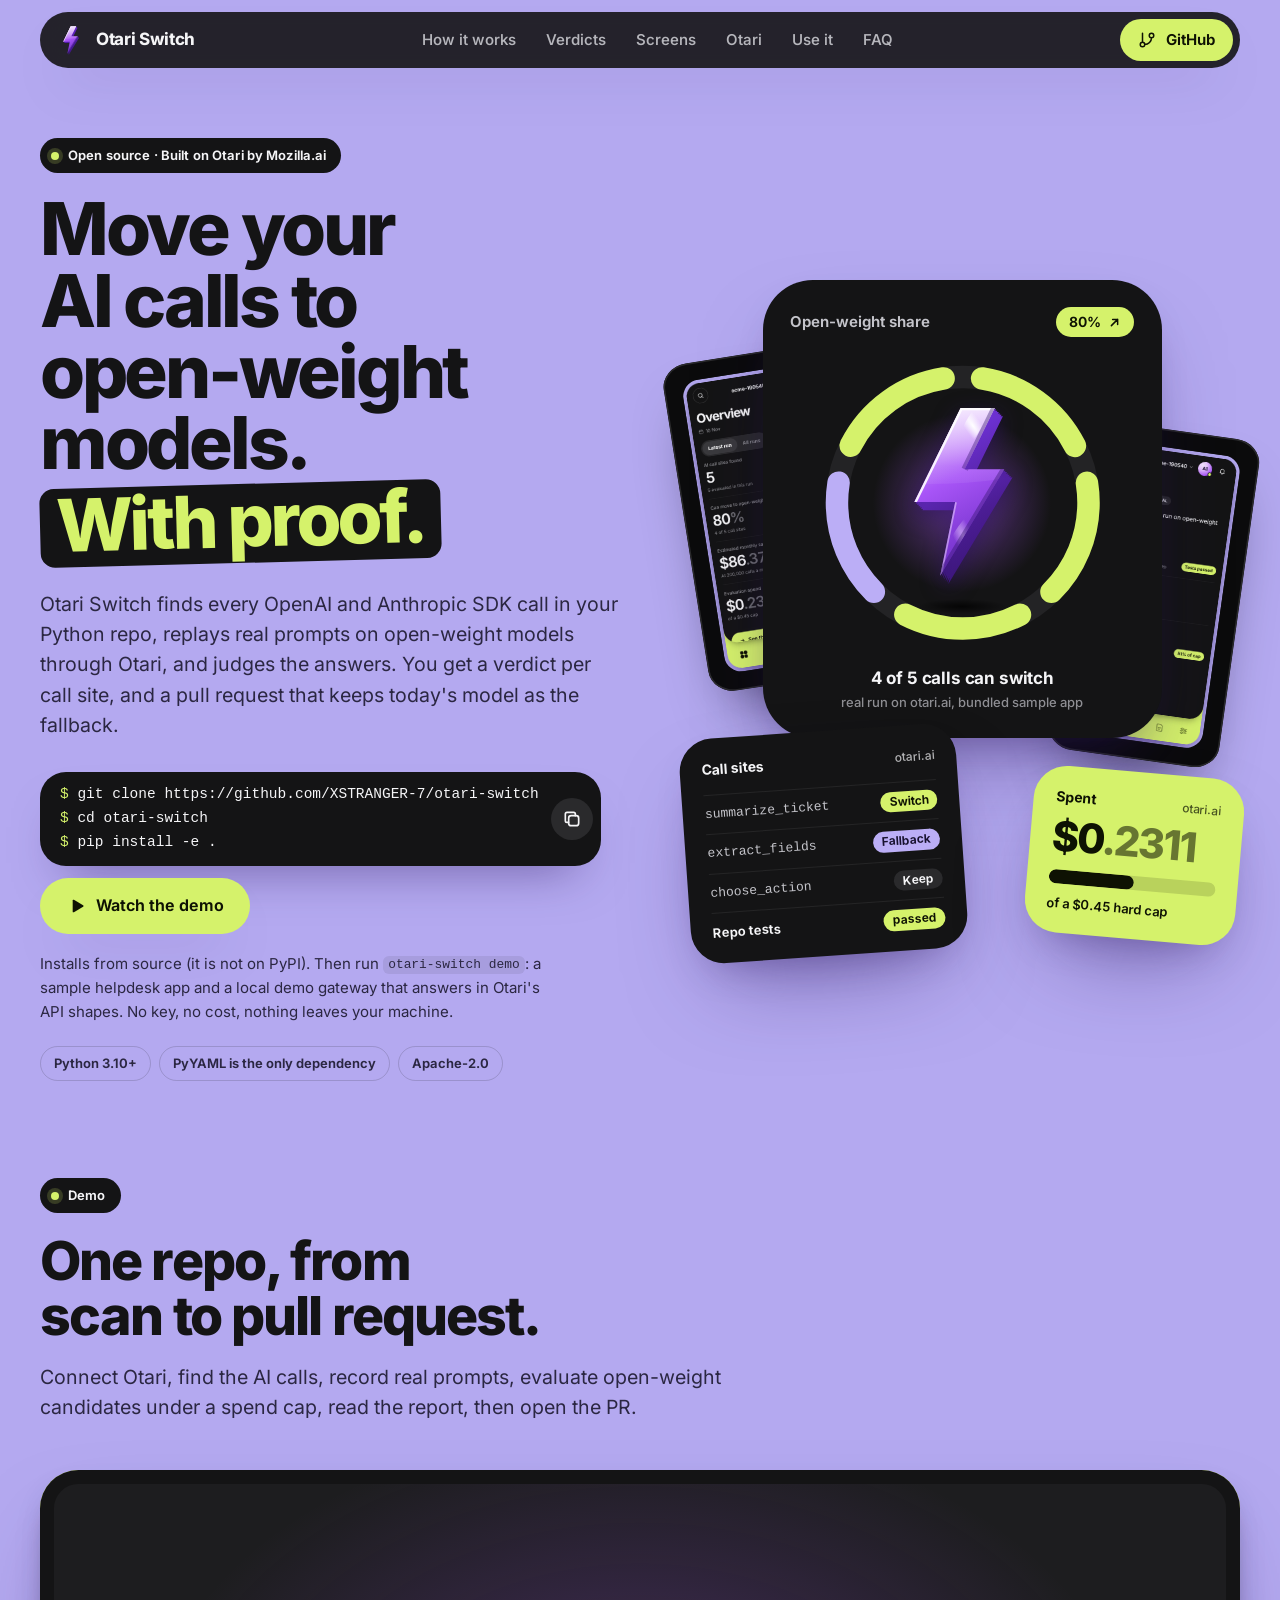
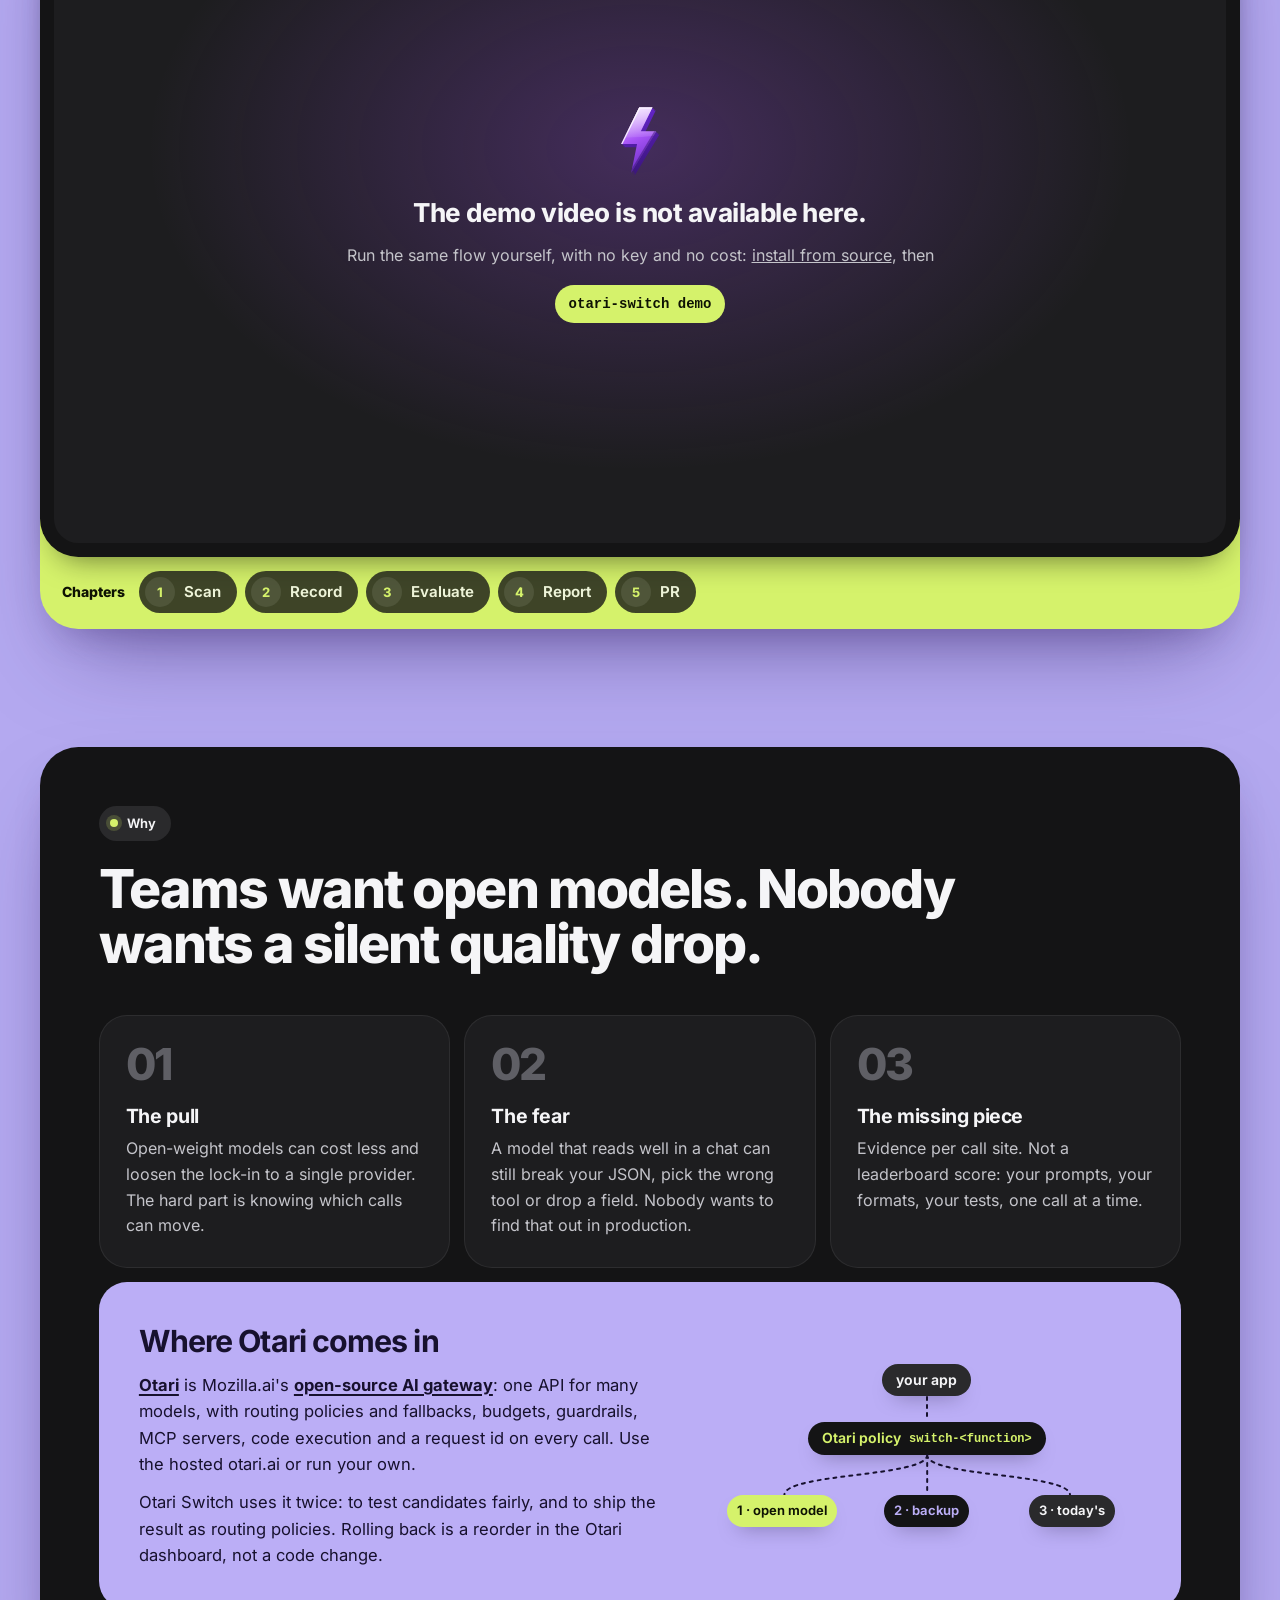
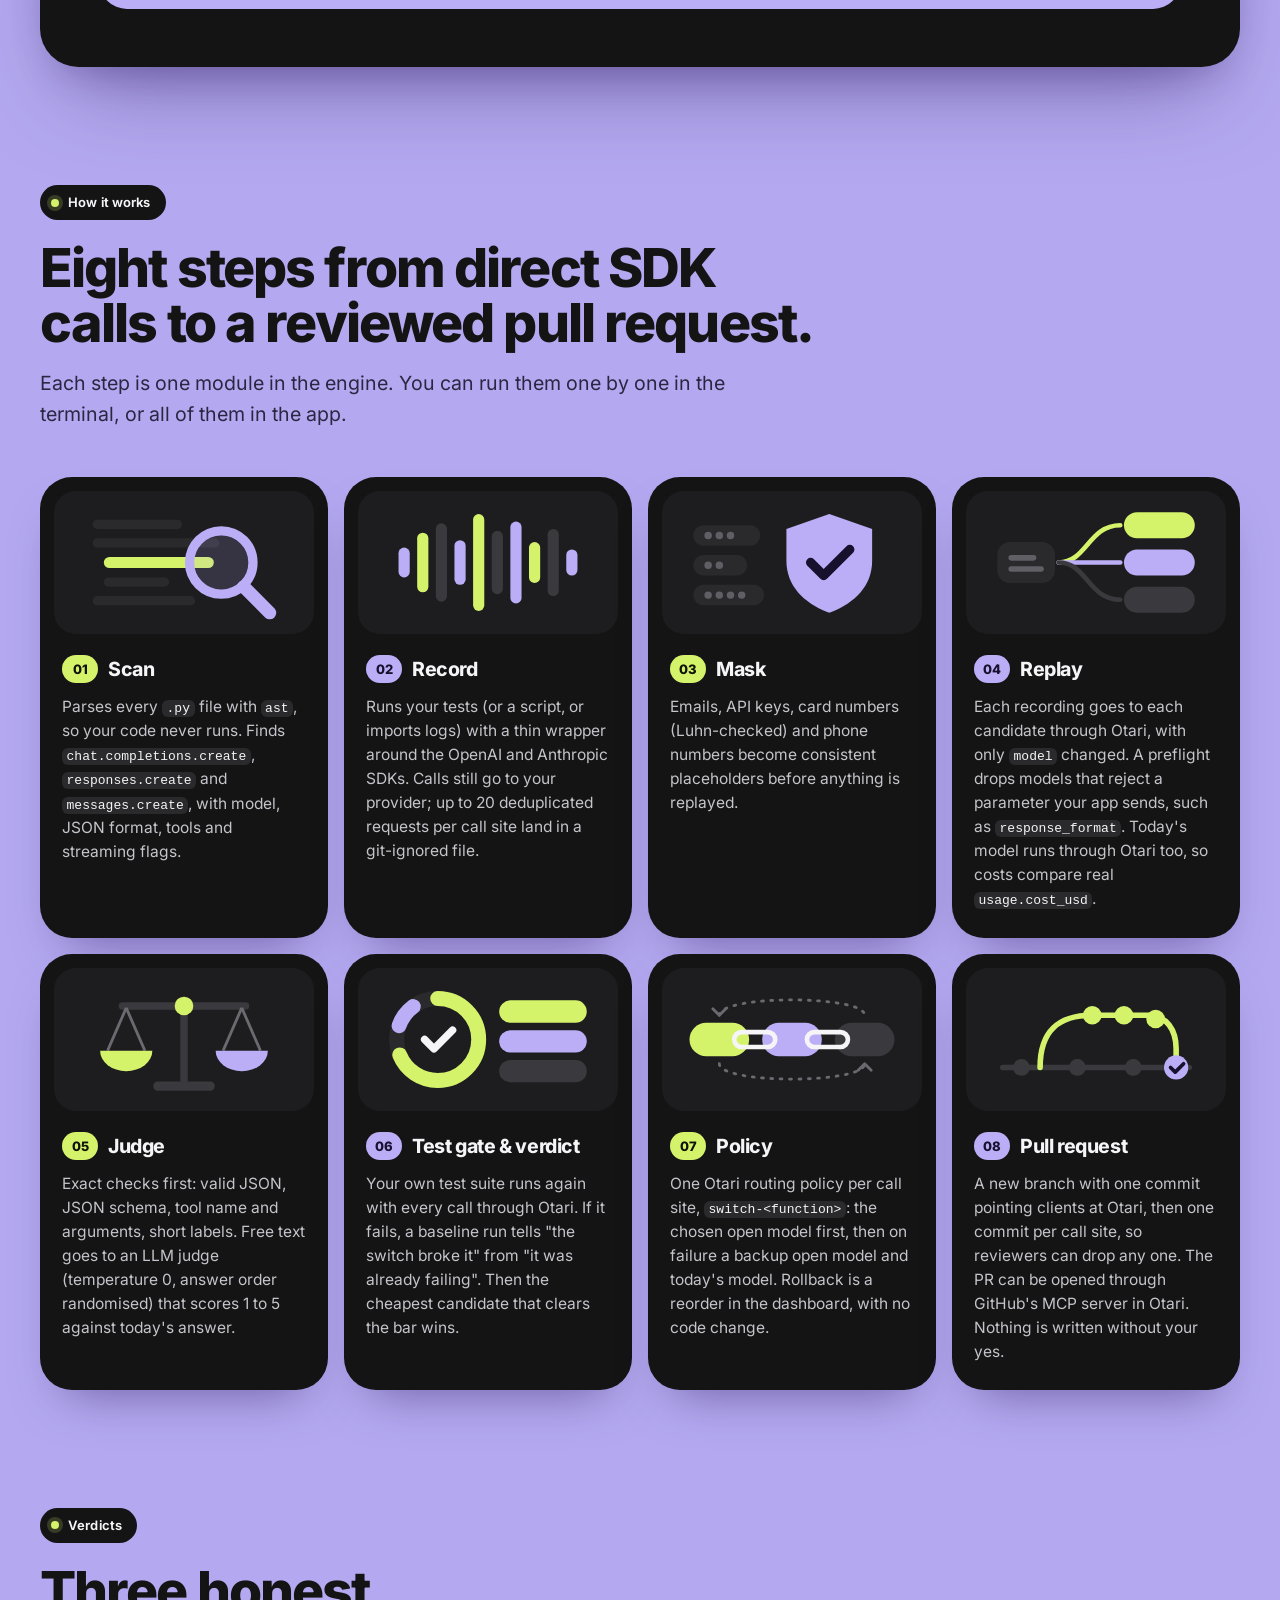
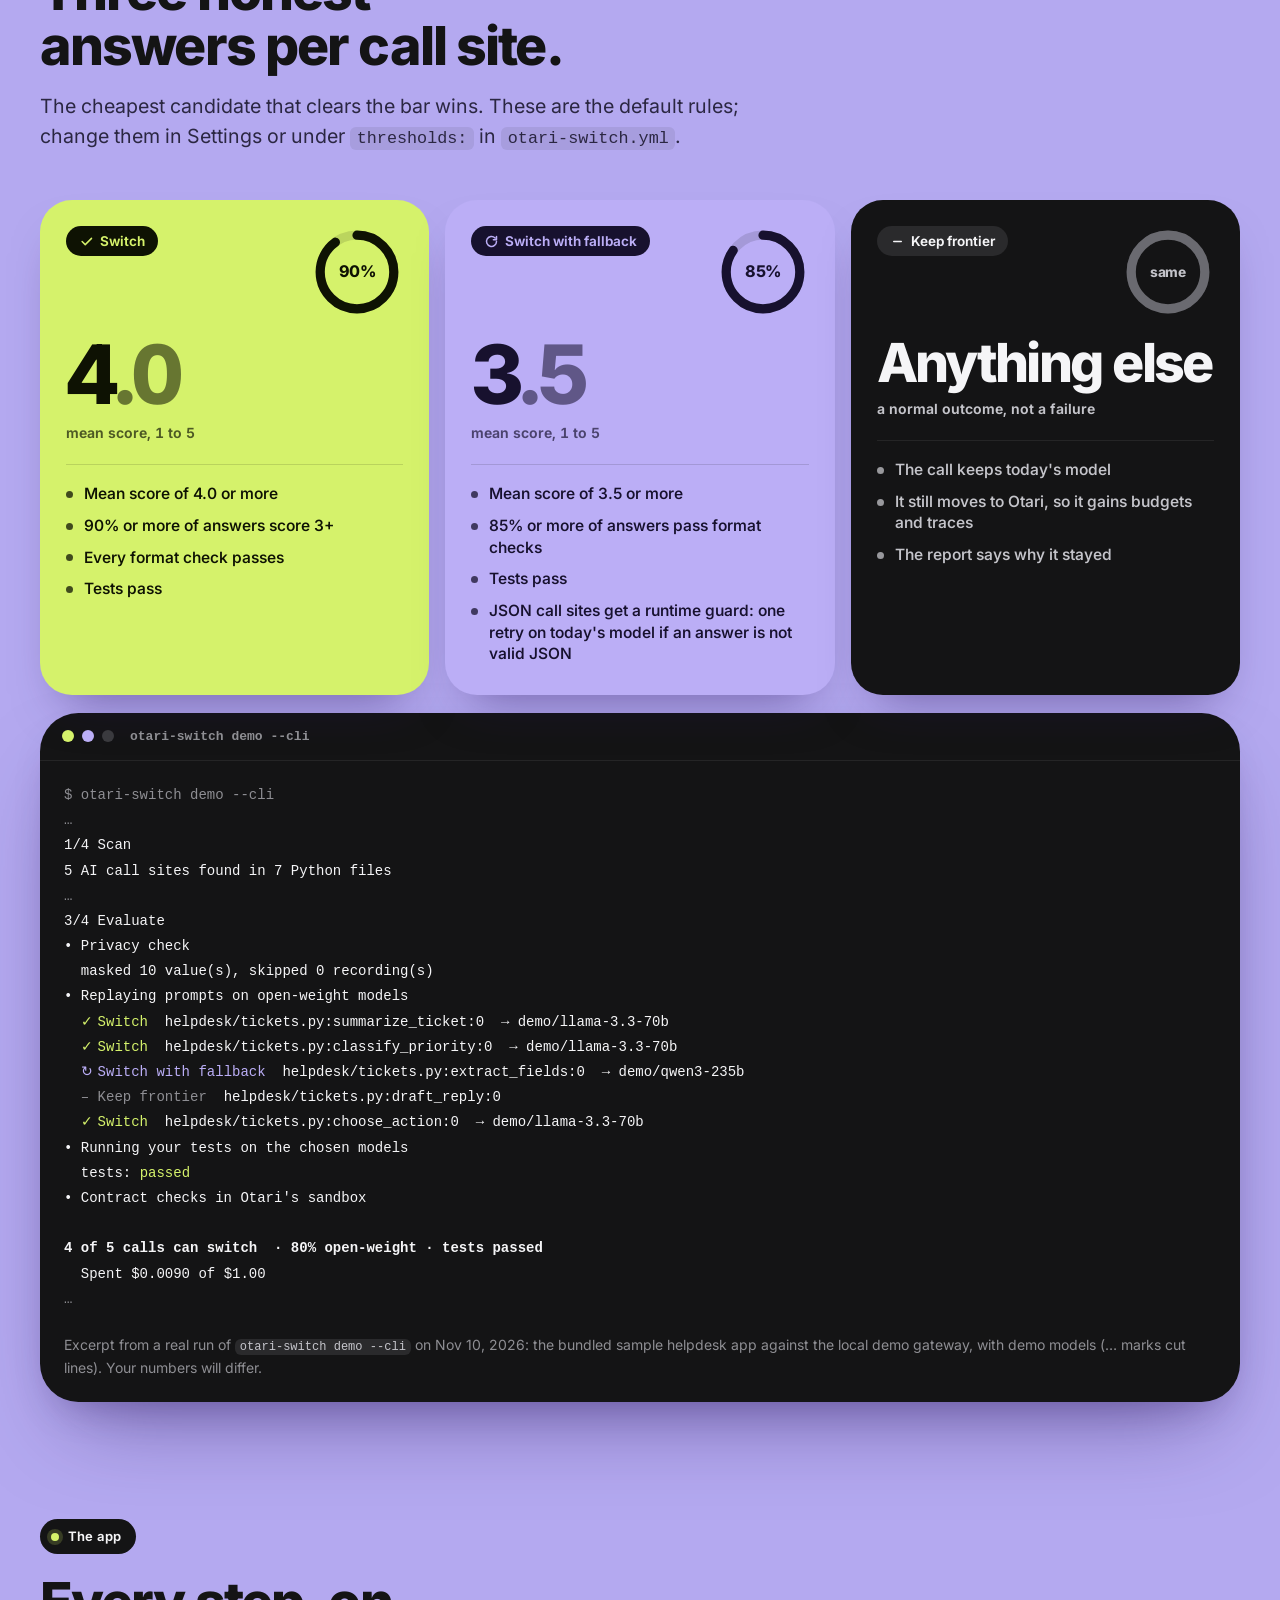
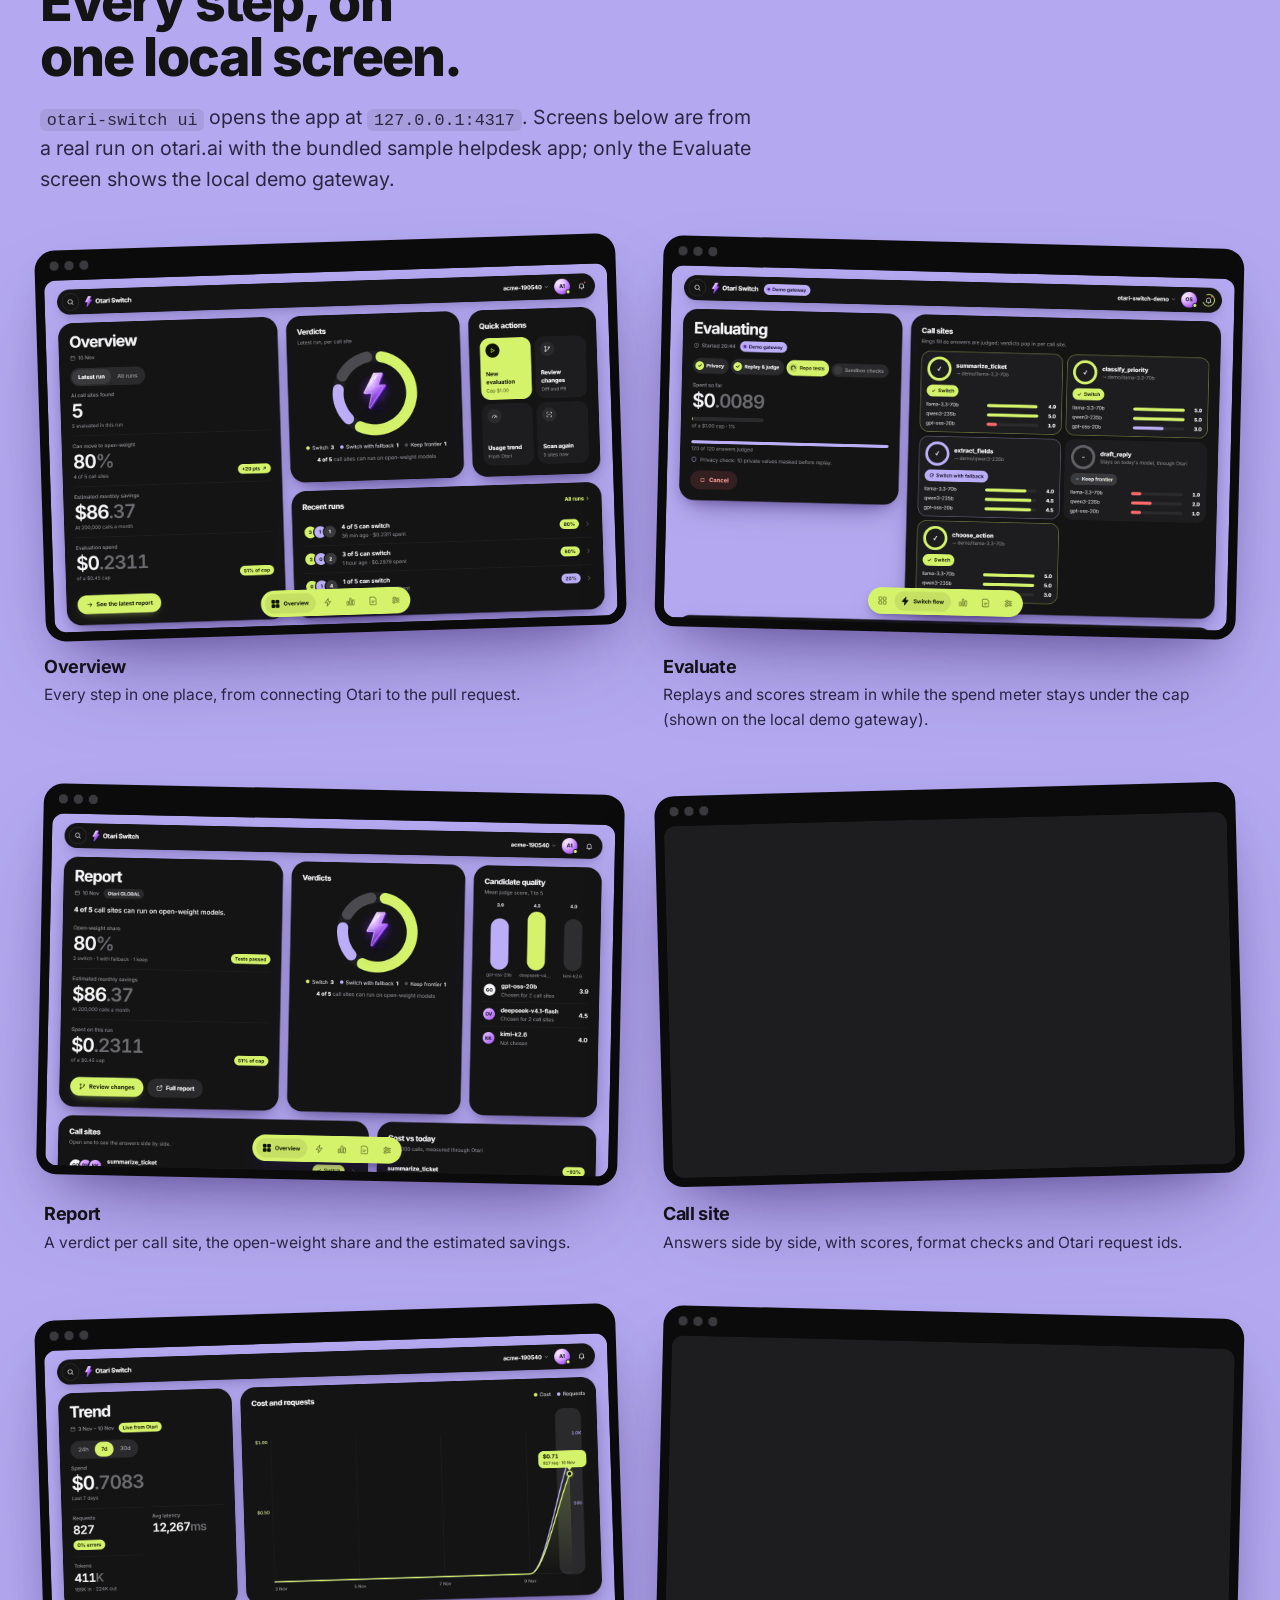
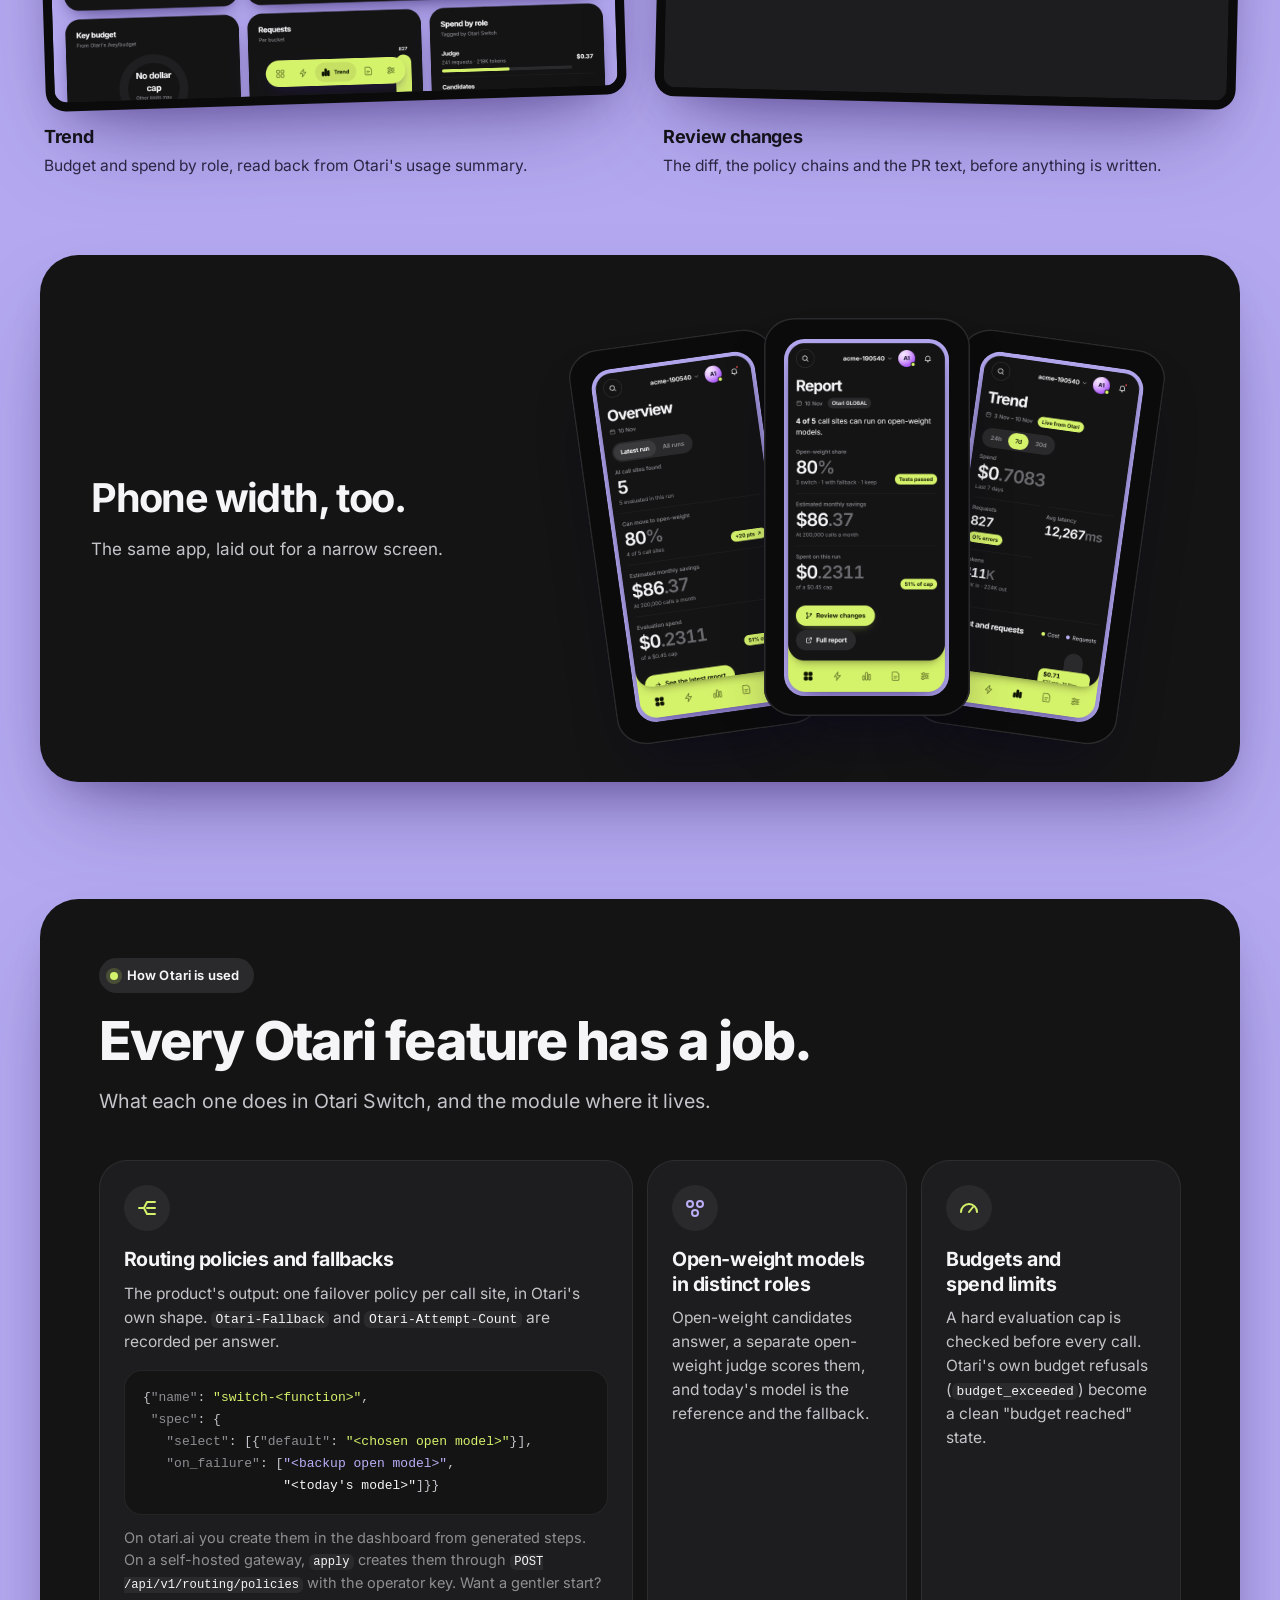
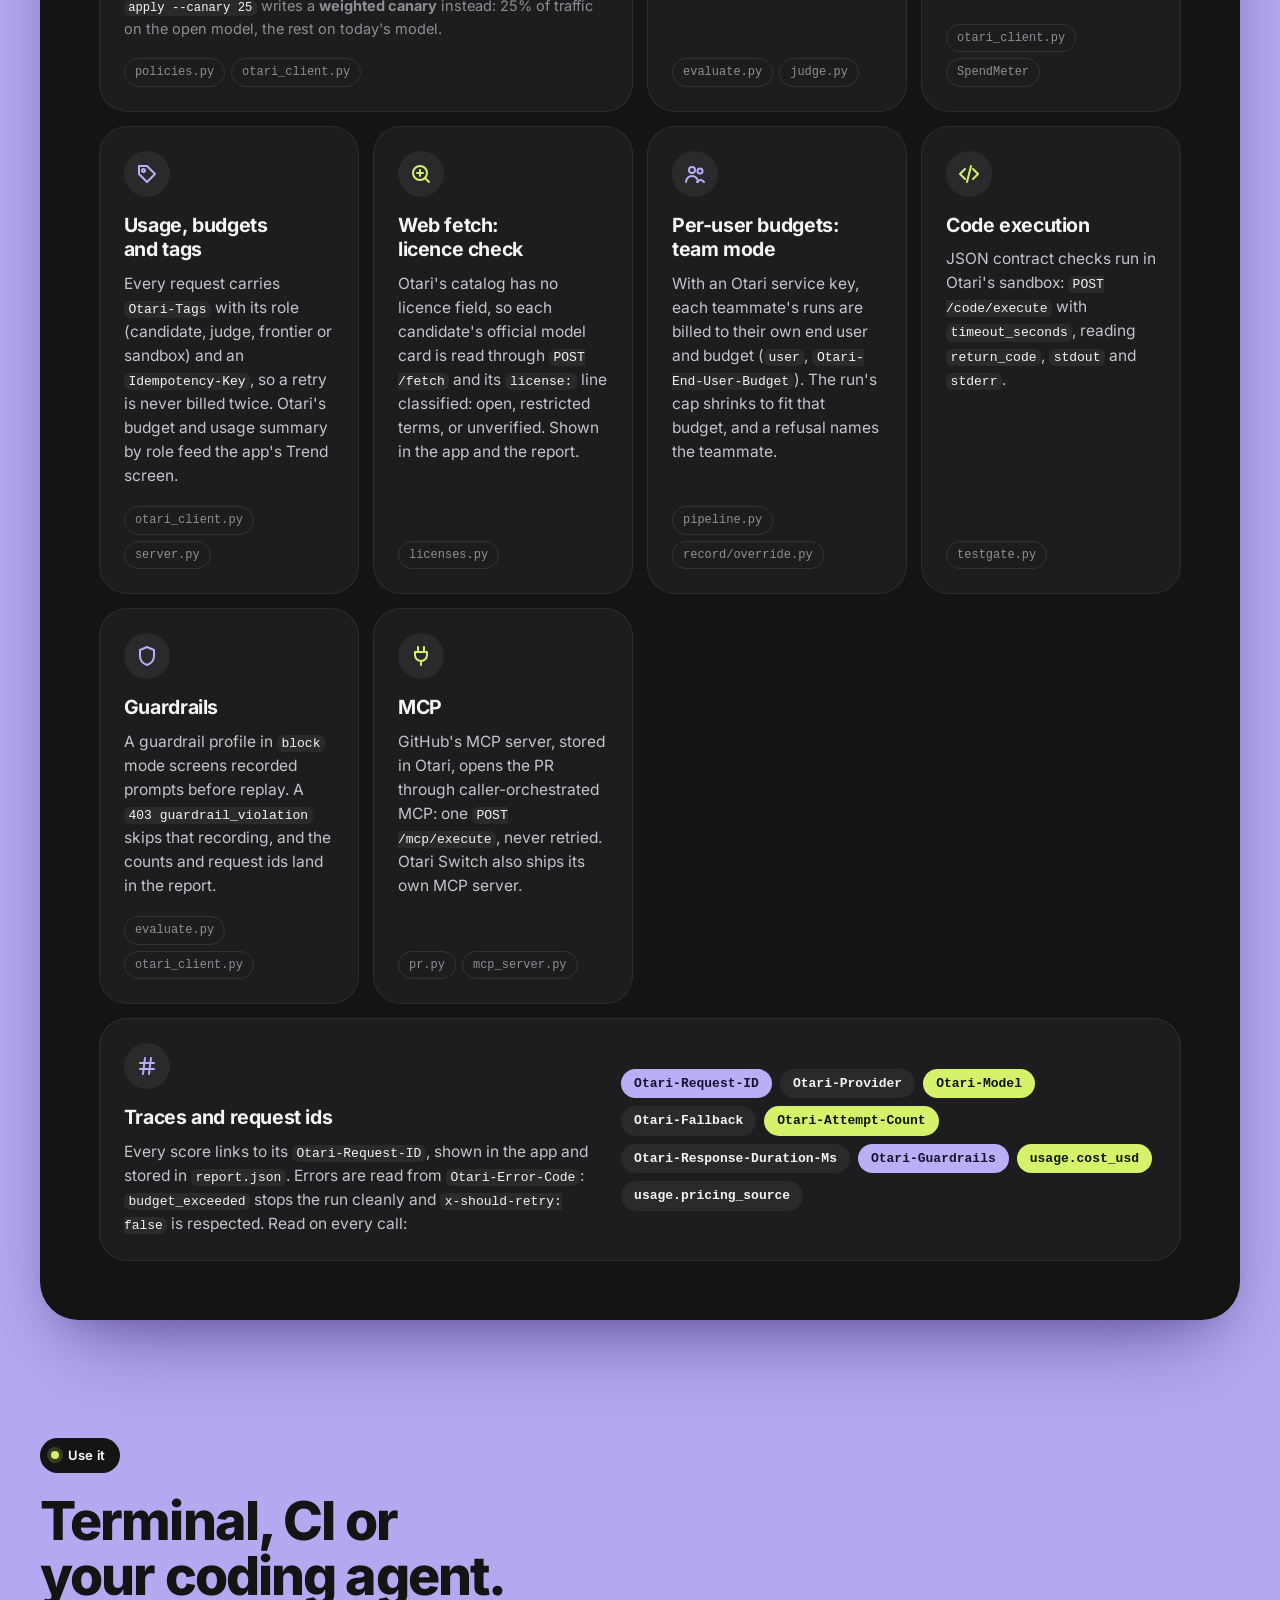
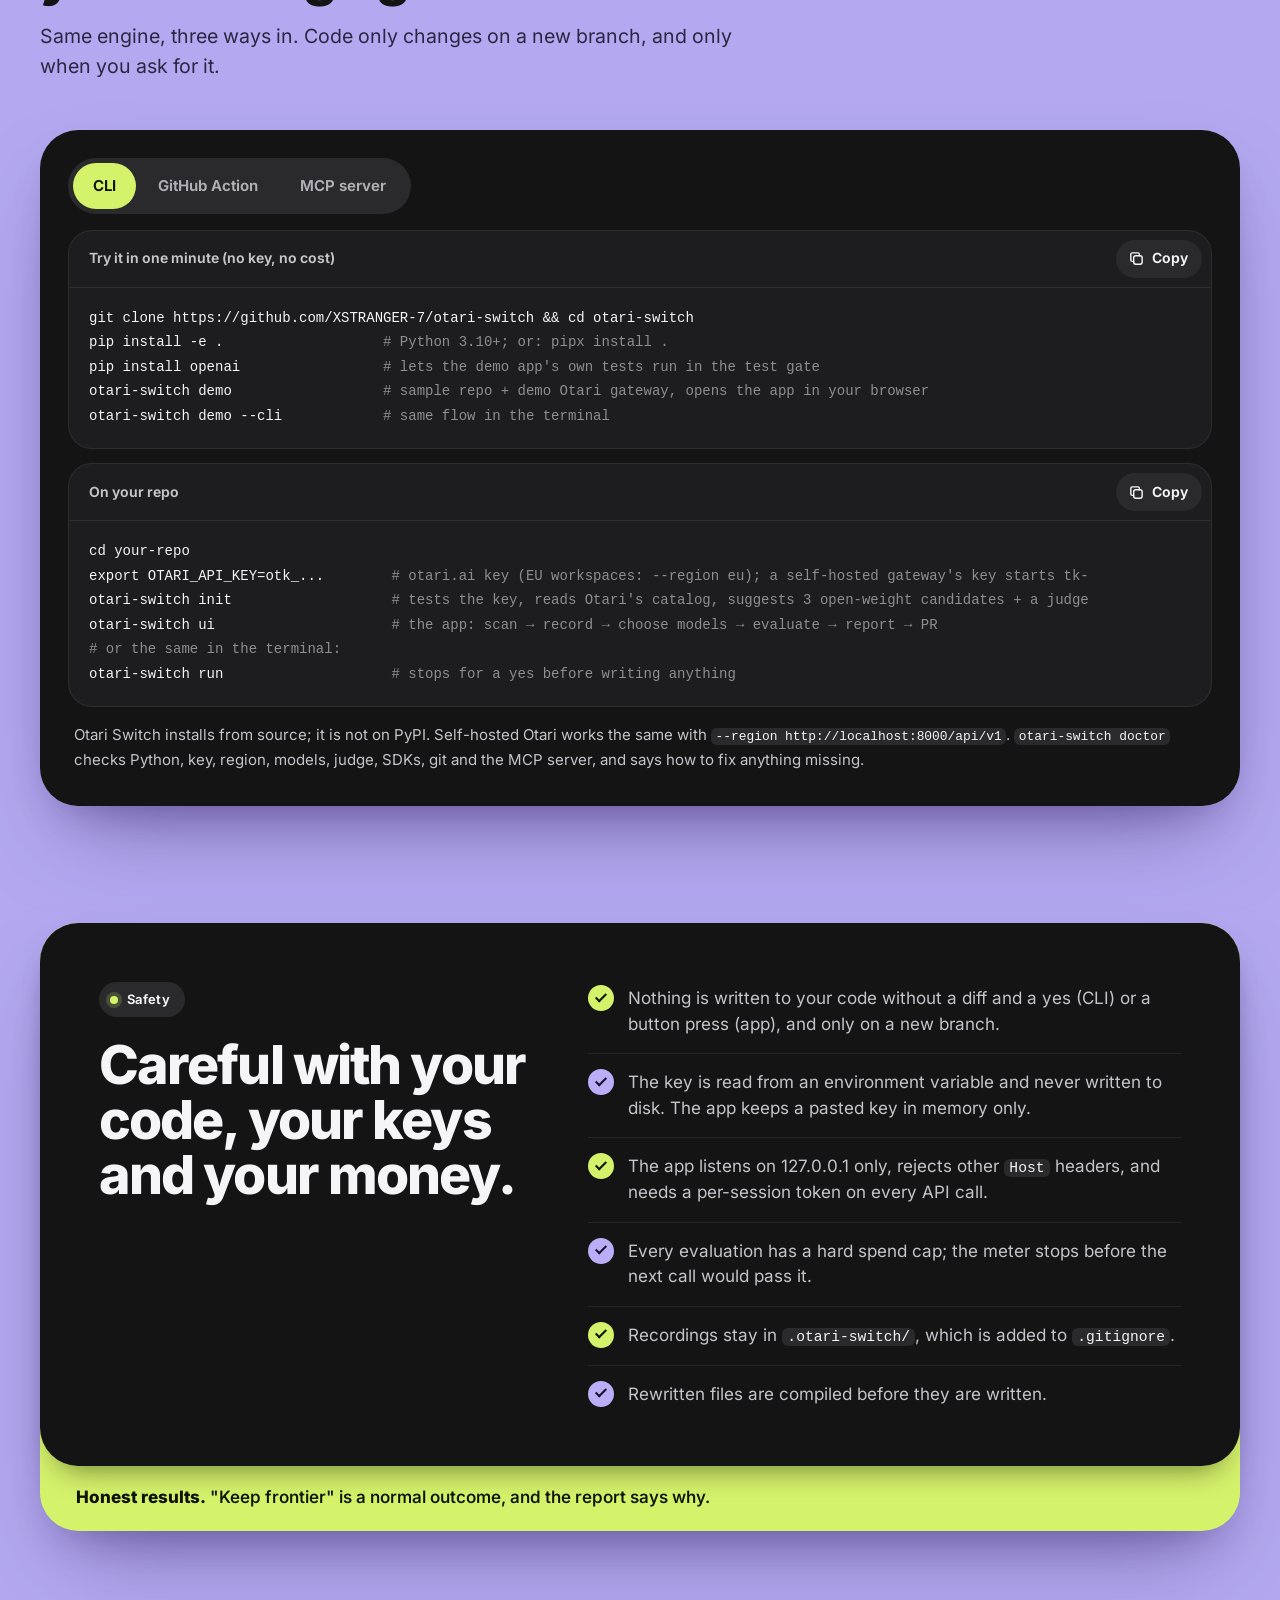
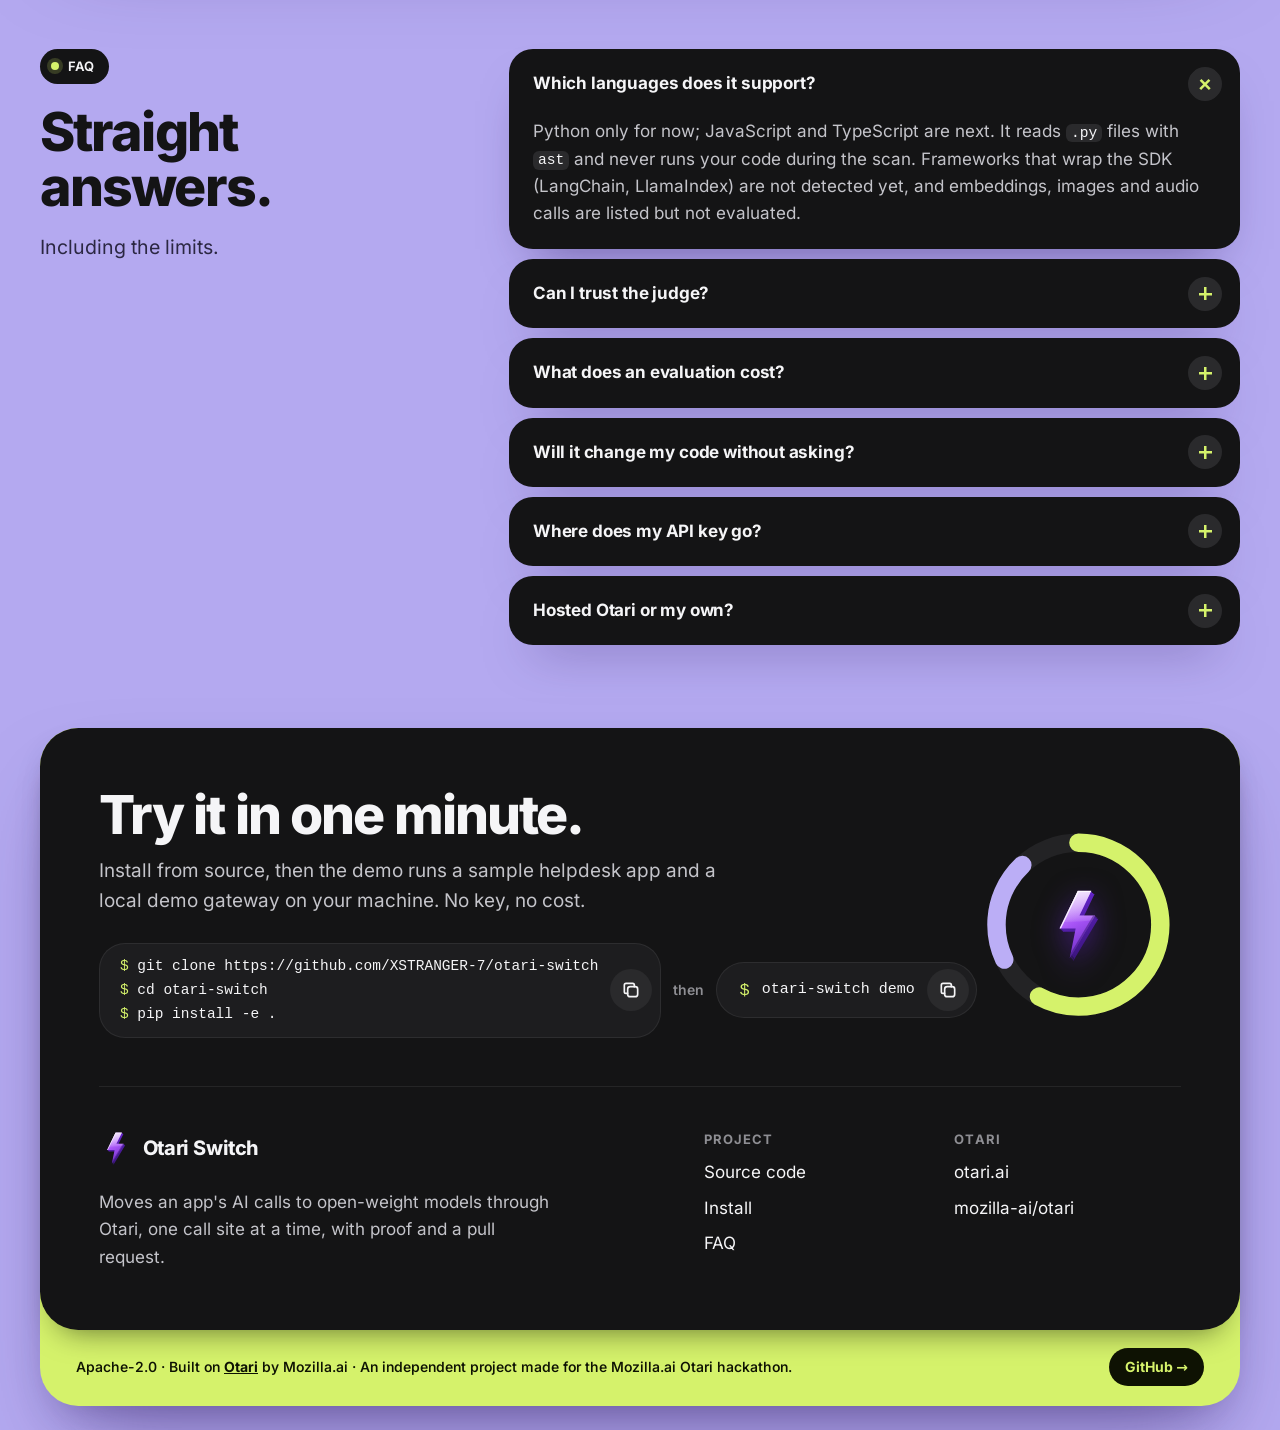
==== commit f60bc190: "v0.2.0: web fetch licence check, team mode budgets, guardrail screen, canary routing Every rubric ca" ====
--- a/site/index.html
+++ b/site/index.html
@@ -552,14 +552,14 @@
    <span class="k">"select"</span>: [{<span class="k">"default"</span>: <span class="v">"&lt;chosen open model&gt;"</span>}],
    <span class="k">"on_failure"</span>: [<span class="w">"&lt;backup open model&gt;"</span>,
                   <span class="t">"&lt;today's model&gt;"</span>]}}</code></pre>
-          <p class="o-note">On otari.ai you create them in the dashboard from generated steps. On a self-hosted gateway, <code>apply</code> creates them through <code>POST /api/v1/routing/policies</code> with the operator key.</p>
+          <p class="o-note">On otari.ai you create them in the dashboard from generated steps. On a self-hosted gateway, <code>apply</code> creates them through <code>POST /api/v1/routing/policies</code> with the operator key. Want a gentler start? <code>apply --canary 25</code> writes a <strong>weighted canary</strong> instead: 25% of traffic on the open model, the rest on today's model.</p>
           <p class="files"><code>policies.py</code><code>otari_client.py</code></p>
         </article>
 
         <article class="o-card">
           <div class="o-icon" aria-hidden="true"><svg viewBox="0 0 24 24"><circle cx="7" cy="8" r="3"/><circle cx="17" cy="8" r="3"/><circle cx="12" cy="17" r="3"/></svg></div>
-          <h3>Models in distinct roles</h3>
-          <p>Candidates answer, a separate judge scores, and the judge also writes the PR text.</p>
+          <h3>Open-weight models in distinct roles</h3>
+          <p>Open-weight candidates answer, a separate open-weight judge scores them, and today's model is the reference and the fallback.</p>
           <p class="files"><code>evaluate.py</code><code>judge.py</code></p>
         </article>
 
@@ -578,6 +578,20 @@
         </article>
 
         <article class="o-card">
+          <div class="o-icon" aria-hidden="true"><svg viewBox="0 0 24 24"><circle cx="11" cy="11" r="7"/><path d="m20 20-4-4M8 11h6M11 8v6"/></svg></div>
+          <h3>Web fetch: licence check</h3>
+          <p>Otari's catalog has no licence field, so each candidate's official model card is read through <code>POST /fetch</code> and its <code>license:</code> line classified: open, restricted terms, or unverified. Shown in the app and the report.</p>
+          <p class="files"><code>licenses.py</code></p>
+        </article>
+
+        <article class="o-card">
+          <div class="o-icon" aria-hidden="true"><svg viewBox="0 0 24 24"><circle cx="9" cy="8" r="3"/><circle cx="17" cy="9" r="2.5"/><path d="M3 20a6 6 0 0 1 12 0M14 20a4 4 0 0 1 7 0"/></svg></div>
+          <h3>Per-user budgets: team mode</h3>
+          <p>With an Otari service key, each teammate's runs are billed to their own end user and budget (<code>user</code>, <code>Otari-End-User-Budget</code>). The run's cap shrinks to fit that budget, and a refusal names the teammate.</p>
+          <p class="files"><code>pipeline.py</code><code>record/override.py</code></p>
+        </article>
+
+        <article class="o-card">
           <div class="o-icon" aria-hidden="true"><svg viewBox="0 0 24 24"><path d="m8 7-5 5 5 5M16 7l5 5-5 5M14 4l-4 16"/></svg></div>
           <h3>Code execution</h3>
           <p>JSON contract checks run in Otari's sandbox: <code>POST /code/execute</code> with <code>timeout_seconds</code>, reading <code>return_code</code>, <code>stdout</code> and <code>stderr</code>.</p>
@@ -587,7 +601,7 @@
         <article class="o-card">
           <div class="o-icon" aria-hidden="true"><svg viewBox="0 0 24 24"><path d="M12 3 19 6v6c0 4.5-3 7.5-7 9-4-1.5-7-4.5-7-9V6Z"/></svg></div>
           <h3>Guardrails</h3>
-          <p>An optional privacy screen of recorded prompts, with a guardrail profile in <code>block</code> mode. A <code>403 guardrail_violation</code> skips that recording.</p>
+          <p>A guardrail profile in <code>block</code> mode screens recorded prompts before replay. A <code>403 guardrail_violation</code> skips that recording, and the counts and request ids land in the report.</p>
           <p class="files"><code>evaluate.py</code><code>otari_client.py</code></p>
         </article>
 
